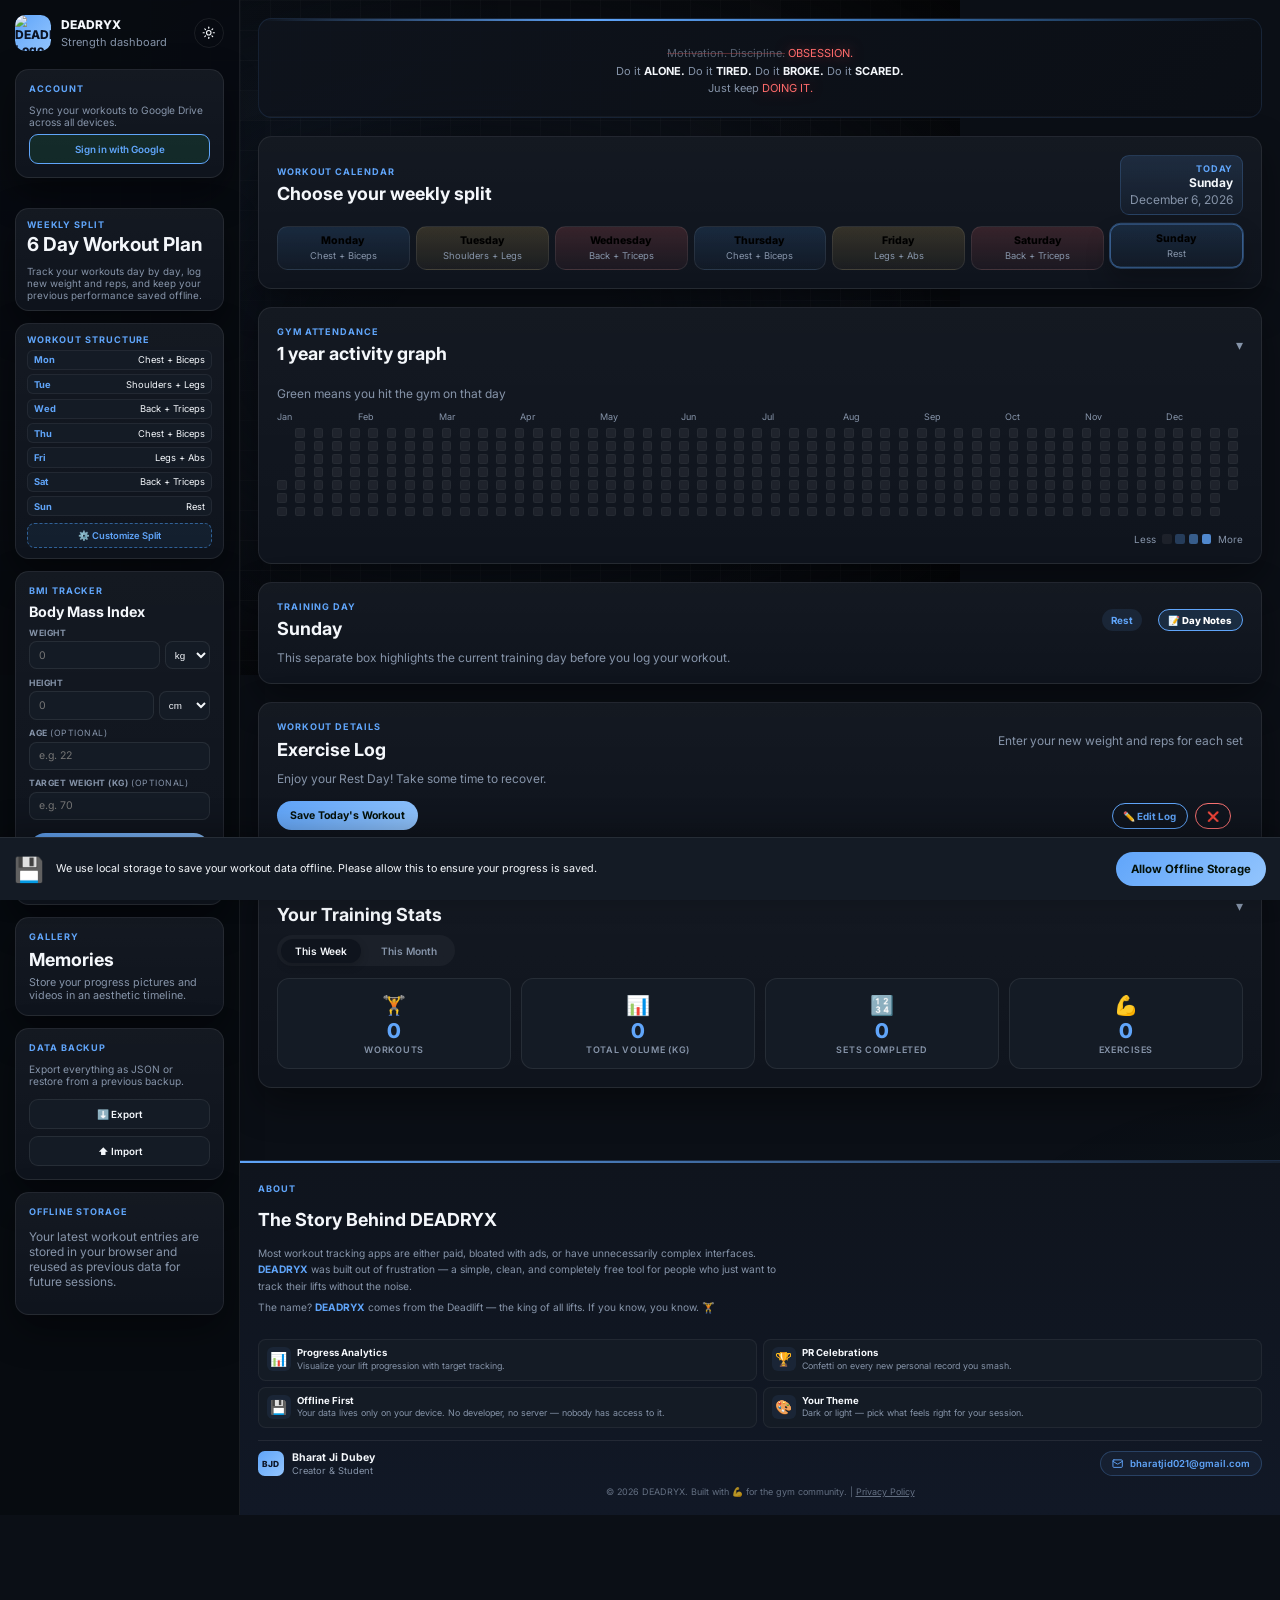
==== index.html @ 4911b02b "Add files via upload" ====
<!DOCTYPE html>
<html lang="en">

<head>
  <meta charset="UTF-8" />
  <meta name="viewport" content="width=device-width, initial-scale=1.0" />
  <meta name="theme-color" content="#0b0f16" />
  <link rel="manifest" href="manifest.json" />
  <link rel="icon" type="image/png" href="favicon.png" />
  <link rel="apple-touch-icon" href="icon-192.png" />
  <title>DEADRYX | Free Workout Tracker & Gym Planner - Log Workouts Offline</title>
  <meta name="description" content="DEADRYX is a free, offline-first workout tracker and gym planner. Log your lifts, track personal records, visualize progress with charts, and sync to Google Drive. No ads, no subscriptions." />
  <meta name="keywords" content="workout tracker, gym planner, fitness app, exercise log, weight training, personal record tracker, offline workout app, free gym tracker, DEADRYX" />
  <meta name="author" content="Bharat Ji Dubey" />
  <meta name="robots" content="index, follow" />
  <link rel="canonical" href="https://deadryx.netlify.app/" />

  <!-- Open Graph / Facebook -->
  <meta property="og:type" content="website" />
  <meta property="og:url" content="https://deadryx.netlify.app/" />
  <meta property="og:title" content="DEADRYX | Free Workout Tracker & Gym Planner" />
  <meta property="og:description" content="Track your workouts, log lifts, crush PRs, and visualize your gym progress — completely free and offline. No ads, no accounts required." />
  <meta property="og:image" content="https://deadryx.netlify.app/logo.png" />
  <meta property="og:site_name" content="DEADRYX" />

  <!-- Twitter Card -->
  <meta name="twitter:card" content="summary_large_image" />
  <meta name="twitter:title" content="DEADRYX | Free Workout Tracker & Gym Planner" />
  <meta name="twitter:description" content="Track your workouts, log lifts, crush PRs, and visualize your gym progress — completely free and offline." />
  <meta name="twitter:image" content="https://deadryx.netlify.app/logo.png" />

  <!-- Structured Data (JSON-LD) -->
  <script type="application/ld+json">
  {
    "@context": "https://schema.org",
    "@type": "WebApplication",
    "name": "DEADRYX",
    "url": "https://deadryx.netlify.app",
    "description": "Free, offline-first workout tracker and gym planner. Log your lifts, track PRs, and visualize progress.",
    "applicationCategory": "HealthApplication",
    "operatingSystem": "Web Browser",
    "offers": {
      "@type": "Offer",
      "price": "0",
      "priceCurrency": "INR"
    },
    "author": {
      "@type": "Person",
      "name": "Bharat Ji Dubey",
      "email": "bharatjid021@gmail.com"
    },
    "featureList": [
      "Offline workout logging",
      "Personal record tracking with celebrations",
      "Progress analytics and charts",
      "Google Drive cloud sync",
      "BMI calculator and tracking",
      "Custom workout split planning",
      "Dark and light theme",
      "Data export and import"
    ]
  }
  </script>

  <link rel="preconnect" href="https://fonts.googleapis.com">
  <link rel="preconnect" href="https://fonts.gstatic.com" crossorigin>
  <link href="https://fonts.googleapis.com/css2?family=Inter:wght@400;500;600;700;800&display=swap" rel="stylesheet">
  <link rel="stylesheet" href="styles.css" />
  <script src="shared.js" defer></script>
  <script src="https://cdn.jsdelivr.net/npm/canvas-confetti@1.9.4/dist/confetti.browser.min.js" defer></script>
</head>


<body>
  <!-- Dark Mode Hero Background Overlay -->
  <div class="hero-bg" aria-hidden="true">
    <div class="hero-grid"></div>
    <div class="hero-mosaic"></div>
    <div class="hero-center-fade"></div>
    <div class="hero-vignette"></div>
  </div>

  <div class="app-shell">

    <!-- Mobile Header -->
    <header class="mobile-header">
      <div class="brand" style="margin:0;">
        <div class="brand-mark" style="width: 38px; height: 38px; font-size: 0.9rem; border-radius: 10px;">
          <img src="logo.png" alt="DEADRYX Logo" width="38" height="38" loading="eager">
        </div>
        <div>
          <p class="brand-name" style="font-size: 1.1rem;">DEADRYX</p>
        </div>
      </div>
      <div class="header-actions-group">
        <button class="theme-toggle-btn" aria-label="Toggle theme"></button>
        <button id="mobileMenuBtn" class="hamburger-btn">
          <svg width="28" height="28" viewBox="0 0 24 24" fill="none" stroke="currentColor" stroke-width="2.5" stroke-linecap="round" stroke-linejoin="round">
            <line x1="3" y1="12" x2="21" y2="12"></line>
            <line x1="3" y1="6" x2="21" y2="6"></line>
            <line x1="3" y1="18" x2="21" y2="18"></line>
          </svg>
        </button>
      </div>
    </header>

    <!-- Sidebar Overlay -->
    <div id="sidebarOverlay" class="sidebar-overlay"></div>

    <aside class="sidebar" id="appSidebar">
      <div class="brand">
        <div class="brand-mark">
          <img src="logo.png" alt="DEADRYX Logo" width="48" height="48" loading="eager">
        </div>
        <div style="flex: 1;">
          <p class="brand-name">DEADRYX</p>
          <p class="brand-subtitle">Strength dashboard</p>
        </div>
        <button class="theme-toggle-btn desktop-theme-toggle" aria-label="Toggle theme"></button>
      </div>

      <section class="panel mini-panel" style="margin-bottom: 1.5rem;">
        <p class="panel-kicker">Account</p>
        <p class="panel-copy" style="font-size: 0.85rem; margin-bottom: 0.25rem;">
          Sync your workouts to Google Drive across all devices.
        </p>
        <div class="backup-panel" style="flex-direction: column; align-items: stretch; gap: 0.5rem; margin-top: 0.5rem;">
          
          <div id="gdriveProfileInfo" style="display: none; align-items: center; gap: 0.8rem; padding: 0.5rem; background: rgba(255,255,255,0.03); border-radius: 8px; margin-bottom: 0.2rem;">
            <img id="gdriveProfilePic" src="" alt="Profile" style="width: 32px; height: 32px; border-radius: 50%; object-fit: cover; border: 1px solid var(--green);">
            <div style="flex: 1; overflow: hidden;">
              <p id="gdriveProfileName" style="font-size: 0.85rem; font-weight: 600; color: var(--text); margin: 0; white-space: nowrap; overflow: hidden; text-overflow: ellipsis;"></p>
              <p id="syncStatusMsg" style="font-size: 0.7rem; color: var(--muted); margin: 0;">Waiting for API...</p>
            </div>
          </div>

          <button class="backup-btn" id="gdriveConnectBtn" disabled onclick="handleAuthClick()" style="justify-content: center; background: rgba(54, 226, 138, 0.1); color: var(--green); border-color: var(--green);">Sign in with Google</button>
          <button class="backup-btn" id="gdriveDisconnectBtn" onclick="handleSignoutClick()" style="display: none; justify-content: center;">Sign out</button>
        </div>
      </section>

      <section class="panel quick-panel">
        <p class="panel-kicker" style="margin-bottom: 0.35rem;">Weekly Split</p>
        <h1>6 Day Workout Plan</h1>
        <p class="panel-copy" style="font-size: 0.82rem; margin-bottom: 0;">
          Track your workouts day by day, log new weight and reps, and keep your previous performance saved offline.
        </p>
      </section>

      <section class="panel split-panel">
        <p class="panel-kicker" style="margin-bottom: 0.4rem;">Workout Structure</p>
        <ul class="split-list" id="sidebarSplitList"></ul>
        <button id="openEditSplitBtn"
          style="width: 100%; margin-top: 0.6rem; background: rgba(77, 163, 255, 0.08); border: 1px dashed rgba(77, 163, 255, 0.5); color: var(--blue); padding: 0.5rem; border-radius: 10px; font-weight: 600; font-size: 0.78rem; cursor: pointer;">⚙️
          Customize Split</button>
      </section>

      <!-- BMI Tracker Panel -->
      <section class="panel bmi-panel" id="bmiPanel">
        <!-- Populated by bmi.js -->
      </section>

      <section class="panel mini-panel" style="margin-bottom: 0;">
        <p class="panel-kicker">Gallery</p>
        <h2 style="margin: 0; font-size: 1.5rem;"><a href="memories.html"
            style="color: inherit; text-decoration: none;">Memories</a></h2>
        <p class="panel-copy" style="font-size: 0.9rem; margin-top: 0.5rem; margin-bottom: 0;">
          Store your progress pictures and videos in an aesthetic timeline.
        </p>
      </section>

      <!-- Backup Panel -->
      <section class="panel mini-panel">
        <p class="panel-kicker">Data Backup</p>
        <p class="panel-copy" style="font-size: 0.85rem; margin-bottom: 0.25rem;">
          Export everything as JSON or restore from a previous backup.
        </p>
        <div class="backup-panel">
          <button class="backup-btn" id="exportBtn">⬇️ Export</button>
          <button class="backup-btn" id="importBtn">⬆️ Import</button>
          <input type="file" id="importFile" accept="application/json" style="display: none;">
        </div>
      </section>

      <section class="panel mini-panel">
        <p class="panel-kicker">Offline Storage</p>
        <p class="panel-copy">
          Your latest workout entries are stored in your browser and reused as previous data for future sessions.
        </p>
      </section>
    </aside>

    <main class="main-content">

      <!-- Motivation Quote Block -->
      <section class="quote-panel" id="quotePanel">
        <div class="quote-accent-line"></div>
        <div class="quote-content">
          <div class="quote-text" id="quoteText"></div>
        </div>
        <div class="quote-progress-track">
          <div class="quote-progress-bar" id="quoteProgressBar"></div>
        </div>
      </section>

      <section class="panel calendar-panel">
        <div class="section-head">
          <div>
            <p class="panel-kicker">Workout Calendar</p>
            <h2>Choose your weekly split</h2>
          </div>
          <div class="date-card">
            <span class="date-card-label">Today</span>
            <strong id="todayDay">Monday</strong>
            <span id="todayDate">12 April 2026</span>
          </div>
        </div>
        <div class="calendar-grid" id="calendarGrid"></div>
      </section>

      <section class="panel attendance-panel" id="attendanceSection">
        <div class="section-head panel-header-toggle" onclick="this.closest('.panel').classList.toggle('collapsed')">
          <div>
            <p class="panel-kicker">Gym Attendance</p>
            <h2>1 year activity graph</h2>
          </div>
          <span class="collapse-icon">▾</span>
        </div>
        <div class="panel-collapse-body">
          <p class="muted-text" style="margin-bottom: 0.8rem;">Green means you hit the gym on that day</p>
          <div class="attendance-scroll-wrapper" id="attendanceScrollWrapper">
            <div class="attendance-scroll-inner">
              <div class="attendance-months" id="attendanceMonths"></div>
              <div class="attendance-grid" id="attendanceGrid"></div>
            </div>
          </div>
          <div class="attendance-legend">
            <span>Less</span>
            <div class="legend-scale"><i></i><i></i><i></i><i></i></div>
            <span>More</span>
          </div>
        </div>
      </section>

      <section class="panel selected-day-panel">
        <div class="section-head">
          <div>
            <p class="panel-kicker">Training Day</p>
            <h2 id="selectedDayTitle">Monday</h2>
          </div>
          <div style="display: flex; gap: 0.8rem; align-items: center;">
            <p class="muscle-chip" id="selectedMuscles">Chest + Biceps</p>
            <button id="dayNotesBtn" class="notes-btn highlight-pulse">📝 Day Notes</button>
          </div>
        </div>
        <p class="selected-day-copy">This separate box highlights the current training day before you log your workout.</p>
      </section>

      <section class="panel day-panel">
        <div class="section-head">
          <div>
            <p class="panel-kicker">Workout Details</p>
            <h2>Exercise Log</h2>
          </div>
          <p class="muted-text">Enter your new weight and reps for each set</p>
        </div>

        <div class="exercise-list" id="exerciseList"></div>

        <div class="actions">
          <button class="primary-btn" id="saveWorkoutBtn" style="padding: 0.7rem 1.1rem; font-size: 0.88rem;">Save Today's Workout</button>
          <div style="margin-left: auto; display: flex; gap: 0.6rem; align-items: center;">
            <button class="primary-btn" id="openAddExerciseBtn"
              style="background: transparent; color: var(--green); border: 1px solid var(--green); padding: 0.5rem 0.9rem; font-size: 0.82rem;">✏️ Edit Log</button>
            <button class="primary-btn" id="toggleDeleteModeBtn"
              style="background: transparent; color: var(--red); border: 1px solid var(--red); padding: 0.5rem 0.9rem; font-size: 0.82rem;">❌</button>
          </div>
          <p class="save-message" id="saveMessage"></p>
        </div>
      </section>

      <!-- Stats Summary Panel -->
      <section class="panel attendance-panel" id="statsPanel">
        <div class="section-head panel-header-toggle" onclick="this.closest('.panel').classList.toggle('collapsed')">
          <div>
            <p class="panel-kicker">Activity Summary</p>
            <h2>Your Training Stats</h2>
          </div>
          <span class="collapse-icon">▾</span>
        </div>
        <div class="panel-collapse-body">
          <div id="statsSummary"></div>
        </div>
      </section>

      <!-- About Section -->
      <footer class="about-panel" id="aboutSection">
        <div class="about-header">
          <div>
            <p class="panel-kicker">About</p>
            <h2>The Story Behind DEADRYX</h2>
          </div>
        </div>

        <div class="about-content">
          <div class="about-story">
            <p class="about-text">
              Most workout tracking apps are either paid, bloated with ads, or have unnecessarily complex interfaces.
              <strong>DEADRYX</strong> was built out of frustration — a simple, clean, and completely free tool for people
              who just want to track their lifts without the noise.
            </p>
            <p class="about-text">
              The name? <strong>DEADRYX</strong> comes from the Deadlift — the king of all lifts. If you know, you know. 🏋️
            </p>
          </div>

          <div class="about-features">
            <div class="about-feature-card">
              <div class="about-icon">📊</div>
              <div>
                <strong>Progress Analytics</strong>
                <p>Visualize your lift progression with target tracking.</p>
              </div>
            </div>
            <div class="about-feature-card">
              <div class="about-icon">🏆</div>
              <div>
                <strong>PR Celebrations</strong>
                <p>Confetti on every new personal record you smash.</p>
              </div>
            </div>
            <div class="about-feature-card">
              <div class="about-icon">💾</div>
              <div>
                <strong>Offline First</strong>
                <p>Your data lives only on your device. No developer, no server — nobody has access to it.</p>
              </div>
            </div>
            <div class="about-feature-card">
              <div class="about-icon">🎨</div>
              <div>
                <strong>Your Theme</strong>
                <p>Dark or light — pick what feels right for your session.</p>
              </div>
            </div>
          </div>
        </div>

        <div class="about-footer">
          <div class="about-creator">
            <div class="creator-badge">BJD</div>
            <div>
              <p class="creator-name">Bharat Ji Dubey</p>
              <p class="creator-role">Creator & Student</p>
            </div>
          </div>
          <div class="about-contact">
            <a href="mailto:bharatjid021@gmail.com" class="contact-link">
              <svg width="18" height="18" viewBox="0 0 24 24" fill="none" stroke="currentColor" stroke-width="2" stroke-linecap="round" stroke-linejoin="round">
                <rect width="20" height="16" x="2" y="4" rx="2"/>
                <path d="m22 7-8.97 5.7a1.94 1.94 0 0 1-2.06 0L2 7"/>
              </svg>
              bharatjid021@gmail.com
            </a>
          </div>
        </div>

        <p class="about-copyright">© 2026 DEADRYX. Built with 💪 for the gym community. | <a href="privacy.html" style="color: var(--muted); text-decoration: underline;">Privacy Policy</a></p>
      </footer>
    </main>
  </div>

  <!-- Edit Log Modal -->
  <div class="modal-overlay" id="addExerciseModal">
    <div class="modal-content" style="max-width: 580px; max-height: 90vh; display: flex; flex-direction: column;">
      <h3 id="modalEditLogTitle">Edit Log</h3>
      <p class="muted-text" style="margin-bottom: 1.25rem;">Rearrange, rename, or modify exercises for this day.</p>
      
      <!-- Current Exercises Section (Lists existing exercises on the day) -->
      <div id="modalExercisesSection" style="flex: 1; overflow-y: auto; padding-right: 0.5rem; margin-bottom: 1.25rem; min-height: 150px; display: flex; flex-direction: column;">
        <label style="color: var(--green); font-size: 0.75rem; font-weight: 700; text-transform: uppercase; letter-spacing: 0.05em; display: block; margin-bottom: 0.5rem;">Current Workout Structure</label>
        <div id="exerciseRowsContainer" style="display: flex; flex-direction: column; gap: 0.6rem;">
          <!-- Dynamically populated current exercises will go here -->
        </div>
      </div>

      <!-- Copy Exercises Section -->
      <div style="border-top: 1px solid var(--border); padding-top: 1rem; margin-bottom: 1.25rem;">
        <label style="color: var(--yellow); font-size: 0.75rem; font-weight: 700; text-transform: uppercase; letter-spacing: 0.05em; display: block; margin-bottom: 0.5rem;">Copy Exercises from Another Day</label>
        <div class="modal-copy-row" style="display: flex; gap: 0.5rem; align-items: center; flex-wrap: wrap;">
          <div style="flex: 1.2; min-width: 120px;">
            <select id="modalCopySourceDay" class="field-input" style="width: 100%;">
              <option value="" disabled selected>-- Select Day --</option>
            </select>
          </div>
          <div style="flex: 1.2; min-width: 120px;">
            <select id="modalCopyMuscleFilter" class="field-input" style="width: 100%;">
              <option value="ALL" selected>All Muscles</option>
            </select>
          </div>
          <button type="button" class="primary-btn" id="modalCopyExercisesBtn" style="padding: 0.5rem 0.9rem; background: var(--yellow); color: #0b0f16; border: none; font-size: 0.82rem; height: 38px; display: flex; align-items: center; justify-content: center; font-weight: 600; border-radius: 8px;">📥 Copy</button>
        </div>
      </div>

      <!-- Add New Exercise Section -->
      <div style="border-top: 1px solid var(--border); padding-top: 1rem; margin-bottom: 1.25rem;">
        <label style="color: var(--blue); font-size: 0.75rem; font-weight: 700; text-transform: uppercase; letter-spacing: 0.05em; display: block; margin-bottom: 0.5rem;">Add New Exercise</label>
        <div class="modal-add-row" style="display: flex; gap: 0.5rem; align-items: center; flex-wrap: wrap;">
          <div style="flex: 1.2; min-width: 110px;">
            <select id="modalMuscleSelect" class="field-input" style="width: 100%;">
              <option value="" disabled selected>-- Muscle --</option>
              <option value="Chest">Chest</option>
              <option value="Biceps">Biceps</option>
              <option value="Shoulders">Shoulders</option>
              <option value="Legs">Legs</option>
              <option value="Back">Back</option>
              <option value="Triceps">Triceps</option>
              <option value="Abs">Abs</option>
            </select>
          </div>
          <div style="flex: 2; min-width: 160px; position: relative;">
            <input type="text" id="modalNewExerciseName" class="field-input" placeholder="e.g. Barbell Bench Press" list="popularExercisesDatalist" autocomplete="off" style="width: 100%;">
          </div>
          <div style="flex: 0.6; min-width: 60px;">
            <input type="number" id="modalNewExerciseSets" class="field-input" placeholder="Sets" min="1" max="15" value="3" style="width: 100%; text-align: center;">
          </div>
          <button type="button" class="primary-btn" id="modalAddNewExerciseBtn" style="padding: 0.5rem 0.9rem; background: var(--blue); color: #0b0f16; border: none; font-size: 0.82rem; height: 38px; display: flex; align-items: center; justify-content: center; font-weight: 600; border-radius: 8px;">Add</button>
        </div>
      </div>

      <!-- Dynamic Autocomplete Datalist -->
      <datalist id="popularExercisesDatalist"></datalist>

      <!-- Action Buttons -->
      <div class="actions" style="justify-content: flex-end; padding-top: 1rem; border-top: 1px solid var(--border); margin-top: auto;">
        <button class="primary-btn" id="cancelAddExerciseBtn" style="background: transparent; color: var(--muted); border: 1px solid var(--border);">Cancel</button>
        <button class="primary-btn" id="confirmAddExerciseBtn" style="min-width: 100px;">Save Changes</button>
      </div>
    </div>
  </div>

  <!-- Edit Split Modal -->
  <div class="modal-overlay" id="editSplitModal">
    <div class="modal-content" style="max-width: 600px; max-height: 90vh; display: flex; flex-direction: column;">
      <h3>Edit Workout Split</h3>
      <p class="muted-text">Assign different target muscles per day.</p>
      <div id="editSplitDays" style="overflow-y: auto; padding-right: 0.5rem; margin-top: 1rem; flex: 1;"></div>
      <div class="actions" style="margin-top: 1.5rem; justify-content: flex-end; padding-top: 1rem; border-top: 1px solid var(--border);">
        <button class="primary-btn" id="cancelEditSplitBtn" style="background: transparent; color: var(--muted); border: 1px solid var(--border);">Cancel</button>
        <button class="primary-btn" id="confirmEditSplitBtn">Save Split</button>
      </div>
    </div>
  </div>


  <!-- Storage Consent Banner -->
  <div class="consent-banner" id="storageConsentBanner">
    <div class="consent-content">
      <div class="consent-icon">💾</div>
      <p>We use local storage to save your workout data offline. Please allow this to ensure your progress is saved.</p>
    </div>
    <button class="primary-btn" id="acceptStorageBtn" style="white-space: nowrap;">Allow Offline Storage</button>
  </div>

  <script src="stats.js" defer></script>
  <script src="script.js" defer></script>
  <script src="bmi.js" defer></script>

  <!-- Google Drive Sync Integration -->
  <script src="gdrive-sync.js"></script>
  <script async defer src="https://apis.google.com/js/api.js" onload="gapiLoaded()"></script>
  <script async defer src="https://accounts.google.com/gsi/client" onload="gisLoaded()"></script>
</body>

</html>
---- styles.css ----
:root,
:root[data-theme="dark"] {
  --bg: #0b0f16;
  --bg-soft: #111826;
  --panel: #0f141d;
  --panel-2: #141b25;
  --border: rgba(255, 255, 255, 0.08);
  --text: #f4f7fb;
  --muted: #8694a9;
  --green: #60a5fa;
  --green-soft: rgba(96, 165, 250, 0.10);
  --accent2: #34d399;
  --accent2-soft: rgba(52, 211, 153, 0.10);
  --blue: #60a5fa;
  --red: #f87171;
  --yellow: #fbbf24;
  --shadow: 0 20px 50px rgba(0, 0, 0, 0.4);
  --radius: 18px;
}

:root[data-theme="light"] {
  --bg: #f5f7fb;
  --bg-soft: #ffffff;
  --panel: #ffffff;
  --panel-2: #f0f3f8;
  --border: rgba(0, 0, 0, 0.08);
  --text: #0f172a;
  --muted: #64748b;
  --green: #3b82f6;
  --green-soft: rgba(59, 130, 246, 0.12);
  --accent2: #10b981;
  --accent2-soft: rgba(16, 185, 129, 0.12);
  --blue: #3b82f6;
  --red: #ef4444;
  --yellow: #f59e0b;
  --shadow: 0 10px 30px rgba(15, 23, 42, 0.06);
}

* {
  box-sizing: border-box;
}

html {
  scroll-behavior: smooth;
  zoom: 0.75;
}

body {
  margin: 0;
  min-height: 100vh;
  font-family: "Inter", sans-serif;
  /* Background moved to .app-shell to allow fixed background behind it */
  color: var(--text);
  background-color: var(--bg);
}

:root[data-theme="light"] body {
  background-color: var(--bg);
}

button,
input {
  font: inherit;
}

.app-shell {
  position: relative;
  z-index: 1;
  display: grid;
  grid-template-columns: 320px minmax(0, 1fr);
  min-height: 100vh;
  background:
    radial-gradient(circle at top left, rgba(96, 165, 250, 0.06), transparent 26%),
    radial-gradient(circle at bottom right, rgba(52, 211, 153, 0.06), transparent 22%);
}

:root[data-theme="light"] .app-shell {
  background:
    radial-gradient(circle at top left, rgba(59, 130, 246, 0.06), transparent 26%),
    radial-gradient(circle at bottom right, rgba(16, 185, 129, 0.06), transparent 22%);
}

/* --- Hero Background --- */
.hero-bg {
  position: fixed;
  inset: 0;
  width: 100vw;
  height: 100vh;
  z-index: 0;
  pointer-events: none;
}

:root[data-theme="light"] .hero-bg {
  display: none;
}

.hero-grid {
  position: absolute;
  inset: 0;
  width: 100%;
  height: 100%;
  background-image: 
      linear-gradient(to right, rgba(255, 255, 255, 0.03) 1px, transparent 1px),
      linear-gradient(to bottom, rgba(255, 255, 255, 0.03) 1px, transparent 1px);
  background-size: 40px 40px;
  filter: drop-shadow(0 0 2px rgba(255, 255, 255, 0.1));
}

.hero-mosaic {
  position: absolute;
  inset: 0;
  width: 100%;
  height: 100%;
  background-image:
      linear-gradient(rgba(255,255,255,0.015), rgba(255,255,255,0.015)), linear-gradient(rgba(255,255,255,0.02), rgba(255,255,255,0.02)), linear-gradient(rgba(255,255,255,0.025), rgba(255,255,255,0.025)),
      linear-gradient(rgba(255,255,255,0.01), rgba(255,255,255,0.01)), linear-gradient(rgba(255,255,255,0.02), rgba(255,255,255,0.02)), linear-gradient(rgba(255,255,255,0.015), rgba(255,255,255,0.015)),
      linear-gradient(rgba(255,255,255,0.025), rgba(255,255,255,0.025)),
      
      linear-gradient(rgba(255,255,255,0.02), rgba(255,255,255,0.02)), linear-gradient(rgba(255,255,255,0.015), rgba(255,255,255,0.015)), linear-gradient(rgba(255,255,255,0.02), rgba(255,255,255,0.02)),
      linear-gradient(rgba(255,255,255,0.025), rgba(255,255,255,0.025)), linear-gradient(rgba(255,255,255,0.01), rgba(255,255,255,0.01)), linear-gradient(rgba(255,255,255,0.02), rgba(255,255,255,0.02)),
      linear-gradient(rgba(255,255,255,0.015), rgba(255,255,255,0.015)),
      
      linear-gradient(rgba(255,255,255,0.025), rgba(255,255,255,0.025)), linear-gradient(rgba(255,255,255,0.015), rgba(255,255,255,0.015)), linear-gradient(rgba(255,255,255,0.02), rgba(255,255,255,0.02)),
      linear-gradient(rgba(255,255,255,0.01), rgba(255,255,255,0.01)), linear-gradient(rgba(255,255,255,0.02), rgba(255,255,255,0.02)), linear-gradient(rgba(255,255,255,0.025), rgba(255,255,255,0.025)),
      linear-gradient(rgba(255,255,255,0.015), rgba(255,255,255,0.015)),
      
      linear-gradient(rgba(255,255,255,0.015), rgba(255,255,255,0.015)), linear-gradient(rgba(255,255,255,0.02), rgba(255,255,255,0.02)), linear-gradient(rgba(255,255,255,0.025), rgba(255,255,255,0.025)),
      linear-gradient(rgba(255,255,255,0.02), rgba(255,255,255,0.02)), linear-gradient(rgba(255,255,255,0.01), rgba(255,255,255,0.01)), linear-gradient(rgba(255,255,255,0.025), rgba(255,255,255,0.025)),
      linear-gradient(rgba(255,255,255,0.015), rgba(255,255,255,0.015));

  background-size: 39px 39px;
  background-repeat: no-repeat;
  background-position:
      41px 41px, 161px 81px, 81px 201px, 241px 1px, 1px 281px, 321px 121px, 121px 401px,
      calc(100% - 40px) 41px, calc(100% - 160px) 81px, calc(100% - 80px) 201px, 
      calc(100% - 240px) 1px, calc(100% - 320px) 161px, calc(100% - 0px) 281px, calc(100% - 120px) 401px,
      81px calc(100% - 40px), 1px calc(100% - 160px), 201px calc(100% - 80px),
      161px calc(100% - 240px), 41px calc(100% - 320px), 281px calc(100% - 0px), 121px calc(100% - 400px),
      calc(100% - 40px) calc(100% - 80px), calc(100% - 160px) calc(100% - 40px), calc(100% - 80px) calc(100% - 200px),
      calc(100% - 240px) calc(100% - 160px), calc(100% - 0px) calc(100% - 320px), calc(100% - 320px) calc(100% - 0px),
      calc(100% - 120px) calc(100% - 400px);
}

.hero-center-fade {
  position: absolute;
  inset: 0;
  width: 100%;
  height: 100%;
  background: radial-gradient(ellipse at center, var(--bg) 20%, rgba(11, 15, 22, 0.8) 35%, transparent 65%);
}

.hero-vignette {
  position: absolute;
  inset: 0;
  width: 100%;
  height: 100%;
  background: radial-gradient(ellipse at center, transparent 50%, rgba(3, 3, 3, 0.85) 100%);
}

.sidebar {
  padding: 1.25rem;
  border-right: 1px solid var(--border);
  background: rgba(8, 11, 17, 0.92);
  display: flex;
  flex-direction: column;
  gap: 1rem;
}

/* Sidebar panels appear instantly, no entrance animation */
.sidebar .panel {
  opacity: 1;
  transform: none;
  animation: none;
}

:root[data-theme="light"] .sidebar {
  background: rgba(255, 255, 255, 0.92);
}

.brand {
  display: flex;
  align-items: center;
  gap: 0.85rem;
  margin-bottom: 0.5rem;
}

.brand-mark {
  width: 48px;
  height: 48px;
  border-radius: 14px;
  display: grid;
  place-items: center;
  background: linear-gradient(135deg, var(--green), #93c5fd);
  color: #0c1425;
  font-weight: 800;
  overflow: hidden;
}

.brand-mark img {
  width: 100%;
  height: 100%;
  object-fit: cover;
}

.brand-name {
  margin: 0;
  font-weight: 800;
}

.brand-subtitle {
  margin: 0.25rem 0 0;
  color: var(--muted);
  font-size: 0.92rem;
}

.panel {
  background: linear-gradient(180deg, rgba(255, 255, 255, 0.02), transparent), var(--panel);
  border: 1px solid var(--border);
  border-radius: var(--radius);
  box-shadow: var(--shadow);
  transition: border-color 0.3s ease, box-shadow 0.3s ease;
  /* Entrance animation */
  opacity: 0;
  transform: translateY(18px);
  animation: fadeInUp 0.5s ease forwards;
}

/* Staggered panel entrance */
.panel:nth-child(1) { animation-delay: 0.05s; }
.panel:nth-child(2) { animation-delay: 0.1s; }
.panel:nth-child(3) { animation-delay: 0.15s; }
.panel:nth-child(4) { animation-delay: 0.2s; }
.panel:nth-child(5) { animation-delay: 0.25s; }
.panel:nth-child(6) { animation-delay: 0.3s; }
.panel:nth-child(7) { animation-delay: 0.35s; }
.panel:nth-child(8) { animation-delay: 0.4s; }

/* Entrance Animation */
@keyframes fadeInUp {
  from {
    opacity: 0;
    transform: translateY(18px);
  }
  to {
    opacity: 1;
    transform: translateY(0);
  }
}

/* Collapsible Panels */
.panel-header-toggle {
  display: flex;
  align-items: center;
  justify-content: space-between;
  cursor: pointer;
  user-select: none;
}

.panel-header-toggle .collapse-icon {
  transition: transform 0.3s ease;
  color: var(--muted);
  font-size: 1.2rem;
}

.panel.collapsed .collapse-icon {
  transform: rotate(-90deg);
}

.panel-collapse-body {
  overflow: hidden;
  max-height: 2000px;
  transition: max-height 0.4s ease, opacity 0.3s ease;
  opacity: 1;
}

.panel.collapsed .panel-collapse-body {
  max-height: 0;
  opacity: 0;
}

/* Panel hover glow */
.main-content > .panel:hover {
  border-color: rgba(96, 165, 250, 0.15);
}

:root[data-theme="light"] .main-content > .panel:hover {
  border-color: rgba(59, 130, 246, 0.2);
}

.quick-panel,
.split-panel,
.mini-panel {
  padding: 1.1rem;
}

.quick-panel {
  padding: 0.8rem 0.9rem;
}

.split-panel {
  padding: 0.8rem 0.9rem;
}

.panel-kicker {
  margin: 0 0 0.6rem;
  color: var(--green);
  text-transform: uppercase;
  letter-spacing: 0.1em;
  font-size: 0.76rem;
  font-weight: 700;
}

.quick-panel h1,
.section-head h2 {
  margin: 0;
  line-height: 1.1;
}

.quick-panel h1 {
  font-size: clamp(1.15rem, 2vw, 1.6rem);
}

.panel-copy,
.muted-text {
  color: var(--muted);
}

.split-list {
  list-style: none;
  margin: 0;
  padding: 0;
  display: grid;
  gap: 0.35rem;
}

.split-list li {
  display: flex;
  justify-content: space-between;
  gap: 1rem;
  padding: 0.3rem 0.55rem;
  border-radius: 8px;
  background: var(--panel-2);
  border: 1px solid rgba(255, 255, 255, 0.06);
  font-size: 0.78rem;
}

.split-list strong {
  color: var(--green);
}

.split-list span {
  color: var(--text);
  text-align: right;
}

.main-content {
  padding: 1.5rem;
  display: flex;
  flex-direction: column;
  gap: 1.5rem;
  overflow-y: auto;
  /* Sidebar panels don't need entrance animation delay */
}

.main-content::-webkit-scrollbar {
  width: 5px;
}

.main-content::-webkit-scrollbar-track {
  background: transparent;
}

.main-content::-webkit-scrollbar-thumb {
  background: rgba(255, 255, 255, 0.08);
  border-radius: 3px;
}

.main-content::-webkit-scrollbar-thumb:hover {
  background: rgba(255, 255, 255, 0.15);
}

.calendar-panel,
.selected-day-panel,
.attendance-panel,
.day-panel {
  padding: 1.5rem;
}

.section-head {
  display: flex;
  align-items: center;
  justify-content: space-between;
  gap: 1rem;
  margin-bottom: 0.9rem;
}

.calendar-grid {
  display: grid;
  grid-template-columns: repeat(7, minmax(0, 1fr));
  gap: 0.5rem;
}

.day-tile {
  border: 1px solid var(--border);
  border-radius: 14px;
  background: linear-gradient(180deg, rgba(77, 163, 255, 0.14), rgba(77, 163, 255, 0.04));
  padding: 0.6rem 0.4rem;
  cursor: pointer;
  transition: transform 0.25s ease, border-color 0.25s ease, box-shadow 0.25s ease;
  text-align: center;
  display: flex;
  flex-direction: column;
  justify-content: center;
  align-items: center;
}

.day-tile:nth-child(2),
.day-tile:nth-child(5) {
  background: linear-gradient(180deg, rgba(245, 201, 95, 0.16), rgba(245, 201, 95, 0.05));
}

.day-tile:nth-child(3),
.day-tile:nth-child(6) {
  background: linear-gradient(180deg, rgba(255, 107, 107, 0.16), rgba(255, 107, 107, 0.05));
}

.day-tile:hover,
.day-tile.active {
  transform: translateY(-3px);
  border-color: rgba(96, 165, 250, 0.45);
  box-shadow: 0 18px 32px rgba(0, 0, 0, 0.24);
}

.day-tile.active {
  outline: 1px solid rgba(96, 165, 250, 0.35);
}

.day-label {
  margin: 0;
  font-size: 0.88rem;
  font-weight: 800;
  word-break: break-word;
  hyphens: auto;
}

.day-subtitle {
  margin: 0.3rem 0 0;
  color: var(--muted);
  font-size: 0.78rem;
  word-break: break-word;
}

.date-card {
  min-width: 145px;
  padding: 0.6rem 0.75rem;
  border-radius: 12px;
  border: 1px solid rgba(96, 165, 250, 0.2);
  background: linear-gradient(180deg, rgba(96, 165, 250, 0.14), rgba(96, 165, 250, 0.05));
  display: grid;
  gap: 0.1rem;
  text-align: right;
}

.date-card-label {
  color: var(--green);
  font-size: 0.76rem;
  font-weight: 700;
  text-transform: uppercase;
  letter-spacing: 0.08em;
}

.date-card strong {
  font-size: 1rem;
}

.date-card span:last-child {
  color: var(--muted);
}

.muscle-chip {
  margin: 0;
  padding: 0.4rem 0.75rem;
  border-radius: 999px;
  background: var(--green-soft);
  color: var(--green);
  font-weight: 700;
  font-size: 0.82rem;
  text-align: center;
}

.selected-day-copy {
  margin: 0;
  color: var(--muted);
}

.attendance-scroll-wrapper {
  overflow-x: auto;
  padding-bottom: 0.5rem;
  margin-bottom: 0.5rem;
}

.attendance-scroll-wrapper::-webkit-scrollbar {
  height: 6px;
}

.attendance-scroll-wrapper::-webkit-scrollbar-track {
  background: rgba(255, 255, 255, 0.05);
  border-radius: 4px;
}

.attendance-scroll-wrapper::-webkit-scrollbar-thumb {
  background: rgba(96, 165, 250, 0.3);
  border-radius: 4px;
}

.attendance-scroll-wrapper::-webkit-scrollbar-thumb:hover {
  background: rgba(96, 165, 250, 0.5);
}

.attendance-scroll-inner {
  min-width: max-content;
  width: 100%;
}

.attendance-months {
  display: grid;
  grid-template-columns: repeat(12, 1fr);
  gap: 0.35rem;
  margin-bottom: 0.5rem;
  color: var(--muted);
  font-size: 0.75rem;
}

.attendance-grid {
  display: grid;
  grid-auto-flow: column;
  grid-template-rows: repeat(7, 1fr);
  gap: 0.28rem;
}

.attendance-cell {
  width: 13px;
  height: 13px;
  border-radius: 3px;
  background: rgba(255, 255, 255, 0.06);
  border: 1px solid rgba(255, 255, 255, 0.03);
  transition: transform 0.15s ease, box-shadow 0.15s ease;
}

.attendance-cell:hover {
  transform: scale(1.5);
  box-shadow: 0 0 6px rgba(96, 165, 250, 0.3);
  z-index: 2;
  position: relative;
}

.attendance-cell.level-1 { background: rgba(96, 165, 250, 0.28); }
.attendance-cell.level-2 { background: rgba(96, 165, 250, 0.5); }
.attendance-cell.level-3 { background: rgba(96, 165, 250, 0.8); }

:root[data-theme="light"] .attendance-cell {
  background: rgba(0, 0, 0, 0.06);
  border-color: rgba(0, 0, 0, 0.08);
}

:root[data-theme="light"] .attendance-cell.level-1 { background: rgba(59, 130, 246, 0.25); }
:root[data-theme="light"] .attendance-cell.level-2 { background: rgba(59, 130, 246, 0.5); }
:root[data-theme="light"] .attendance-cell.level-3 { background: rgba(59, 130, 246, 0.8); }

.attendance-legend {
  margin-top: 0.9rem;
  display: flex;
  align-items: center;
  justify-content: flex-end;
  gap: 0.55rem;
  color: var(--muted);
  font-size: 0.82rem;
}

.legend-scale {
  display: flex;
  gap: 0.28rem;
}

.legend-scale i {
  width: 13px;
  height: 13px;
  border-radius: 3px;
  display: block;
  background: rgba(255, 255, 255, 0.06);
}

:root[data-theme="light"] .legend-scale i {
  background: rgba(0, 0, 0, 0.06);
}

.legend-scale i:nth-child(2) { background: rgba(96, 165, 250, 0.28); }
.legend-scale i:nth-child(3) { background: rgba(96, 165, 250, 0.5); }
.legend-scale i:nth-child(4) { background: rgba(96, 165, 250, 0.8); }

:root[data-theme="light"] .legend-scale i:nth-child(2) { background: rgba(59, 130, 246, 0.25); }
:root[data-theme="light"] .legend-scale i:nth-child(3) { background: rgba(59, 130, 246, 0.5); }
:root[data-theme="light"] .legend-scale i:nth-child(4) { background: rgba(59, 130, 246, 0.8); }

.exercise-list {
  display: grid;
  gap: 0.75rem;
}

.exercise-card {
  padding: 0.8rem;
  border: 1px solid var(--border);
  border-radius: 14px;
  background: var(--panel-2);
  transition: border-color 0.3s ease, transform 0.3s ease, box-shadow 0.3s ease;
}

.exercise-card:hover {
  border-color: rgba(255, 255, 255, 0.12);
  transform: translateY(-2px);
  box-shadow: 0 8px 24px rgba(0, 0, 0, 0.18);
}

:root[data-theme="light"] .exercise-card:hover {
  border-color: rgba(0, 0, 0, 0.12);
  box-shadow: 0 8px 24px rgba(0, 0, 0, 0.06);
}

.exercise-top {
  display: flex;
  align-items: center;
  justify-content: space-between;
  gap: 0.75rem;
  margin-bottom: 0.65rem;
}

.exercise-title {
  margin: 0;
  font-size: 1rem;
}

.exercise-tag {
  display: inline-flex;
  padding: 0.28rem 0.6rem;
  border-radius: 999px;
  background: rgba(77, 163, 255, 0.12);
  color: #8cc4ff;
  font-size: 0.76rem;
  font-weight: 700;
}

.sets-table {
  overflow-x: auto;
}

.table-grid {
  min-width: 640px;
  display: grid;
  gap: 0.4rem;
}

.table-head,
.set-row {
  display: grid;
  grid-template-columns: 90px 1.2fr 1fr 1fr;
  gap: 0.75rem;
  align-items: center;
}

.table-head {
  color: var(--muted);
  font-size: 0.84rem;
  padding: 0 0.2rem;
}

.set-row {
  padding: 0.5rem 0.65rem;
  border-radius: 10px;
  background: rgba(255, 255, 255, 0.03);
  transition: background 0.2s ease;
}

.set-row:hover {
  background: rgba(255, 255, 255, 0.06);
}

:root[data-theme="light"] .set-row:hover {
  background: rgba(0, 0, 0, 0.045);
}

:root[data-theme="light"] .set-row {
  background: rgba(0, 0, 0, 0.03);
}

.set-badge {
  display: inline-flex;
  justify-content: center;
  padding: 0.35rem 0.6rem;
  border-radius: 999px;
  background: rgba(96, 165, 250, 0.12);
  color: var(--green);
  font-weight: 700;
  font-size: 0.85rem;
}

.previous-display {
  color: var(--text);
  opacity: 0.88;
}

.field-input {
  width: 100%;
  border: 1px solid var(--border);
  background: #0b1119;
  color: var(--text);
  border-radius: 10px;
  padding: 0.5rem 0.7rem;
  font-size: 0.9rem;
  transition: border-color 0.2s ease, box-shadow 0.2s ease;
}

.field-input:focus {
  outline: none;
  border-color: rgba(96, 165, 250, 0.4);
  box-shadow: 0 0 0 3px rgba(96, 165, 250, 0.08);
}

:root[data-theme="light"] .field-input {
  background: #ffffff;
}

/* Calendar / date input icon */
input[type="month"],
input[type="date"] {
  color-scheme: dark;
}

:root[data-theme="light"] input[type="month"],
:root[data-theme="light"] input[type="date"] {
  color-scheme: light;
}

input[type="month"]::-webkit-calendar-picker-indicator,
input[type="date"]::-webkit-calendar-picker-indicator {
  display: block !important;
  filter: invert(1) brightness(1.5);
  opacity: 0.9;
  width: 22px;
  height: 22px;
  cursor: pointer;
  transition: opacity 0.2s ease;
}

input[type="month"]::-webkit-calendar-picker-indicator:hover,
input[type="date"]::-webkit-calendar-picker-indicator:hover {
  opacity: 1;
}

:root[data-theme="light"] input[type="month"]::-webkit-calendar-picker-indicator,
:root[data-theme="light"] input[type="date"]::-webkit-calendar-picker-indicator {
  filter: none;
  opacity: 0.6;
}

:root[data-theme="light"] input[type="month"]::-webkit-calendar-picker-indicator:hover,
:root[data-theme="light"] input[type="date"]::-webkit-calendar-picker-indicator:hover {
  opacity: 1;
}

.actions {
  display: flex;
  align-items: center;
  justify-content: flex-start;
  gap: 1rem;
  margin-top: 1.25rem;
  flex-wrap: wrap;
}

.primary-btn {
  border: 0;
  border-radius: 999px;
  padding: 0.8rem 1.25rem;
  background: linear-gradient(135deg, var(--green), #93c5fd);
  color: #041109;
  font-weight: 700;
  font-size: 0.95rem;
  cursor: pointer;
  transition: all 0.25s ease;
}

.primary-btn:hover {
  transform: translateY(-1px);
  box-shadow: 0 6px 20px rgba(96, 165, 250, 0.3);
}

.primary-btn:active {
  transform: translateY(0);
  box-shadow: none;
}

.save-message {
  margin: 0;
  color: var(--muted);
}

.empty-note {
  color: var(--muted);
  margin: 0;
}

@media (max-width: 1200px) {
  .calendar-grid {
    grid-template-columns: repeat(3, minmax(0, 1fr));
  }
}

@media (max-width: 900px) {
  .app-shell {
    grid-template-columns: 1fr;
  }

  .sidebar {
    border-right: 0;
    border-bottom: 1px solid var(--border);
  }
}

@media (max-width: 700px) {
  .main-content,
  .sidebar {
    padding: 1rem;
  }

  .calendar-grid {
    grid-template-columns: 1fr;
  }

  .section-head,
  .exercise-top {
    flex-direction: column;
    align-items: flex-start;
  }

  .date-card,
  .muscle-chip {
    width: 100%;
    text-align: left;
  }

  .attendance-months {
    row-gap: 0.45rem;
  }

  .attendance-legend {
    justify-content: flex-start;
  }

  .table-grid {
    min-width: 100%;
  }

  .table-head {
    display: none;
  }

  .set-row {
    grid-template-columns: 1fr 1fr;
    row-gap: 0.7rem;
    column-gap: 0.5rem;
    padding: 0.8rem;
  }

  .set-row > .set-badge {
    justify-self: start;
    margin-bottom: 0.2rem;
  }

  .set-row > .previous-display {
    justify-self: end;
    font-size: 0.85rem;
    text-align: right;
  }

  .set-row > .js-weight-input {
    grid-column: 1;
  }

  .set-row > .js-reps-input {
    grid-column: 2;
  }
}

/* Analysis Page Styles */
.analysis-shell {
  grid-template-columns: 320px minmax(0, 1fr);
}

.analysis-btn, .notes-btn {
  border: 1px solid var(--green);
  border-radius: 999px;
  background: transparent;
  color: var(--green);
  padding: 0.35rem 0.8rem;
  font-size: 0.8rem;
  font-weight: 700;
  cursor: pointer;
  transition: all 0.2s ease;
  margin-left: 0.5rem;
}

.analysis-btn:hover {
  background: var(--green-soft);
}

.chart-container {
  position: relative;
  height: 400px;
  width: 100%;
  margin-top: 1.5rem;
  padding: 1.5rem;
  background: var(--panel-2);
  border: 1px solid var(--border);
  border-radius: 18px;
}

.toggle-group {
  display: flex;
  gap: 0.5rem;
  background: rgba(255, 255, 255, 0.04);
  padding: 0.35rem;
  border-radius: 999px;
}

:root[data-theme="light"] .toggle-group {
  background: rgba(0, 0, 0, 0.05);
}

.toggle-btn {
  border: none;
  background: transparent;
  color: var(--muted);
  padding: 0.5rem 1.25rem;
  border-radius: 999px;
  font-weight: 600;
  font-size: 0.85rem;
  cursor: pointer;
  transition: all 0.2s ease;
}

.toggle-btn.active {
  background: var(--panel);
  color: var(--text);
  box-shadow: 0 4px 12px rgba(0, 0, 0, 0.2);
}

.mt-4 {
  margin-top: 1.5rem;
}

/* Target Panel Styles */
.target-panel {
  display: flex;
  align-items: flex-end;
  justify-content: space-between;
  gap: 1.2rem;
  background: linear-gradient(90deg, rgba(77, 163, 255, 0.08), rgba(77, 163, 255, 0.02));
  border: 1px solid rgba(77, 163, 255, 0.2);
  padding: 1rem 1.2rem;
  border-radius: 16px;
  margin-top: 1rem;
}

.target-inputs {
  display: flex;
  gap: 1.5rem;
  flex: 1;
}

.input-group {
  display: flex;
  flex-direction: column;
  gap: 0.4rem;
  flex: 1;
}

.input-group label {
  color: var(--blue);
  font-size: 0.75rem;
  font-weight: 700;
  text-transform: uppercase;
  letter-spacing: 0.05em;
}

.input-group .field-input {
  background: var(--panel-2);
  border: 1px solid rgba(255, 255, 255, 0.1);
  padding: 0.7rem 1rem;
}

.input-group .field-input:disabled {
  opacity: 0.5;
  cursor: not-allowed;
  background: rgba(0, 0, 0, 0.2);
  border-color: transparent;
}

.lock-btn {
  background: linear-gradient(135deg, var(--blue), #8cc4ff);
  color: #0b1119;
  min-width: 140px;
}

.lock-btn:disabled, .lock-btn.locked {
  background: rgba(255, 255, 255, 0.05);
  color: var(--muted);
  cursor: not-allowed;
}

.notes-btn {
  border-color: var(--blue);
  color: var(--blue);
}
.notes-btn:hover {
  background: rgba(77, 163, 255, 0.12);
}

/* Notes Page Styles */
.notes-container {
  display: flex;
  flex-direction: column;
  flex: 1;
  min-height: 50vh;
}

.notes-header {
  display: flex;
  justify-content: space-between;
  align-items: center;
  margin-bottom: 1rem;
}

.notes-textarea {
  width: 100%;
  flex: 1;
  background: var(--panel-2);
  border: 2px solid transparent;
  border-radius: 12px;
  color: var(--text);
  padding: 1.15rem;
  font-family: inherit;
  font-size: 0.95rem;
  line-height: 1.5;
  resize: vertical;
  min-height: 250px;
  transition: all 0.3s ease;
}

.notes-textarea:focus, .notes-textarea.editable {
  outline: none;
  border-color: rgba(77, 163, 255, 0.5);
  background: rgba(77, 163, 255, 0.02);
  box-shadow: 0 0 0 4px rgba(77, 163, 255, 0.1);
}

@keyframes highlightPulse {
  0% { box-shadow: 0 0 0 0 rgba(77, 163, 255, 0.4); }
  70% { box-shadow: 0 0 0 6px rgba(77, 163, 255, 0); }
  100% { box-shadow: 0 0 0 0 rgba(77, 163, 255, 0); }
}

.highlight-pulse {
  background: rgba(77, 163, 255, 0.15);
  border: 1px solid var(--blue);
  color: #fff;
  font-weight: 800;
  animation: highlightPulse 2s infinite;
}
.highlight-pulse:hover {
  background: var(--blue);
  color: #1a1a24;
  animation: none;
}

.notes-textarea:disabled {
  opacity: 0.7;
  cursor: not-allowed;
  background: rgba(255, 255, 255, 0.02);
  border-color: rgba(255, 255, 255, 0.05);
  box-shadow: none;
}

/* Memories Timeline Styles */
.timeline-grid {
  column-count: 3;
  column-gap: 1.5rem;
  width: 100%;
}

.media-card {
  position: relative;
  border-radius: 16px;
  overflow: hidden;
  background: var(--panel-2);
  border: 1px solid var(--border);
  box-shadow: 0 8px 24px rgba(0, 0, 0, 0.2);
  transition: transform 0.3s ease, box-shadow 0.3s ease, border-color 0.3s ease;
  break-inside: avoid;
  margin-bottom: 1.5rem;
  display: inline-block;
  width: 100%;
}

.media-card:hover {
  transform: translateY(-4px);
  box-shadow: 0 16px 40px rgba(0, 0, 0, 0.35);
  border-color: rgba(77, 163, 255, 0.4);
}

.media-card video,
.media-card img {
  width: 100%;
  height: auto;
  max-height: 500px;
  object-fit: contain;
  background: #000;
  display: block;
}

.media-timestamp {
  position: absolute;
  top: 0;
  left: 0;
  right: 0;
  padding: 1rem 1rem 2rem;
  background: linear-gradient(180deg, rgba(0,0,0,0.8) 0%, transparent 100%);
  color: #fff;
  font-size: 0.8rem;
  font-weight: 600;
  pointer-events: none;
}

/* Modal Styles */
.modal-overlay {
  position: fixed;
  top: 0;
  left: 0;
  right: 0;
  bottom: 0;
  background: rgba(0, 0, 0, 0.6);
  backdrop-filter: blur(8px);
  display: flex;
  align-items: center;
  justify-content: center;
  z-index: 1000;
  opacity: 0;
  visibility: hidden;
  transition: all 0.3s ease;
}

.modal-overlay.active {
  opacity: 1;
  visibility: visible;
}

.modal-content {
  background: var(--panel);
  border: 1px solid var(--border);
  padding: 1.5rem;
  border-radius: var(--radius);
  width: 90%;
  max-width: 480px;
  box-shadow: var(--shadow);
  transform: translateY(20px);
  transition: transform 0.3s ease;
}

.modal-overlay.active .modal-content {
  transform: translateY(0);
}

.modal-content h3 {
  margin: 0 0 0.5rem;
  font-size: 1.4rem;
}



.muscle-checkboxes {
  display: flex;
  flex-wrap: wrap;
  gap: 0.8rem;
  margin-top: 1rem;
}

.muscle-chip-label {
  display: inline-block;
  cursor: pointer;
}

.muscle-chip-label input {
  display: none;
}

.muscle-chip-label span {
  display: inline-block;
  padding: 0.45rem 0.8rem;
  border-radius: 999px;
  background: rgba(255, 255, 255, 0.05);
  border: 1px solid rgba(255, 255, 255, 0.1);
  color: var(--text);
  font-size: 0.8rem;
  font-weight: 600;
  transition: all 0.2s ease;
}

.muscle-chip-label input:checked + span {
  background: var(--green-soft);
  border-color: var(--green);
  color: var(--green);
}

.warning-box {
  background: rgba(255, 107, 107, 0.1);
  border: 1px solid rgba(255, 107, 107, 0.3);
  color: var(--text);
  padding: 1rem 1.25rem;
  border-radius: 12px;
  font-size: 0.9rem;
  text-align: center;
}

.split-day-row {
  display: flex;
  flex-direction: column;
  gap: 0.6rem;
  padding: 1.2rem 0;
  border-bottom: 1px solid rgba(255, 255, 255, 0.05);
}

.split-day-row:last-child {
  border-bottom: none;
}

.split-day-row strong {
  color: var(--green);
  font-size: 1.05rem;
}

/* Delete Mode Styles */
.delete-icon-btn {
  background: rgba(255, 107, 107, 0.1);
  border: 1px solid rgba(255, 107, 107, 0.3);
  color: var(--red);
  font-size: 1rem;
  padding: 0.35rem 0.5rem;
  border-radius: 8px;
  cursor: pointer;
  opacity: 0;
  visibility: hidden;
  transform: scale(0.8);
  transition: all 0.25s ease;
  margin-left: 0.8rem;
}

.delete-icon-btn:hover {
  background: var(--red);
  color: #fff;
  transform: scale(1.05);
}

.delete-mode-active .delete-icon-btn {
  opacity: 1;
  visibility: visible;
  transform: scale(1);
}

/* Custom Tooltip */
.cool-tooltip {
  position: absolute;
  background: rgba(11, 15, 22, 0.95);
  border: 1px solid rgba(77, 163, 255, 0.3);
  box-shadow: 0 8px 32px rgba(0, 0, 0, 0.5);
  backdrop-filter: blur(8px);
  color: var(--text);
  padding: 0.6rem 0.8rem;
  border-radius: 8px;
  font-size: 0.82rem;
  font-weight: 600;
  pointer-events: none;
  opacity: 0;
  transform: translateY(10px) scale(0.95);
  transition: opacity 0.2s ease, transform 0.2s cubic-bezier(0.175, 0.885, 0.32, 1.275);
  z-index: 1000;
  display: flex;
  flex-direction: column;
  gap: 0.3rem;
  text-align: center;
}

.cool-tooltip.visible {
  opacity: 1;
  transform: translateY(0) scale(1);
}

.cool-tooltip .tt-date {
  color: var(--green);
  text-transform: uppercase;
  letter-spacing: 0.05em;
  font-size: 0.72rem;
  font-weight: 800;
}

.cool-tooltip .tt-details {
  color: var(--text);
}

/* Mobile Sidebar Drawer Overrides */
.mobile-header {
  display: none;
}
.sidebar-overlay {
  position: fixed;
  top: 0; left: 0; right: 0; bottom: 0;
  background: rgba(0, 0, 0, 0.6);
  backdrop-filter: blur(4px);
  z-index: 95;
  opacity: 0;
  visibility: hidden;
  transition: opacity 0.3s ease, visibility 0.3s ease;
}
.sidebar-overlay.active {
  opacity: 1; visibility: visible;
}
.hamburger-btn {
  background: transparent;
  border: none;
  color: var(--text);
  cursor: pointer;
  padding: 0.5rem;
  display: flex; align-items: center; justify-content: center;
  border-radius: 8px;
}
.hamburger-btn:hover { background: rgba(255,255,255,0.05); }

@media (max-width: 900px) {
  .app-shell {
    display: flex;
    flex-direction: column;
  }

  .mobile-header {
    display: flex;
    align-items: center;
    justify-content: space-between;
    padding: 1rem 1.5rem;
    background: var(--bg);
    border-bottom: 1px solid var(--border);
    position: sticky;
    top: 0;
    z-index: 90;
  }

  .app-shell > .sidebar, .analysis-shell > .sidebar {
    position: fixed;
    top: 0; left: -320px;
    height: 100vh; width: 320px;
    z-index: 100;
    overflow-y: auto;
    transition: transform 0.3s cubic-bezier(0.4, 0, 0.2, 1);
    box-shadow: 10px 0 30px rgba(0,0,0,0.5);
    border-right: 1px solid var(--border);
    background: rgba(8, 11, 17, 0.98);
  }

  :root[data-theme="light"] .app-shell > .sidebar,
  :root[data-theme="light"] .analysis-shell > .sidebar {
    background: rgba(255, 255, 255, 0.98);
  }

  .app-shell > .sidebar.open, .analysis-shell > .sidebar.open {
    transform: translateX(320px);
  }
}

/* Desktop Split View for Exercises */
@media (min-width: 1024px) {
  .exercise-list {
    grid-template-columns: 1fr 1fr;
    align-items: start;
    gap: 1.25rem;
  }

  .table-grid {
    min-width: 100%;
  }
  .table-head, .set-row {
    grid-template-columns: 75px 1.2fr 1fr 1fr;
    gap: 0.5rem;
  }
}

/* About Section */
.about-panel {
  border-top: 1px solid rgba(96, 165, 250, 0.15);
  position: relative;
  overflow: hidden;
  margin: 4.5rem -1.5rem -1.5rem -1.5rem;
  padding: 1.8rem 1.5rem 1.5rem 1.5rem;
  background: linear-gradient(180deg, var(--panel) 0%, var(--bg-soft) 100%);
  border-radius: 0;
  opacity: 0;
  transform: translateY(18px);
  animation: fadeInUp 0.5s ease forwards 0.4s;
}

.about-panel::before {
  content: "";
  position: absolute;
  top: 0;
  left: 0;
  right: 0;
  height: 2px;
  background: linear-gradient(90deg, var(--green), rgba(96, 165, 250, 0.1));
}

.about-header {
  margin-bottom: 0.65rem;
}

.about-content {
  display: grid;
  gap: 0.8rem;
}

.about-story {
  max-width: 720px;
}

.about-text {
  color: var(--muted);
  font-size: 0.85rem;
  line-height: 1.6;
  margin: 0 0 0.4rem;
}

.about-text strong {
  color: var(--green);
  font-weight: 700;
}

.about-features {
  display: grid;
  grid-template-columns: repeat(2, 1fr);
  gap: 0.5rem;
  margin-top: 0.8rem;
}

.about-feature-card {
  display: flex;
  align-items: flex-start;
  gap: 0.55rem;
  padding: 0.6rem 0.65rem;
  border-radius: 10px;
  background: var(--panel-2);
  border: 1px solid rgba(255, 255, 255, 0.06);
  transition: border-color 0.3s ease, transform 0.3s ease;
}

.about-feature-card:hover {
  border-color: rgba(96, 165, 250, 0.25);
  transform: translateY(-2px);
}

.about-icon {
  font-size: 1.15rem;
  flex-shrink: 0;
  display: flex;
  align-items: center;
  justify-content: center;
  width: 32px;
  height: 32px;
  border-radius: 8px;
  background: rgba(96, 165, 250, 0.08);
}

.about-feature-card strong {
  display: block;
  font-size: 0.8rem;
  margin-bottom: 0.15rem;
  color: var(--text);
}

.about-feature-card p {
  margin: 0;
  color: var(--muted);
  font-size: 0.74rem;
  line-height: 1.4;
}

.about-footer {
  display: flex;
  align-items: center;
  justify-content: space-between;
  gap: 1rem;
  margin-top: 1rem;
  padding-top: 0.8rem;
  border-top: 1px solid var(--border);
  flex-wrap: wrap;
}

.about-creator {
  display: flex;
  align-items: center;
  gap: 0.7rem;
}

.creator-badge {
  width: 34px;
  height: 34px;
  border-radius: 9px;
  display: grid;
  place-items: center;
  background: linear-gradient(135deg, var(--green), #93c5fd);
  color: #0c1425;
  font-weight: 800;
  font-size: 0.7rem;
}

.creator-name {
  margin: 0;
  font-weight: 700;
  font-size: 0.88rem;
}

.creator-role {
  margin: 0.15rem 0 0;
  color: var(--muted);
  font-size: 0.78rem;
}

.about-contact {
  display: flex;
  align-items: center;
}

.contact-link {
  display: inline-flex;
  align-items: center;
  gap: 0.5rem;
  color: var(--green);
  text-decoration: none;
  font-weight: 600;
  font-size: 0.8rem;
  padding: 0.48rem 0.95rem;
  border-radius: 999px;
  border: 1px solid rgba(96, 165, 250, 0.25);
  background: rgba(96, 165, 250, 0.06);
  transition: all 0.3s ease;
}

.contact-link:hover {
  background: rgba(96, 165, 250, 0.15);
  border-color: rgba(96, 165, 250, 0.5);
}

.contact-link svg {
  stroke: var(--green);
  width: 15px;
  height: 15px;
}

.about-copyright {
  margin: 0.8rem 0 0;
  text-align: center;
  color: var(--muted);
  font-size: 0.75rem;
  opacity: 0.7;
}

@media (max-width: 700px) {
  .about-features {
    grid-template-columns: 1fr;
  }

  .about-footer {
    flex-direction: column;
    align-items: flex-start;
  }
}

/* ========== THEME TOGGLE BUTTON ========== */
.theme-toggle-btn {
  background: transparent;
  border: 1px solid var(--border);
  color: var(--text);
  width: 40px;
  height: 40px;
  border-radius: 50%;
  cursor: pointer;
  display: inline-flex;
  align-items: center;
  justify-content: center;
  transition: all 0.2s ease;
  flex-shrink: 0;
}

.theme-toggle-btn:hover {
  background: var(--panel-2);
  border-color: var(--green);
  color: var(--green);
  transform: rotate(15deg);
}

.header-actions-group {
  display: flex;
  align-items: center;
  gap: 0.6rem;
}

/* ========== BACKUP BUTTONS ========== */
.backup-panel {
  display: flex;
  flex-wrap: wrap;
  gap: 0.6rem;
  margin-top: 1rem;
}

.backup-btn {
  flex: 1;
  min-width: 120px;
  border: 1px solid var(--border);
  background: var(--panel-2);
  color: var(--text);
  padding: 0.65rem 0.9rem;
  border-radius: 12px;
  font-weight: 600;
  font-size: 0.82rem;
  cursor: pointer;
  transition: all 0.2s ease;
  display: inline-flex;
  align-items: center;
  justify-content: center;
  gap: 0.4rem;
}

.backup-btn:hover {
  border-color: var(--green);
  color: var(--green);
  transform: translateY(-1px);
}

.backup-btn.danger:hover {
  border-color: var(--red);
  color: var(--red);
}

/* ========== PR CELEBRATION TOAST ========== */
.pr-toast {
  position: fixed;
  top: 2rem;
  left: 50%;
  transform: translate(-50%, -150%);
  background: linear-gradient(135deg, #1a2332, #0f141d);
  border: 2px solid var(--green);
  border-radius: 16px;
  padding: 1.2rem 1.5rem;
  box-shadow: 0 20px 60px rgba(96, 165, 250, 0.3);
  z-index: 10000;
  display: flex;
  align-items: center;
  gap: 1rem;
  min-width: 320px;
  max-width: 90vw;
  transition: transform 0.5s cubic-bezier(0.34, 1.56, 0.64, 1), opacity 0.3s ease;
  opacity: 0;
}

.pr-toast.visible {
  transform: translate(-50%, 0);
  opacity: 1;
}

.pr-toast-icon {
  font-size: 2.5rem;
  animation: prBounce 0.6s ease-in-out infinite alternate;
}

@keyframes prBounce {
  from { transform: scale(1) rotate(-5deg); }
  to { transform: scale(1.15) rotate(5deg); }
}

.pr-toast-body {
  display: flex;
  flex-direction: column;
  gap: 0.15rem;
  color: #f4f7fb;
}

.pr-toast-body strong {
  color: var(--green);
  font-size: 0.75rem;
  letter-spacing: 0.1em;
  text-transform: uppercase;
  font-weight: 800;
}

.pr-toast-stats {
  font-size: 1.1rem;
  font-weight: 700;
  color: var(--yellow);
}

.pr-toast-prev {
  font-size: 0.78rem;
  color: var(--muted);
}

/* ========== STATS SUMMARY ========== */
.stats-tabs {
  display: inline-flex;
  gap: 0.4rem;
  background: rgba(255, 255, 255, 0.04);
  padding: 0.3rem;
  border-radius: 999px;
  margin-bottom: 1rem;
}

:root[data-theme="light"] .stats-tabs {
  background: rgba(0, 0, 0, 0.05);
}

.stats-tab {
  border: 0;
  background: transparent;
  color: var(--muted);
  padding: 0.5rem 1.2rem;
  border-radius: 999px;
  font-weight: 600;
  font-size: 0.85rem;
  cursor: pointer;
  transition: all 0.2s ease;
}

.stats-tab.active {
  background: var(--panel);
  color: var(--text);
  box-shadow: 0 4px 12px rgba(0, 0, 0, 0.2);
}

.stats-grid {
  display: grid;
  grid-template-columns: repeat(4, 1fr);
  gap: 0.8rem;
}

.stat-card {
  background: var(--panel-2);
  border: 1px solid var(--border);
  border-radius: 16px;
  padding: 1.1rem 1rem;
  text-align: center;
  transition: all 0.25s ease;
}

.stat-card:hover {
  border-color: rgba(96, 165, 250, 0.4);
  transform: translateY(-3px);
}

.stat-icon {
  font-size: 1.6rem;
  margin-bottom: 0.35rem;
}

.stat-value {
  font-size: 1.7rem;
  font-weight: 800;
  color: var(--green);
  line-height: 1;
  margin-bottom: 0.25rem;
}

.stat-label {
  font-size: 0.75rem;
  color: var(--muted);
  text-transform: uppercase;
  letter-spacing: 0.08em;
  font-weight: 600;
}

@media (max-width: 700px) {
  .stats-grid {
    grid-template-columns: repeat(2, 1fr);
  }
}

/* ========== BMI PANEL ========== */
.bmi-panel {
  padding: 1.1rem;
}

.bmi-inputs {
  display: flex;
  flex-direction: column;
  gap: 0.7rem;
  margin-top: 0.4rem;
}

.bmi-row {
  display: flex;
  flex-direction: column;
  gap: 0.3rem;
}

.bmi-row label {
  font-size: 0.72rem;
  font-weight: 700;
  color: var(--muted);
  text-transform: uppercase;
  letter-spacing: 0.06em;
}

.bmi-input-group {
  display: flex;
  gap: 0.4rem;
}

.bmi-input {
  flex: 1;
  min-width: 0;
  background: var(--panel-2);
  border: 1px solid var(--border);
  color: var(--text);
  border-radius: 10px;
  padding: 0.55rem 0.7rem;
  font-size: 0.88rem;
}

.bmi-input-in {
  max-width: 60px;
}

.bmi-select {
  background: var(--panel-2);
  border: 1px solid var(--border);
  color: var(--text);
  border-radius: 10px;
  padding: 0.55rem 0.5rem;
  font-size: 0.82rem;
  cursor: pointer;
  max-width: 85px;
}

.bmi-result {
  margin-top: 1rem;
}

.bmi-value-card {
  background: var(--panel-2);
  border: 1px solid var(--border);
  border-radius: 14px;
  padding: 0.9rem;
  display: flex;
  flex-direction: column;
  gap: 0.6rem;
}

.bmi-value-top {
  display: flex;
  justify-content: space-between;
  align-items: center;
}

.bmi-big-number {
  font-size: 2rem;
  font-weight: 800;
  line-height: 1;
}

.bmi-unit {
  color: var(--muted);
  font-size: 0.75rem;
  font-weight: 700;
  margin-left: 0.3rem;
  letter-spacing: 0.08em;
}

.bmi-badge {
  padding: 0.35rem 0.7rem;
  border-radius: 999px;
  font-size: 0.72rem;
  font-weight: 800;
  letter-spacing: 0.05em;
  text-transform: uppercase;
}

.bmi-scale-bar {
  position: relative;
  height: 8px;
  border-radius: 4px;
  background: linear-gradient(90deg,
    #4da3ff 0%,
    #4da3ff 17.5%,
    #60a5fa 17.5%,
    #60a5fa 50%,
    #f5c95f 50%,
    #f5c95f 75%,
    #ff6b6b 75%,
    #ff6b6b 100%
  );
}

.bmi-scale-marker {
  position: absolute;
  top: -4px;
  width: 4px;
  height: 16px;
  background: var(--text);
  border-radius: 2px;
  transform: translateX(-50%);
  box-shadow: 0 0 0 2px var(--panel-2);
}

.bmi-scale-labels {
  display: flex;
  justify-content: space-between;
  font-size: 0.65rem;
  color: var(--muted);
  font-weight: 600;
  margin-top: -0.1rem;
}

.bmi-target-row {
  display: flex;
  justify-content: space-between;
  align-items: center;
  padding: 0.55rem 0.7rem;
  background: rgba(77, 163, 255, 0.08);
  border: 1px solid rgba(77, 163, 255, 0.2);
  border-radius: 10px;
  font-size: 0.78rem;
}

.bmi-target-label {
  color: var(--blue);
  font-weight: 700;
}

.bmi-target-diff {
  font-weight: 700;
  font-size: 0.75rem;
  padding: 0.2rem 0.55rem;
  border-radius: 999px;
}

.bmi-target-diff.lose {
  background: rgba(245, 201, 95, 0.18);
  color: var(--yellow);
}

.bmi-target-diff.gain {
  background: rgba(77, 163, 255, 0.18);
  color: var(--blue);
}

.bmi-target-diff.maintain {
  background: rgba(96, 165, 250, 0.18);
  color: var(--green);
}

.bmi-action {
  margin: 0;
  font-size: 0.82rem;
  color: var(--text);
  line-height: 1.4;
  padding: 0.55rem 0.7rem;
  background: rgba(255, 255, 255, 0.03);
  border-radius: 10px;
  border-left: 3px solid var(--green);
}

:root[data-theme="light"] .bmi-action {
  background: rgba(0, 0, 0, 0.03);
}

.bmi-suggestions {
  list-style: none;
  margin: 0;
  padding: 0;
  display: flex;
  flex-direction: column;
  gap: 0.35rem;
}

.bmi-suggestions li {
  font-size: 0.78rem;
  color: var(--text);
  padding: 0.4rem 0.65rem;
  background: rgba(96, 165, 250, 0.06);
  border: 1px solid rgba(96, 165, 250, 0.12);
  border-radius: 8px;
  line-height: 1.35;
}

.bmi-graph-wrap {
  margin-top: 1rem;
  padding-top: 0.9rem;
  border-top: 1px solid var(--border);
}

#bmiMiniChart {
  width: 100%;
  height: auto;
  background: var(--panel-2);
  border-radius: 10px;
  padding: 0.4rem;
  box-sizing: border-box;
}

.bmi-graph-legend {
  display: flex;
  justify-content: center;
  gap: 1rem;
  margin-top: 0.4rem;
  font-size: 0.72rem;
  color: var(--muted);
}

.bmi-graph-legend span {
  display: inline-flex;
  align-items: center;
  gap: 0.3rem;
}

.bmi-graph-legend i {
  width: 10px;
  height: 10px;
  border-radius: 2px;
  display: inline-block;
}

/* ========== NUTRITION CALCULATOR ========== */
.nutrition-block {
  margin-top: 0.6rem;
  padding-top: 0.8rem;
  border-top: 1px solid var(--border);
}

.nutrition-tabs {
  display: inline-flex;
  gap: 0.3rem;
  background: rgba(255, 255, 255, 0.04);
  padding: 0.25rem;
  border-radius: 999px;
  margin-bottom: 0.7rem;
  width: 100%;
}

:root[data-theme="light"] .nutrition-tabs {
  background: rgba(0, 0, 0, 0.05);
}

.nutrition-tab {
  flex: 1;
  border: 0;
  background: transparent;
  color: var(--muted);
  padding: 0.45rem 0.8rem;
  border-radius: 999px;
  font-weight: 700;
  font-size: 0.78rem;
  cursor: pointer;
  transition: all 0.25s ease;
  text-transform: uppercase;
  letter-spacing: 0.04em;
}

.nutrition-tab.active {
  background: var(--panel);
  color: var(--text);
  box-shadow: 0 4px 12px rgba(0, 0, 0, 0.25);
}

.nutrition-tab[data-mode="maintain"].active {
  color: var(--green);
}

.nutrition-tab[data-mode="bulk"].active {
  color: var(--blue);
}

.nutrition-tab[data-mode="cut"].active {
  color: var(--red);
}

.nutrition-calorie-card {
  background: var(--panel-2);
  border: 1px solid rgba(96, 165, 250, 0.2);
  border-radius: 14px;
  padding: 0.85rem;
  display: flex;
  flex-direction: column;
  gap: 0.15rem;
  margin-bottom: 0.7rem;
  transition: border-color 0.3s ease;
}

.nutrition-calorie-card.bulk {
  border-color: rgba(77, 163, 255, 0.3);
}

.nutrition-calorie-card.cut {
  border-color: rgba(255, 107, 107, 0.3);
}

.calorie-main-row {
  display: flex;
  align-items: baseline;
  gap: 0.4rem;
}

.calorie-number {
  font-size: 2rem;
  font-weight: 800;
  line-height: 1;
  color: var(--green);
  transition: color 0.3s ease;
}

.nutrition-calorie-card.bulk .calorie-number {
  color: var(--blue);
}

.nutrition-calorie-card.cut .calorie-number {
  color: var(--red);
}

.calorie-unit {
  font-size: 0.78rem;
  font-weight: 600;
  color: var(--muted);
}

.calorie-label {
  font-size: 0.78rem;
  font-weight: 700;
  color: var(--text);
  opacity: 0.8;
}

.calorie-formula {
  font-size: 0.7rem;
  color: var(--muted);
  font-weight: 500;
}

.nutrition-macros {
  display: flex;
  flex-direction: column;
  gap: 0.4rem;
  margin-bottom: 0.6rem;
}

.macro-row {
  display: flex;
  align-items: center;
  justify-content: space-between;
  padding: 0.5rem 0.7rem;
  background: rgba(255, 255, 255, 0.03);
  border-radius: 10px;
  border: 1px solid rgba(255, 255, 255, 0.04);
}

:root[data-theme="light"] .macro-row {
  background: rgba(0, 0, 0, 0.025);
  border-color: rgba(0, 0, 0, 0.06);
}

.macro-left {
  display: flex;
  align-items: center;
  gap: 0.5rem;
}

.macro-dot {
  width: 8px;
  height: 8px;
  border-radius: 50%;
  flex-shrink: 0;
}

.macro-name {
  font-size: 0.82rem;
  font-weight: 600;
  color: var(--text);
}

.macro-right {
  display: flex;
  align-items: center;
  gap: 0.6rem;
  text-align: right;
}

.macro-value {
  font-size: 0.88rem;
  font-weight: 800;
  color: var(--text);
}

.macro-cal {
  font-size: 0.7rem;
  color: var(--muted);
  min-width: 50px;
  text-align: right;
}

.nutrition-formulas {
  display: flex;
  flex-wrap: wrap;
  gap: 0.35rem;
  margin-bottom: 0.7rem;
}

.nutrition-formulas span {
  font-size: 0.68rem;
  font-weight: 600;
  color: var(--muted);
  padding: 0.3rem 0.55rem;
  background: rgba(255, 255, 255, 0.04);
  border: 1px solid rgba(255, 255, 255, 0.06);
  border-radius: 6px;
}

:root[data-theme="light"] .nutrition-formulas span {
  background: rgba(0, 0, 0, 0.03);
  border-color: rgba(0, 0, 0, 0.08);
}

.nutrition-notes {
  background: rgba(255, 255, 255, 0.03);
  border: 1px solid rgba(255, 255, 255, 0.06);
  border-radius: 12px;
  padding: 0.7rem 0.8rem;
}

:root[data-theme="light"] .nutrition-notes {
  background: rgba(0, 0, 0, 0.025);
  border-color: rgba(0, 0, 0, 0.06);
}

.nutrition-notes-list {
  list-style: none;
  margin: 0;
  padding: 0;
  display: flex;
  flex-direction: column;
  gap: 0.25rem;
}

.nutrition-notes-list li {
  font-size: 0.75rem;
  color: var(--text);
  opacity: 0.85;
  padding: 0.25rem 0;
  padding-left: 0.2rem;
  border-bottom: 1px solid rgba(255, 255, 255, 0.04);
  line-height: 1.3;
}

:root[data-theme="light"] .nutrition-notes-list li {
  border-bottom-color: rgba(0, 0, 0, 0.05);
}

.nutrition-notes-list li:last-child {
  border-bottom: none;
}

/* ========== MOTIVATIONAL QUOTE BLOCK ========== */
.quote-panel {
  position: relative;
  background: linear-gradient(135deg, rgba(15, 20, 29, 0.95), rgba(11, 15, 22, 0.98));
  border: 1px solid rgba(96, 165, 250, 0.12);
  border-radius: var(--radius);
  overflow: hidden;
  min-height: 120px;
  display: flex;
  flex-direction: column;
}

:root[data-theme="light"] .quote-panel {
  background: linear-gradient(135deg, rgba(255, 255, 255, 0.95), rgba(244, 247, 251, 0.98));
  border-color: rgba(59, 130, 246, 0.15);
}

.quote-accent-line {
  height: 2px;
  background: linear-gradient(90deg, transparent, var(--green), rgba(77, 163, 255, 0.6), transparent);
  animation: accentPulse 4s ease-in-out infinite;
}

@keyframes accentPulse {
  0%, 100% { opacity: 0.6; }
  50% { opacity: 1; }
}

.quote-content {
  flex: 1;
  display: flex;
  align-items: center;
  justify-content: center;
  padding: 1.5rem 2rem;
  min-height: 100px;
}

.quote-text {
  text-align: center;
  line-height: 1.5;
  will-change: transform, opacity, filter;
}

/* Quote text exit animation */
.quote-text.q-exit {
  animation: quoteExit 0.7s cubic-bezier(0.4, 0, 1, 1) forwards;
}

/* Quote text enter animation */
.quote-text.q-enter {
  animation: quoteEnter 0.8s cubic-bezier(0, 0, 0.2, 1) forwards;
}

@keyframes quoteExit {
  0% {
    opacity: 1;
    filter: blur(0);
    transform: translateY(0) scale(1);
  }
  100% {
    opacity: 0;
    filter: blur(16px);
    transform: translateY(-25px) scale(0.92);
  }
}

@keyframes quoteEnter {
  0% {
    opacity: 0;
    filter: blur(16px);
    transform: translateY(30px) scale(0.92);
  }
  50% {
    filter: blur(4px);
  }
  100% {
    opacity: 1;
    filter: blur(0);
    transform: translateY(0) scale(1);
  }
}

/* Quote typography */
.q-hero {
  font-size: 1.25rem;
  font-weight: 700;
  color: var(--text);
  letter-spacing: 0.01em;
  margin-bottom: 0.4rem;
}

.q-sub {
  font-size: 0.92rem;
  color: var(--muted);
  margin-top: 0.5rem;
  line-height: 1.6;
}

.q-accent {
  display: block;
  font-size: 1.1rem;
  font-weight: 800;
  color: var(--green);
  text-transform: uppercase;
  letter-spacing: 0.15em;
  margin-top: 0.6rem;
  text-shadow: 0 0 20px rgba(96, 165, 250, 0.4);
}

.q-dim {
  color: var(--muted);
  text-decoration: line-through;
  text-decoration-color: rgba(255, 107, 107, 0.5);
  opacity: 0.6;
}

.q-glow {
  color: var(--green);
  text-shadow: 0 0 18px rgba(96, 165, 250, 0.5), 0 0 40px rgba(96, 165, 250, 0.15);
}

.q-author {
  display: block;
  font-size: 0.8rem;
  color: var(--muted);
  font-style: italic;
  margin-top: 0.5rem;
  letter-spacing: 0.03em;
}

.q-em {
  font-style: italic;
  color: var(--muted);
  font-weight: 500;
}

.q-glow-red {
  color: #ff6b6b;
  text-shadow: 0 0 18px rgba(255, 107, 107, 0.5), 0 0 40px rgba(255, 107, 107, 0.15);
}

.q-glow-blue {
  color: #88bbff;
  text-shadow: 0 0 18px rgba(136, 187, 255, 0.5), 0 0 40px rgba(136, 187, 255, 0.15);
}

/* Progress bar */
.quote-progress-track {
  height: 2px;
  background: rgba(255, 255, 255, 0.04);
}

:root[data-theme="light"] .quote-progress-track {
  background: rgba(0, 0, 0, 0.04);
}

.quote-progress-bar {
  height: 100%;
  width: 0%;
  background: linear-gradient(90deg, var(--green), var(--blue));
  border-radius: 0 1px 1px 0;
  transition: width 0.3s linear;
}

.quote-progress-bar.running {
  transition: width 21s linear;
  width: 100%;
}

/* Responsive */
@media (max-width: 700px) {
  .quote-content {
    padding: 1.2rem 1.25rem;
  }

  .q-hero {
    font-size: 1.05rem;
  }

  .q-sub {
    font-size: 0.85rem;
  }

  .q-accent {
    font-size: 0.95rem;
  }
}

/* Storage Consent Banner */
.consent-banner {
  position: fixed;
  bottom: 0;
  left: 0;
  right: 0;
  background: var(--panel-2);
  border-top: 1px solid var(--border);
  padding: 1.2rem;
  display: flex;
  align-items: center;
  justify-content: space-between;
  gap: 1.5rem;
  z-index: 9999;
  transform: translateY(100%);
  transition: transform 0.4s cubic-bezier(0.175, 0.885, 0.32, 1.275);
  box-shadow: 0 -10px 40px rgba(0,0,0,0.3);
}

:root[data-theme="light"] .consent-banner {
  box-shadow: 0 -10px 40px rgba(0,0,0,0.1);
}

.consent-banner.show {
  transform: translateY(0);
}

.consent-content {
  display: flex;
  align-items: center;
  gap: 1rem;
}

.consent-icon {
  font-size: 2rem;
}

.consent-content p {
  margin: 0;
  font-size: 0.9rem;
  color: var(--text);
  line-height: 1.4;
}

@media (max-width: 700px) {
  .consent-banner {
    flex-direction: column;
    text-align: center;
    padding: 1.5rem 1.2rem;
  }
  .consent-content {
    flex-direction: column;
    gap: 0.5rem;
  }
  #acceptStorageBtn {
    width: 100%;
  }
}

/* ============================
   MEMORIES PAGE STYLES
   ============================ */

/* --- Timeline Grid --- */
.timeline-grid {
  display: grid;
  grid-template-columns: repeat(auto-fill, minmax(340px, 1fr));
  gap: 1.5rem;
}

@media (max-width: 700px) {
  .timeline-grid {
    grid-template-columns: 1fr;
    gap: 1rem;
  }
}

/* --- Media Card --- */
.media-card {
  background: var(--panel-2);
  border: 1px solid var(--border);
  border-radius: 16px;
  overflow: hidden;
  transition: transform 0.35s cubic-bezier(0.22, 1, 0.36, 1),
              box-shadow 0.35s ease,
              border-color 0.3s ease;
  cursor: pointer;
  animation: fadeInUp 0.45s ease forwards;
}

.media-card:hover {
  transform: translateY(-4px);
  box-shadow: 0 16px 40px rgba(0, 0, 0, 0.28);
  border-color: rgba(96, 165, 250, 0.25);
}

:root[data-theme="light"] .media-card:hover {
  box-shadow: 0 12px 30px rgba(0, 0, 0, 0.08);
  border-color: rgba(59, 130, 246, 0.2);
}

.media-card img,
.media-card video {
  width: 100%;
  display: block;
  object-fit: contain;
  background: #000;
  max-height: 600px;
}

.media-timestamp {
  padding: 0.65rem 0.85rem;
  font-size: 0.82rem;
  color: var(--muted);
  font-weight: 600;
  display: flex;
  align-items: center;
  gap: 0.5rem;
  border-top: 1px solid var(--border);
}

.media-timestamp::before {
  content: '';
  display: inline-block;
  width: 6px;
  height: 6px;
  border-radius: 50%;
  background: var(--green);
  flex-shrink: 0;
}

/* --- Warning Box --- */
.warning-box {
  background: rgba(251, 191, 36, 0.08);
  border: 1px solid rgba(251, 191, 36, 0.2);
  border-radius: 12px;
  padding: 0.85rem 1rem;
  color: var(--yellow);
  font-size: 0.88rem;
  line-height: 1.5;
}

:root[data-theme="light"] .warning-box {
  background: rgba(245, 158, 11, 0.08);
  border-color: rgba(245, 158, 11, 0.25);
  color: #92400e;
}

/* --- Upload Toast / Status Indicator --- */
.upload-toast {
  position: fixed;
  bottom: 2rem;
  right: 2rem;
  min-width: 280px;
  max-width: 380px;
  padding: 0;
  border-radius: 16px;
  background: var(--panel);
  border: 1px solid var(--border);
  box-shadow: 0 20px 50px rgba(0, 0, 0, 0.45);
  z-index: 9998;
  overflow: hidden;
  transform: translateY(120%);
  opacity: 0;
  transition: transform 0.45s cubic-bezier(0.22, 1, 0.36, 1),
              opacity 0.35s ease;
  pointer-events: none;
}

:root[data-theme="light"] .upload-toast {
  box-shadow: 0 20px 50px rgba(0, 0, 0, 0.12);
}

.upload-toast.show {
  transform: translateY(0);
  opacity: 1;
  pointer-events: auto;
}

.upload-toast-body {
  padding: 1rem 1.15rem;
  display: flex;
  align-items: center;
  gap: 0.85rem;
}

.upload-toast-icon {
  width: 40px;
  height: 40px;
  border-radius: 12px;
  display: grid;
  place-items: center;
  flex-shrink: 0;
  font-size: 1.3rem;
  transition: background 0.3s ease;
}

.upload-toast.uploading .upload-toast-icon {
  background: rgba(96, 165, 250, 0.12);
}

.upload-toast.success .upload-toast-icon {
  background: rgba(52, 211, 153, 0.12);
}

.upload-toast.error .upload-toast-icon {
  background: rgba(248, 113, 113, 0.12);
}

.upload-toast-info {
  flex: 1;
  min-width: 0;
}

.upload-toast-title {
  margin: 0;
  font-size: 0.9rem;
  font-weight: 700;
  color: var(--text);
}

.upload-toast-subtitle {
  margin: 0.2rem 0 0;
  font-size: 0.78rem;
  color: var(--muted);
}

/* Progress bar inside the toast */
.upload-toast-progress {
  height: 3px;
  background: rgba(255, 255, 255, 0.05);
  overflow: hidden;
}

:root[data-theme="light"] .upload-toast-progress {
  background: rgba(0, 0, 0, 0.05);
}

.upload-toast-progress-bar {
  height: 100%;
  width: 0%;
  border-radius: 0 3px 3px 0;
  transition: width 0.3s ease;
}

.upload-toast.uploading .upload-toast-progress-bar {
  background: linear-gradient(90deg, var(--green), #93c5fd);
  animation: uploadPulse 1.5s ease-in-out infinite;
}

.upload-toast.success .upload-toast-progress-bar {
  background: linear-gradient(90deg, #34d399, #6ee7b7);
  width: 100% !important;
}

.upload-toast.error .upload-toast-progress-bar {
  background: linear-gradient(90deg, #f87171, #fca5a5);
  width: 100% !important;
}

@keyframes uploadPulse {
  0% { opacity: 1; }
  50% { opacity: 0.5; }
  100% { opacity: 1; }
}

/* Spinner animation for uploading state */
.upload-spinner {
  width: 22px;
  height: 22px;
  border: 2.5px solid rgba(96, 165, 250, 0.2);
  border-top-color: var(--green);
  border-radius: 50%;
  animation: spin 0.8s linear infinite;
}

@keyframes spin {
  to { transform: rotate(360deg); }
}

/* Checkmark animation for success */
.upload-checkmark {
  width: 22px;
  height: 22px;
  position: relative;
}

.upload-checkmark svg {
  width: 22px;
  height: 22px;
  stroke: #34d399;
  stroke-width: 3;
  fill: none;
  stroke-linecap: round;
  stroke-linejoin: round;
}

.upload-checkmark svg path {
  stroke-dasharray: 30;
  stroke-dashoffset: 30;
  animation: drawCheck 0.4s ease forwards 0.1s;
}

@keyframes drawCheck {
  to { stroke-dashoffset: 0; }
}

/* Error X icon */
.upload-error-icon {
  color: #f87171;
  font-size: 1.4rem;
  font-weight: 800;
  line-height: 1;
}

@media (max-width: 700px) {
  .upload-toast {
    left: 1rem;
    right: 1rem;
    bottom: 1rem;
    min-width: unset;
    max-width: unset;
  }
}

/* --- Full-screen Image Lightbox --- */
.media-lightbox {
  position: fixed;
  inset: 0;
  z-index: 10000;
  display: flex;
  align-items: center;
  justify-content: center;
  background: rgba(0, 0, 0, 0.88);
  backdrop-filter: blur(12px);
  -webkit-backdrop-filter: blur(12px);
  opacity: 0;
  visibility: hidden;
  transition: opacity 0.35s ease, visibility 0.35s ease;
  cursor: zoom-out;
}

:root[data-theme="light"] .media-lightbox {
  background: rgba(255, 255, 255, 0.92);
}

.media-lightbox.active {
  opacity: 1;
  visibility: visible;
}

.media-lightbox img,
.media-lightbox video {
  max-width: 92vw;
  max-height: 90vh;
  object-fit: contain;
  border-radius: 12px;
  box-shadow: 0 30px 80px rgba(0, 0, 0, 0.5);
  transform: scale(0.92);
  transition: transform 0.4s cubic-bezier(0.22, 1, 0.36, 1);
}

.media-lightbox.active img,
.media-lightbox.active video {
  transform: scale(1);
}

.lightbox-close {
  position: absolute;
  top: 1.5rem;
  right: 1.5rem;
  width: 44px;
  height: 44px;
  border-radius: 50%;
  border: 1px solid rgba(255, 255, 255, 0.15);
  background: rgba(0, 0, 0, 0.5);
  color: #fff;
  font-size: 1.3rem;
  cursor: pointer;
  display: grid;
  place-items: center;
  transition: background 0.2s ease, transform 0.2s ease;
  z-index: 10001;
}

.lightbox-close:hover {
  background: rgba(255, 255, 255, 0.15);
  transform: scale(1.1);
}

:root[data-theme="light"] .lightbox-close {
  background: rgba(0, 0, 0, 0.06);
  border-color: rgba(0, 0, 0, 0.1);
  color: #1e293b;
}

.lightbox-date {
  position: absolute;
  bottom: 2rem;
  left: 50%;
  transform: translateX(-50%);
  padding: 0.5rem 1.2rem;
  border-radius: 999px;
  background: rgba(0, 0, 0, 0.55);
  backdrop-filter: blur(8px);
  color: rgba(255, 255, 255, 0.85);
  font-size: 0.85rem;
  font-weight: 600;
  letter-spacing: 0.02em;
  white-space: nowrap;
}

:root[data-theme="light"] .lightbox-date {
  background: rgba(255, 255, 255, 0.75);
  color: #1e293b;
}

/* Redesigned Add Exercise Modal Styles */
#modalExercisesSection {
  opacity: 1;
  pointer-events: auto;
}

#modalExercisesSection.blocked {
  opacity: 0.25 !important;
  pointer-events: none !important;
  user-select: none;
}

.exercise-entry-row {
  display: flex;
  gap: 0.6rem;
  align-items: center;
  margin-bottom: 0.75rem;
  animation: fadeInModalRow 0.25s ease;
}

@keyframes fadeInModalRow {
  from {
    opacity: 0;
    transform: translateY(6px);
  }
  to {
    opacity: 1;
    transform: translateY(0);
  }
}

.exercise-entry-row .field-input {
  background: var(--panel-2);
}

:root[data-theme="light"] .exercise-entry-row .field-input {
  background: rgba(0, 0, 0, 0.02);
}

.exercise-entry-row .js-modal-remove-row-btn {
  background: rgba(255, 107, 107, 0.08);
  border: 1px solid rgba(255, 107, 107, 0.2);
  color: var(--red);
  padding: 0.5rem;
  border-radius: 8px;
  cursor: pointer;
  flex-shrink: 0;
  display: flex;
  align-items: center;
  justify-content: center;
  width: 36px;
  height: 36px;
  transition: all 0.2s ease;
}

.exercise-entry-row .js-modal-remove-row-btn:hover {
  background: var(--red);
  color: white;
  border-color: var(--red);
}

/* ========== EDIT LOG MODAL PREMIUM STYLES ========== */
.edit-log-row {
  display: flex;
  gap: 0.6rem;
  align-items: center;
  background: rgba(255, 255, 255, 0.02);
  border: 1px solid rgba(255, 255, 255, 0.04);
  padding: 0.5rem 0.8rem;
  border-radius: 12px;
  transition: all 0.3s cubic-bezier(0.16, 1, 0.3, 1);
  will-change: transform, opacity;
  animation: fadeInModalRow 0.25s ease;
}

:root[data-theme="light"] .edit-log-row {
  background: rgba(0, 0, 0, 0.015);
  border-color: rgba(0, 0, 0, 0.04);
}

.edit-log-row:hover {
  background: rgba(255, 255, 255, 0.04);
  border-color: rgba(255, 255, 255, 0.08);
  transform: translateX(2px);
}

:root[data-theme="light"] .edit-log-row:hover {
  background: rgba(0, 0, 0, 0.03);
  border-color: rgba(0, 0, 0, 0.08);
}

/* Sorting button group */
.sort-btn-group {
  display: flex;
  flex-direction: column;
  gap: 2px;
  flex-shrink: 0;
}

.sort-btn {
  background: rgba(255, 255, 255, 0.04);
  border: 1px solid rgba(255, 255, 255, 0.06);
  color: var(--muted);
  width: 26px;
  height: 20px;
  font-size: 0.62rem;
  border-radius: 4px;
  cursor: pointer;
  display: flex;
  align-items: center;
  justify-content: center;
  transition: all 0.2s ease;
}

:root[data-theme="light"] .sort-btn {
  background: rgba(0, 0, 0, 0.04);
  border-color: rgba(0, 0, 0, 0.08);
  color: #64748b;
}

.sort-btn:hover {
  background: rgba(77, 163, 255, 0.15);
  border-color: rgba(77, 163, 255, 0.3);
  color: var(--blue);
}

/* Muscle badge */
.modal-muscle-badge {
  font-size: 0.65rem;
  font-weight: 700;
  text-transform: uppercase;
  padding: 0.25rem 0.5rem;
  border-radius: 6px;
  background: rgba(96, 165, 250, 0.08);
  color: var(--blue);
  border: 1px solid rgba(96, 165, 250, 0.15);
  min-width: 68px;
  text-align: center;
  flex-shrink: 0;
}

/* Color variations for muscle groups */
.modal-muscle-badge[data-muscle="Chest"] {
  background: rgba(239, 68, 68, 0.08);
  color: #ef4444;
  border-color: rgba(239, 68, 68, 0.15);
}
.modal-muscle-badge[data-muscle="Biceps"] {
  background: rgba(245, 158, 11, 0.08);
  color: #f59e0b;
  border-color: rgba(245, 158, 11, 0.15);
}
.modal-muscle-badge[data-muscle="Shoulders"] {
  background: rgba(139, 92, 246, 0.08);
  color: #8b5cf6;
  border-color: rgba(139, 92, 246, 0.15);
}
.modal-muscle-badge[data-muscle="Legs"] {
  background: rgba(16, 185, 129, 0.08);
  color: #10b981;
  border-color: rgba(16, 185, 129, 0.15);
}
.modal-muscle-badge[data-muscle="Back"] {
  background: rgba(6, 182, 212, 0.08);
  color: #06b6d4;
  border-color: rgba(6, 182, 212, 0.15);
}
.modal-muscle-badge[data-muscle="Triceps"] {
  background: rgba(236, 72, 153, 0.08);
  color: #ec4899;
  border-color: rgba(236, 72, 153, 0.15);
}
.modal-muscle-badge[data-muscle="Abs"] {
  background: rgba(14, 165, 233, 0.08);
  color: #0ea5e9;
  border-color: rgba(14, 165, 233, 0.15);
}

#modalCopyExercisesBtn {
  transition: all 0.3s cubic-bezier(0.16, 1, 0.3, 1);
}

#modalCopyExercisesBtn:hover {
  transform: translateY(-2px);
  box-shadow: 0 4px 12px rgba(245, 158, 11, 0.35);
  background: #fbbf24 !important;
}

#modalCopyExercisesBtn:active {
  transform: translateY(0);
}
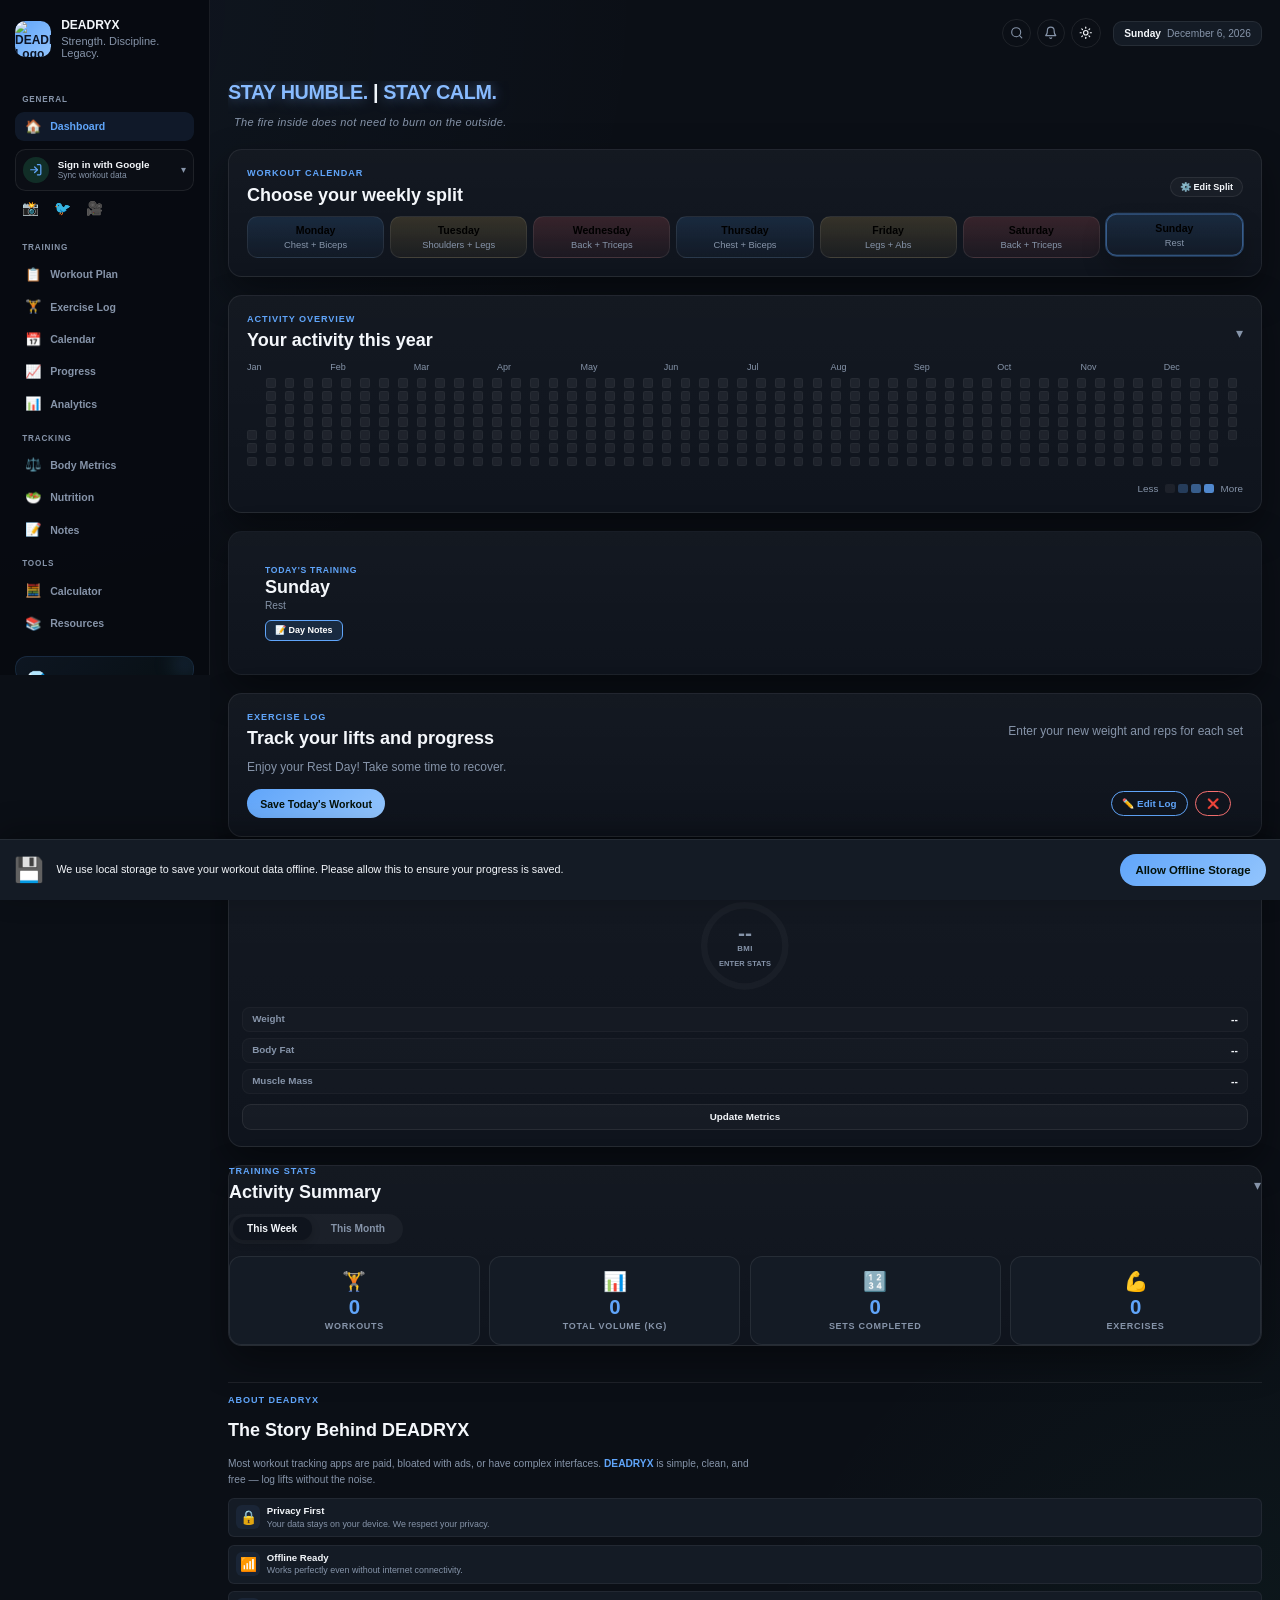
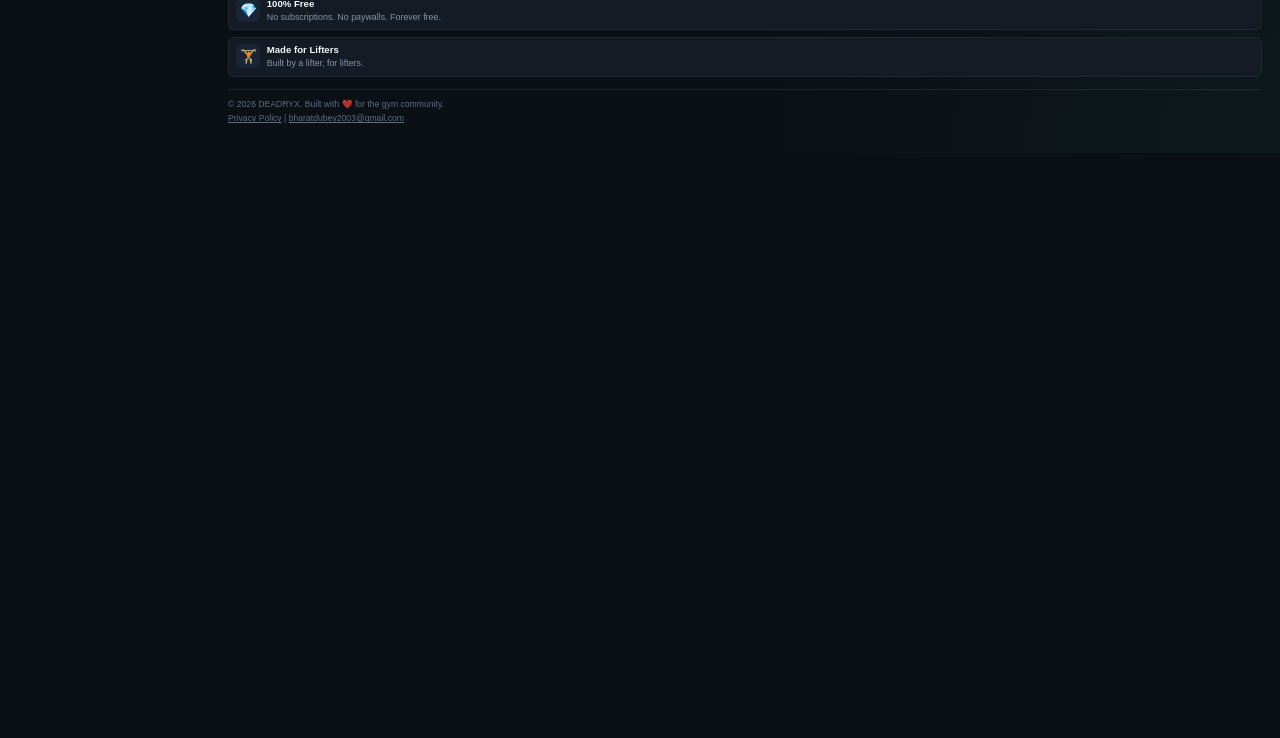
==== commit 27a254b0: "Add files via upload" ====
--- a/index.html
+++ b/index.html
@@ -5,6 +5,11 @@
   <meta charset="UTF-8" />
   <meta name="viewport" content="width=device-width, initial-scale=1.0" />
   <meta name="theme-color" content="#0b0f16" />
+
+  <!-- Security Headers -->
+  <meta http-equiv="X-Content-Type-Options" content="nosniff" />
+  <meta name="referrer" content="strict-origin-when-cross-origin" />
+  <meta http-equiv="Content-Security-Policy" content="default-src 'self'; script-src 'self' https://apis.google.com https://accounts.google.com https://cdn.jsdelivr.net 'unsafe-inline'; style-src 'self' https://fonts.googleapis.com 'unsafe-inline'; font-src 'self' https://fonts.gstatic.com; img-src 'self' https://*.googleusercontent.com data: blob:; connect-src 'self' https://www.googleapis.com https://accounts.google.com https://apis.google.com; frame-src https://accounts.google.com;" />
   <link rel="manifest" href="manifest.json" />
   <link rel="icon" type="image/png" href="favicon.png" />
   <link rel="apple-touch-icon" href="icon-192.png" />
@@ -64,10 +69,13 @@
 
   <link rel="preconnect" href="https://fonts.googleapis.com">
   <link rel="preconnect" href="https://fonts.gstatic.com" crossorigin>
+  <link rel="dns-prefetch" href="https://apis.google.com">
+  <link rel="dns-prefetch" href="https://accounts.google.com">
+  <link rel="dns-prefetch" href="https://www.googleapis.com">
   <link href="https://fonts.googleapis.com/css2?family=Inter:wght@400;500;600;700;800&display=swap" rel="stylesheet">
   <link rel="stylesheet" href="styles.css" />
   <script src="shared.js" defer></script>
-  <script src="https://cdn.jsdelivr.net/npm/canvas-confetti@1.9.4/dist/confetti.browser.min.js" defer></script>
+  <script src="https://cdn.jsdelivr.net/npm/canvas-confetti@1.9.4/dist/confetti.browser.min.js" defer integrity="sha384-JSZXO0kKYHTylAsDYTb+7Kg2eUyalm19b8Pydcdf8sQ1cCKYZr9lLahoKT9+LFY5" crossorigin="anonymous"></script>
 </head>
 
 
@@ -93,20 +101,21 @@
         </div>
       </div>
       <div class="header-actions-group">
+        <button class="mobile-icon-btn" aria-label="Search">
+          <svg width="20" height="20" viewBox="0 0 24 24" fill="none" stroke="currentColor" stroke-width="2" stroke-linecap="round" stroke-linejoin="round"><circle cx="11" cy="11" r="8"/><path d="m21 21-4.3-4.3"/></svg>
+        </button>
+        <button class="mobile-icon-btn" aria-label="Notifications">
+          <svg width="20" height="20" viewBox="0 0 24 24" fill="none" stroke="currentColor" stroke-width="2" stroke-linecap="round" stroke-linejoin="round"><path d="M6 8a6 6 0 0 1 12 0c0 7 3 9 3 9H3s3-2 3-9"/><path d="M10.3 21a1.94 1.94 0 0 0 3.4 0"/></svg>
+        </button>
         <button class="theme-toggle-btn" aria-label="Toggle theme"></button>
-        <button id="mobileMenuBtn" class="hamburger-btn">
-          <svg width="28" height="28" viewBox="0 0 24 24" fill="none" stroke="currentColor" stroke-width="2.5" stroke-linecap="round" stroke-linejoin="round">
-            <line x1="3" y1="12" x2="21" y2="12"></line>
-            <line x1="3" y1="6" x2="21" y2="6"></line>
-            <line x1="3" y1="18" x2="21" y2="18"></line>
-          </svg>
-        </button>
+        <div class="mobile-avatar">
+          <div class="avatar-circle">B</div>
+        </div>
       </div>
     </header>
 
     <!-- Sidebar Overlay -->
     <div id="sidebarOverlay" class="sidebar-overlay"></div>
-
     <aside class="sidebar" id="appSidebar">
       <div class="brand">
         <div class="brand-mark">
@@ -114,260 +123,335 @@
         </div>
         <div style="flex: 1;">
           <p class="brand-name">DEADRYX</p>
-          <p class="brand-subtitle">Strength dashboard</p>
-        </div>
-        <button class="theme-toggle-btn desktop-theme-toggle" aria-label="Toggle theme"></button>
-      </div>
-
-      <section class="panel mini-panel" style="margin-bottom: 1.5rem;">
-        <p class="panel-kicker">Account</p>
-        <p class="panel-copy" style="font-size: 0.85rem; margin-bottom: 0.25rem;">
-          Sync your workouts to Google Drive across all devices.
-        </p>
-        <div class="backup-panel" style="flex-direction: column; align-items: stretch; gap: 0.5rem; margin-top: 0.5rem;">
-          
-          <div id="gdriveProfileInfo" style="display: none; align-items: center; gap: 0.8rem; padding: 0.5rem; background: rgba(255,255,255,0.03); border-radius: 8px; margin-bottom: 0.2rem;">
-            <img id="gdriveProfilePic" src="" alt="Profile" style="width: 32px; height: 32px; border-radius: 50%; object-fit: cover; border: 1px solid var(--green);">
+          <p class="brand-subtitle">Strength. Discipline. Legacy.</p>
+        </div>
+      </div>
+
+      <!-- Navigation Menu -->
+      <nav class="sidebar-nav">
+        <div class="nav-group-label">General</div>
+        <a href="index.html" class="nav-item active">
+          <span class="nav-icon">🏠</span>
+          <span>Dashboard</span>
+        </a>
+
+        <!-- User Profile Dropdown Toggle -->
+        <div class="sidebar-profile" id="profileToggle" style="margin: 0.4rem 0 0.5rem;" title="Click to Sign in with Google">
+          <div class="profile-avatar" id="sidebarAvatar" style="background: rgba(54, 226, 138, 0.15); color: var(--green);">
+            <svg width="18" height="18" viewBox="0 0 24 24" fill="none" stroke="currentColor" stroke-width="2.2" stroke-linecap="round" stroke-linejoin="round"><path d="M15 3h4a2 2 0 0 1 2 2v14a2 2 0 0 1-2 2h-4"/><polyline points="10 17 15 12 10 7"/><line x1="15" y1="12" x2="3" y2="12"/></svg>
+          </div>
+          <div class="profile-info" style="flex: 1; min-width: 0;">
+            <p class="profile-name" id="sidebarUserName" style="white-space: nowrap; overflow: hidden; text-overflow: ellipsis;">Sign in with Google</p>
+            <p class="profile-role" id="sidebarUserRole" style="white-space: nowrap; overflow: hidden; text-overflow: ellipsis;">Sync workout data</p>
+          </div>
+          <span class="profile-chevron">▾</span>
+        </div>
+
+        <!-- Social Media Footer -->
+        <div class="sidebar-socials" style="margin-bottom: 0.8rem;">
+          <a href="https://instagram.com" target="_blank" rel="noopener noreferrer" aria-label="Instagram">📸</a>
+          <a href="https://twitter.com" target="_blank" rel="noopener noreferrer" aria-label="Twitter">🐦</a>
+          <a href="https://youtube.com" target="_blank" rel="noopener noreferrer" aria-label="YouTube">🎥</a>
+        </div>
+
+        <div class="nav-group-label">Training</div>
+        <a href="index.html" class="nav-item">
+          <span class="nav-icon">📋</span>
+          <span>Workout Plan</span>
+        </a>
+        <a href="index.html" class="nav-item">
+          <span class="nav-icon">🏋️</span>
+          <span>Exercise Log</span>
+        </a>
+        <a href="index.html" class="nav-item">
+          <span class="nav-icon">📅</span>
+          <span>Calendar</span>
+        </a>
+        <a href="analysis.html" class="nav-item">
+          <span class="nav-icon">📈</span>
+          <span>Progress</span>
+        </a>
+        <a href="analysis.html" class="nav-item">
+          <span class="nav-icon">📊</span>
+          <span>Analytics</span>
+        </a>
+
+        <div class="nav-group-label">Tracking</div>
+        <a href="index.html" class="nav-item">
+          <span class="nav-icon">⚖️</span>
+          <span>Body Metrics</span>
+        </a>
+        <a href="index.html" class="nav-item">
+          <span class="nav-icon">🥗</span>
+          <span>Nutrition</span>
+        </a>
+        <a href="notes.html" class="nav-item">
+          <span class="nav-icon">📝</span>
+          <span>Notes</span>
+        </a>
+
+        <div class="nav-group-label">Tools</div>
+        <a href="index.html" class="nav-item">
+          <span class="nav-icon">🧮</span>
+          <span>Calculator</span>
+        </a>
+        <a href="index.html" class="nav-item">
+          <span class="nav-icon">📚</span>
+          <span>Resources</span>
+        </a>
+      </nav>
+
+      <!-- Go Premium Card -->
+      <div class="go-premium-card">
+        <div class="premium-badge-icon">💎</div>
+        <strong>Go Premium</strong>
+        <p>Unlock advanced analytics, custom programs and more.</p>
+        <button class="upgrade-btn">Upgrade Now &rarr;</button>
+      </div>
+    </aside>
+
+    <!-- Hidden Settings & Backup Dropdown Modal -->
+    <div class="settings-modal" id="settingsModal">
+      <div class="settings-modal-content">
+        <div class="settings-header">
+          <h3>Settings & Backup</h3>
+          <button class="close-modal-btn" id="closeSettingsBtn">&times;</button>
+        </div>
+
+        <!-- Google Drive Section -->
+        <div class="settings-section">
+          <h4>Google Drive Sync</h4>
+          <p class="settings-desc">Keep your workout data synced across all devices.</p>
+          <div id="gdriveProfileInfo" style="display: none; align-items: center; gap: 0.8rem; padding: 0.75rem; background: var(--panel-2); border: 1px solid var(--border); border-radius: 12px; margin-bottom: 0.75rem;">
+            <img id="gdriveProfilePic" src="" alt="Profile" style="width: 38px; height: 38px; border-radius: 50%; object-fit: cover; border: 1px solid var(--green);">
             <div style="flex: 1; overflow: hidden;">
               <p id="gdriveProfileName" style="font-size: 0.85rem; font-weight: 600; color: var(--text); margin: 0; white-space: nowrap; overflow: hidden; text-overflow: ellipsis;"></p>
-              <p id="syncStatusMsg" style="font-size: 0.7rem; color: var(--muted); margin: 0;">Waiting for API...</p>
-            </div>
-          </div>
-
-          <button class="backup-btn" id="gdriveConnectBtn" disabled onclick="handleAuthClick()" style="justify-content: center; background: rgba(54, 226, 138, 0.1); color: var(--green); border-color: var(--green);">Sign in with Google</button>
-          <button class="backup-btn" id="gdriveDisconnectBtn" onclick="handleSignoutClick()" style="display: none; justify-content: center;">Sign out</button>
-        </div>
-      </section>
-
-      <section class="panel quick-panel">
-        <p class="panel-kicker" style="margin-bottom: 0.35rem;">Weekly Split</p>
-        <h1>6 Day Workout Plan</h1>
-        <p class="panel-copy" style="font-size: 0.82rem; margin-bottom: 0;">
-          Track your workouts day by day, log new weight and reps, and keep your previous performance saved offline.
-        </p>
-      </section>
-
-      <section class="panel split-panel">
-        <p class="panel-kicker" style="margin-bottom: 0.4rem;">Workout Structure</p>
-        <ul class="split-list" id="sidebarSplitList"></ul>
-        <button id="openEditSplitBtn"
-          style="width: 100%; margin-top: 0.6rem; background: rgba(77, 163, 255, 0.08); border: 1px dashed rgba(77, 163, 255, 0.5); color: var(--blue); padding: 0.5rem; border-radius: 10px; font-weight: 600; font-size: 0.78rem; cursor: pointer;">⚙️
-          Customize Split</button>
-      </section>
-
-      <!-- BMI Tracker Panel -->
-      <section class="panel bmi-panel" id="bmiPanel">
-        <!-- Populated by bmi.js -->
-      </section>
-
-      <section class="panel mini-panel" style="margin-bottom: 0;">
-        <p class="panel-kicker">Gallery</p>
-        <h2 style="margin: 0; font-size: 1.5rem;"><a href="memories.html"
-            style="color: inherit; text-decoration: none;">Memories</a></h2>
-        <p class="panel-copy" style="font-size: 0.9rem; margin-top: 0.5rem; margin-bottom: 0;">
-          Store your progress pictures and videos in an aesthetic timeline.
-        </p>
-      </section>
-
-      <!-- Backup Panel -->
-      <section class="panel mini-panel">
-        <p class="panel-kicker">Data Backup</p>
-        <p class="panel-copy" style="font-size: 0.85rem; margin-bottom: 0.25rem;">
-          Export everything as JSON or restore from a previous backup.
-        </p>
-        <div class="backup-panel">
-          <button class="backup-btn" id="exportBtn">⬇️ Export</button>
-          <button class="backup-btn" id="importBtn">⬆️ Import</button>
-          <input type="file" id="importFile" accept="application/json" style="display: none;">
-        </div>
-      </section>
-
-      <section class="panel mini-panel">
-        <p class="panel-kicker">Offline Storage</p>
-        <p class="panel-copy">
-          Your latest workout entries are stored in your browser and reused as previous data for future sessions.
-        </p>
-      </section>
-    </aside>
-
+              <p id="syncStatusMsg" style="font-size: 0.72rem; color: var(--muted); margin: 0;">Waiting for API...</p>
+            </div>
+          </div>
+          <button class="backup-btn" id="gdriveConnectBtn" disabled onclick="handleAuthClick()" style="width: 100%; justify-content: center; background: rgba(54, 226, 138, 0.1); color: var(--green); border-color: var(--green); margin-bottom: 0.5rem;">Sign in with Google</button>
+          <button class="backup-btn" id="gdriveDisconnectBtn" onclick="handleSignoutClick()" style="display: none; width: 100%; justify-content: center;">Sign out</button>
+        </div>
+
+        <!-- Local Backup Section -->
+        <div class="settings-section" style="margin-top: 1.25rem; border-top: 1px solid var(--border); padding-top: 1.25rem;">
+          <h4>Manual Data Backup</h4>
+          <p class="settings-desc">Export your workouts as a local file or restore from a backup.</p>
+          <div class="backup-actions" style="display: flex; gap: 0.6rem;">
+            <button class="backup-btn" id="exportBtn" style="flex: 1; justify-content: center;">⬇️ Export</button>
+            <button class="backup-btn" id="importBtn" style="flex: 1; justify-content: center;">⬆️ Import</button>
+            <input type="file" id="importFile" accept="application/json" style="display: none;">
+          </div>
+        </div>
+
+        <!-- Hidden inputs list for split structure compatibility -->
+        <div style="display: none;">
+          <ul id="sidebarSplitList"></ul>
+        </div>
+      </div>
+    </div>
     <main class="main-content">
-
-      <!-- Motivation Quote Block -->
-      <section class="quote-panel" id="quotePanel">
-        <div class="quote-accent-line"></div>
-        <div class="quote-content">
-          <div class="quote-text" id="quoteText"></div>
-        </div>
-        <div class="quote-progress-track">
-          <div class="quote-progress-bar" id="quoteProgressBar"></div>
-        </div>
-      </section>
-
-      <section class="panel calendar-panel">
-        <div class="section-head">
-          <div>
-            <p class="panel-kicker">Workout Calendar</p>
-            <h2>Choose your weekly split</h2>
-          </div>
-          <div class="date-card">
-            <span class="date-card-label">Today</span>
-            <strong id="todayDay">Monday</strong>
-            <span id="todayDate">12 April 2026</span>
-          </div>
-        </div>
-        <div class="calendar-grid" id="calendarGrid"></div>
-      </section>
-
-      <section class="panel attendance-panel" id="attendanceSection">
-        <div class="section-head panel-header-toggle" onclick="this.closest('.panel').classList.toggle('collapsed')">
-          <div>
-            <p class="panel-kicker">Gym Attendance</p>
-            <h2>1 year activity graph</h2>
-          </div>
-          <span class="collapse-icon">▾</span>
-        </div>
-        <div class="panel-collapse-body">
-          <p class="muted-text" style="margin-bottom: 0.8rem;">Green means you hit the gym on that day</p>
-          <div class="attendance-scroll-wrapper" id="attendanceScrollWrapper">
-            <div class="attendance-scroll-inner">
-              <div class="attendance-months" id="attendanceMonths"></div>
-              <div class="attendance-grid" id="attendanceGrid"></div>
-            </div>
-          </div>
-          <div class="attendance-legend">
-            <span>Less</span>
-            <div class="legend-scale"><i></i><i></i><i></i><i></i></div>
-            <span>More</span>
-          </div>
-        </div>
-      </section>
-
-      <section class="panel selected-day-panel">
-        <div class="section-head">
-          <div>
-            <p class="panel-kicker">Training Day</p>
-            <h2 id="selectedDayTitle">Monday</h2>
-          </div>
-          <div style="display: flex; gap: 0.8rem; align-items: center;">
-            <p class="muscle-chip" id="selectedMuscles">Chest + Biceps</p>
-            <button id="dayNotesBtn" class="notes-btn highlight-pulse">📝 Day Notes</button>
-          </div>
-        </div>
-        <p class="selected-day-copy">This separate box highlights the current training day before you log your workout.</p>
-      </section>
-
-      <section class="panel day-panel">
-        <div class="section-head">
-          <div>
-            <p class="panel-kicker">Workout Details</p>
-            <h2>Exercise Log</h2>
-          </div>
-          <p class="muted-text">Enter your new weight and reps for each set</p>
-        </div>
-
-        <div class="exercise-list" id="exerciseList"></div>
-
-        <div class="actions">
-          <button class="primary-btn" id="saveWorkoutBtn" style="padding: 0.7rem 1.1rem; font-size: 0.88rem;">Save Today's Workout</button>
-          <div style="margin-left: auto; display: flex; gap: 0.6rem; align-items: center;">
-            <button class="primary-btn" id="openAddExerciseBtn"
-              style="background: transparent; color: var(--green); border: 1px solid var(--green); padding: 0.5rem 0.9rem; font-size: 0.82rem;">✏️ Edit Log</button>
-            <button class="primary-btn" id="toggleDeleteModeBtn"
-              style="background: transparent; color: var(--red); border: 1px solid var(--red); padding: 0.5rem 0.9rem; font-size: 0.82rem;">❌</button>
-          </div>
-          <p class="save-message" id="saveMessage"></p>
-        </div>
-      </section>
-
-      <!-- Stats Summary Panel -->
-      <section class="panel attendance-panel" id="statsPanel">
-        <div class="section-head panel-header-toggle" onclick="this.closest('.panel').classList.toggle('collapsed')">
-          <div>
-            <p class="panel-kicker">Activity Summary</p>
-            <h2>Your Training Stats</h2>
-          </div>
-          <span class="collapse-icon">▾</span>
-        </div>
-        <div class="panel-collapse-body">
-          <div id="statsSummary"></div>
-        </div>
-      </section>
-
-      <!-- About Section -->
-      <footer class="about-panel" id="aboutSection">
-        <div class="about-header">
-          <div>
-            <p class="panel-kicker">About</p>
-            <h2>The Story Behind DEADRYX</h2>
-          </div>
-        </div>
-
-        <div class="about-content">
-          <div class="about-story">
-            <p class="about-text">
-              Most workout tracking apps are either paid, bloated with ads, or have unnecessarily complex interfaces.
-              <strong>DEADRYX</strong> was built out of frustration — a simple, clean, and completely free tool for people
-              who just want to track their lifts without the noise.
-            </p>
-            <p class="about-text">
-              The name? <strong>DEADRYX</strong> comes from the Deadlift — the king of all lifts. If you know, you know. 🏋️
-            </p>
-          </div>
-
-          <div class="about-features">
-            <div class="about-feature-card">
-              <div class="about-icon">📊</div>
+      <!-- Top Desktop Action Group (Search, Notifications, Theme, Date Card) -->
+      <div class="desktop-header-actions">
+        <div class="header-icons">
+          <button class="mobile-icon-btn" aria-label="Search">
+            <svg width="18" height="18" viewBox="0 0 24 24" fill="none" stroke="currentColor" stroke-width="2" stroke-linecap="round" stroke-linejoin="round"><circle cx="11" cy="11" r="8"/><path d="m21 21-4.3-4.3"/></svg>
+          </button>
+          <button class="mobile-icon-btn" aria-label="Notifications">
+            <svg width="18" height="18" viewBox="0 0 24 24" fill="none" stroke="currentColor" stroke-width="2" stroke-linecap="round" stroke-linejoin="round"><path d="M6 8a6 6 0 0 1 12 0c0 7 3 9 3 9H3s3-2 3-9"/><path d="M10.3 21a1.94 1.94 0 0 0 3.4 0"/></svg>
+          </button>
+          <button class="theme-toggle-btn" aria-label="Toggle theme"></button>
+        </div>
+        
+        <div class="date-card">
+          <strong id="todayDay">Monday</strong>
+          <span id="todayDate">12 April 2026</span>
+        </div>
+      </div>
+
+      <div class="dashboard-grid">
+        <!-- Primary Dashboard Widgets Column -->
+        <div class="dashboard-left">
+          
+          <!-- Motivation Greeting Header (Dynamic Quotes styled like mockup heading) -->
+          <header class="quote-panel" id="quotePanel">
+            <div class="quote-content">
+              <div class="quote-text" id="quoteText"></div>
+            </div>
+            <!-- Keep progress tracking invisibly for functionality script safety -->
+            <div class="quote-progress-track" style="display: none;">
+              <div class="quote-progress-bar" id="quoteProgressBar"></div>
+            </div>
+          </header>
+
+          <!-- Choose your weekly split calendar -->
+          <section class="panel calendar-panel">
+            <div class="section-head">
               <div>
-                <strong>Progress Analytics</strong>
-                <p>Visualize your lift progression with target tracking.</p>
-              </div>
-            </div>
-            <div class="about-feature-card">
-              <div class="about-icon">🏆</div>
+                <p class="panel-kicker">Workout Calendar</p>
+                <h2>Choose your weekly split</h2>
+              </div>
+              <button id="openEditSplitBtn" class="edit-split-pill-btn">⚙️ Edit Split</button>
+            </div>
+            <div class="calendar-grid" id="calendarGrid"></div>
+          </section>
+
+          <!-- 1 Year Contribution graph -->
+          <section class="panel attendance-panel" id="attendanceSection">
+            <div class="section-head panel-header-toggle" onclick="this.closest('.panel').classList.toggle('collapsed')">
               <div>
-                <strong>PR Celebrations</strong>
-                <p>Confetti on every new personal record you smash.</p>
-              </div>
-            </div>
-            <div class="about-feature-card">
-              <div class="about-icon">💾</div>
+                <p class="panel-kicker">Activity Overview</p>
+                <h2>Your activity this year</h2>
+              </div>
+              <span class="collapse-icon">▾</span>
+            </div>
+            <div class="panel-collapse-body">
+              <div class="attendance-scroll-wrapper" id="attendanceScrollWrapper">
+                <div class="attendance-scroll-inner">
+                  <div class="attendance-months" id="attendanceMonths"></div>
+                  <div class="attendance-grid" id="attendanceGrid"></div>
+                </div>
+              </div>
+              <div class="attendance-legend">
+                <span>Less</span>
+                <div class="legend-scale"><i></i><i></i><i></i><i></i></div>
+                <span>More</span>
+              </div>
+            </div>
+          </section>
+
+          <!-- Today's Training banner card -->
+          <section class="panel selected-day-panel today-training-banner">
+            <div class="banner-overlay"></div>
+            <div class="banner-content">
+              <p class="banner-kicker">Today's Training</p>
+              <h2 id="selectedDayTitle">Rest Day</h2>
+              <p class="banner-subtitle" id="selectedMuscles">Your body grows when you rest.</p>
+              <div class="banner-actions">
+                <button id="dayNotesBtn" class="notes-btn highlight-pulse">📝 Day Notes</button>
+              </div>
+            </div>
+          </section>
+
+          <!-- Active Exercise Log -->
+          <section class="panel day-panel">
+            <div class="section-head">
               <div>
-                <strong>Offline First</strong>
-                <p>Your data lives only on your device. No developer, no server — nobody has access to it.</p>
-              </div>
-            </div>
-            <div class="about-feature-card">
-              <div class="about-icon">🎨</div>
+                <p class="panel-kicker">Exercise Log</p>
+                <h2>Track your lifts and progress</h2>
+              </div>
+              <p class="muted-text">Enter your new weight and reps for each set</p>
+            </div>
+
+            <div class="exercise-list" id="exerciseList"></div>
+
+            <div class="actions">
+              <button class="primary-btn" id="saveWorkoutBtn" style="padding: 0.7rem 1.1rem; font-size: 0.88rem;">Save Today's Workout</button>
+              <div style="margin-left: auto; display: flex; gap: 0.6rem; align-items: center;">
+                <button class="primary-btn" id="openAddExerciseBtn"
+                  style="background: transparent; color: var(--green); border: 1px solid var(--green); padding: 0.5rem 0.9rem; font-size: 0.82rem;">✏️ Edit Log</button>
+                <button class="primary-btn" id="toggleDeleteModeBtn"
+                  style="background: transparent; color: var(--red); border: 1px solid var(--red); padding: 0.5rem 0.9rem; font-size: 0.82rem;">❌</button>
+              </div>
+              <p class="save-message" id="saveMessage"></p>
+            </div>
+          </section>
+
+          <!-- Body Overview / BMI tracker widget -->
+          <section class="panel bmi-panel body-overview-widget" id="bmiPanel">
+            <!-- Populated dynamically by bmi.js -->
+          </section>
+
+          <!-- Activity summary stats panel -->
+          <section class="panel stats-panel" id="statsPanel">
+            <div class="section-head panel-header-toggle" onclick="this.closest('.panel').classList.toggle('collapsed')">
               <div>
-                <strong>Your Theme</strong>
-                <p>Dark or light — pick what feels right for your session.</p>
-              </div>
-            </div>
-          </div>
-        </div>
-
-        <div class="about-footer">
-          <div class="about-creator">
-            <div class="creator-badge">BJD</div>
-            <div>
-              <p class="creator-name">Bharat Ji Dubey</p>
-              <p class="creator-role">Creator & Student</p>
-            </div>
-          </div>
-          <div class="about-contact">
-            <a href="mailto:bharatjid021@gmail.com" class="contact-link">
-              <svg width="18" height="18" viewBox="0 0 24 24" fill="none" stroke="currentColor" stroke-width="2" stroke-linecap="round" stroke-linejoin="round">
-                <rect width="20" height="16" x="2" y="4" rx="2"/>
-                <path d="m22 7-8.97 5.7a1.94 1.94 0 0 1-2.06 0L2 7"/>
-              </svg>
-              bharatjid021@gmail.com
-            </a>
-          </div>
-        </div>
-
-        <p class="about-copyright">© 2026 DEADRYX. Built with 💪 for the gym community. | <a href="privacy.html" style="color: var(--muted); text-decoration: underline;">Privacy Policy</a></p>
-      </footer>
+                <p class="panel-kicker">Training Stats</p>
+                <h2>Activity Summary</h2>
+              </div>
+              <span class="collapse-icon">▾</span>
+            </div>
+            <div class="panel-collapse-body">
+              <div id="statsSummary"></div>
+            </div>
+          </section>
+
+          <!-- About Deadryx & Legal Links -->
+          <footer class="about-panel" id="aboutSection">
+            <div class="about-header">
+              <div>
+                <p class="panel-kicker">About DEADRYX</p>
+                <h2>The Story Behind DEADRYX</h2>
+              </div>
+            </div>
+            <div class="about-story">
+              <p class="about-text">
+                Most workout tracking apps are paid, bloated with ads, or have complex interfaces.
+                <strong>DEADRYX</strong> is simple, clean, and free — log lifts without the noise.
+              </p>
+            </div>
+            <div class="about-features">
+              <div class="about-feature-card">
+                <div class="about-icon">🔒</div>
+                <div>
+                  <strong>Privacy First</strong>
+                  <p>Your data stays on your device. We respect your privacy.</p>
+                </div>
+              </div>
+              <div class="about-feature-card">
+                <div class="about-icon">📶</div>
+                <div>
+                  <strong>Offline Ready</strong>
+                  <p>Works perfectly even without internet connectivity.</p>
+                </div>
+              </div>
+              <div class="about-feature-card">
+                <div class="about-icon">💎</div>
+                <div>
+                  <strong>100% Free</strong>
+                  <p>No subscriptions. No paywalls. Forever free.</p>
+                </div>
+              </div>
+              <div class="about-feature-card">
+                <div class="about-icon">🏋️</div>
+                <div>
+                  <strong>Made for Lifters</strong>
+                  <p>Built by a lifter, for lifters.</p>
+                </div>
+              </div>
+            </div>
+            <div class="about-footer-details">
+              <p class="about-copyright">&copy; 2026 DEADRYX. Built with ❤️ for the gym community.</p>
+              <p class="about-copyright"><a href="privacy.html" style="color: var(--muted); text-decoration: underline;">Privacy Policy</a> | <a href="mailto:bharatjid2003@gmail.com" style="color: var(--muted); text-decoration: underline;">bharatdubey2003@gmail.com</a></p>
+            </div>
+          </footer>
+        </div>
+      </div>
     </main>
+
+    <!-- Mobile Bottom Navigation -->
+    <nav class="mobile-bottom-nav" id="mobileBottomNav">
+      <button class="bottom-nav-item active" data-nav="dashboard">
+        <svg width="22" height="22" viewBox="0 0 24 24" fill="none" stroke="currentColor" stroke-width="2" stroke-linecap="round" stroke-linejoin="round"><path d="m3 9 9-7 9 7v11a2 2 0 0 1-2 2H5a2 2 0 0 1-2-2z"/><polyline points="9 22 9 12 15 12 15 22"/></svg>
+        <span>Dashboard</span>
+      </button>
+      <button class="bottom-nav-item" data-nav="plan">
+        <svg width="22" height="22" viewBox="0 0 24 24" fill="none" stroke="currentColor" stroke-width="2" stroke-linecap="round" stroke-linejoin="round"><rect width="18" height="18" x="3" y="4" rx="2" ry="2"/><line x1="16" x2="16" y1="2" y2="6"/><line x1="8" x2="8" y1="2" y2="6"/><line x1="3" x2="21" y1="10" y2="10"/></svg>
+        <span>Plan</span>
+      </button>
+      <button class="bottom-nav-item" data-nav="log">
+        <svg width="22" height="22" viewBox="0 0 24 24" fill="none" stroke="currentColor" stroke-width="2" stroke-linecap="round" stroke-linejoin="round"><path d="M14.5 2H6a2 2 0 0 0-2 2v16a2 2 0 0 0 2 2h12a2 2 0 0 0 2-2V7.5L14.5 2z"/><polyline points="14 2 14 8 20 8"/><line x1="16" x2="8" y1="13" y2="13"/><line x1="16" x2="8" y1="17" y2="17"/><line x1="10" x2="8" y1="9" y2="9"/></svg>
+        <span>Log</span>
+      </button>
+      <button class="bottom-nav-item" data-nav="progress">
+        <svg width="22" height="22" viewBox="0 0 24 24" fill="none" stroke="currentColor" stroke-width="2" stroke-linecap="round" stroke-linejoin="round"><line x1="12" x2="12" y1="20" y2="10"/><line x1="18" x2="18" y1="20" y2="4"/><line x1="6" x2="6" y1="20" y2="16"/></svg>
+        <span>Progress</span>
+      </button>
+      <button class="bottom-nav-item" data-nav="more" id="mobileMenuBtn">
+        <svg width="22" height="22" viewBox="0 0 24 24" fill="none" stroke="currentColor" stroke-width="2" stroke-linecap="round" stroke-linejoin="round"><circle cx="12" cy="12" r="1"/><circle cx="12" cy="5" r="1"/><circle cx="12" cy="19" r="1"/></svg>
+        <span>More</span>
+      </button>
+    </nav>
   </div>
 
   <!-- Edit Log Modal -->
@@ -467,7 +551,7 @@
   <script src="bmi.js" defer></script>
 
   <!-- Google Drive Sync Integration -->
-  <script src="gdrive-sync.js"></script>
+  <script src="gdrive-sync.js" defer></script>
   <script async defer src="https://apis.google.com/js/api.js" onload="gapiLoaded()"></script>
   <script async defer src="https://accounts.google.com/gsi/client" onload="gisLoaded()"></script>
 </body>
--- a/styles.css
+++ b/styles.css
@@ -63,119 +63,7 @@
   font: inherit;
 }
 
-.app-shell {
-  position: relative;
-  z-index: 1;
-  display: grid;
-  grid-template-columns: 320px minmax(0, 1fr);
-  min-height: 100vh;
-  background:
-    radial-gradient(circle at top left, rgba(96, 165, 250, 0.06), transparent 26%),
-    radial-gradient(circle at bottom right, rgba(52, 211, 153, 0.06), transparent 22%);
-}
-
-:root[data-theme="light"] .app-shell {
-  background:
-    radial-gradient(circle at top left, rgba(59, 130, 246, 0.06), transparent 26%),
-    radial-gradient(circle at bottom right, rgba(16, 185, 129, 0.06), transparent 22%);
-}
-
-/* --- Hero Background --- */
-.hero-bg {
-  position: fixed;
-  inset: 0;
-  width: 100vw;
-  height: 100vh;
-  z-index: 0;
-  pointer-events: none;
-}
-
-:root[data-theme="light"] .hero-bg {
-  display: none;
-}
-
-.hero-grid {
-  position: absolute;
-  inset: 0;
-  width: 100%;
-  height: 100%;
-  background-image: 
-      linear-gradient(to right, rgba(255, 255, 255, 0.03) 1px, transparent 1px),
-      linear-gradient(to bottom, rgba(255, 255, 255, 0.03) 1px, transparent 1px);
-  background-size: 40px 40px;
-  filter: drop-shadow(0 0 2px rgba(255, 255, 255, 0.1));
-}
-
-.hero-mosaic {
-  position: absolute;
-  inset: 0;
-  width: 100%;
-  height: 100%;
-  background-image:
-      linear-gradient(rgba(255,255,255,0.015), rgba(255,255,255,0.015)), linear-gradient(rgba(255,255,255,0.02), rgba(255,255,255,0.02)), linear-gradient(rgba(255,255,255,0.025), rgba(255,255,255,0.025)),
-      linear-gradient(rgba(255,255,255,0.01), rgba(255,255,255,0.01)), linear-gradient(rgba(255,255,255,0.02), rgba(255,255,255,0.02)), linear-gradient(rgba(255,255,255,0.015), rgba(255,255,255,0.015)),
-      linear-gradient(rgba(255,255,255,0.025), rgba(255,255,255,0.025)),
-      
-      linear-gradient(rgba(255,255,255,0.02), rgba(255,255,255,0.02)), linear-gradient(rgba(255,255,255,0.015), rgba(255,255,255,0.015)), linear-gradient(rgba(255,255,255,0.02), rgba(255,255,255,0.02)),
-      linear-gradient(rgba(255,255,255,0.025), rgba(255,255,255,0.025)), linear-gradient(rgba(255,255,255,0.01), rgba(255,255,255,0.01)), linear-gradient(rgba(255,255,255,0.02), rgba(255,255,255,0.02)),
-      linear-gradient(rgba(255,255,255,0.015), rgba(255,255,255,0.015)),
-      
-      linear-gradient(rgba(255,255,255,0.025), rgba(255,255,255,0.025)), linear-gradient(rgba(255,255,255,0.015), rgba(255,255,255,0.015)), linear-gradient(rgba(255,255,255,0.02), rgba(255,255,255,0.02)),
-      linear-gradient(rgba(255,255,255,0.01), rgba(255,255,255,0.01)), linear-gradient(rgba(255,255,255,0.02), rgba(255,255,255,0.02)), linear-gradient(rgba(255,255,255,0.025), rgba(255,255,255,0.025)),
-      linear-gradient(rgba(255,255,255,0.015), rgba(255,255,255,0.015)),
-      
-      linear-gradient(rgba(255,255,255,0.015), rgba(255,255,255,0.015)), linear-gradient(rgba(255,255,255,0.02), rgba(255,255,255,0.02)), linear-gradient(rgba(255,255,255,0.025), rgba(255,255,255,0.025)),
-      linear-gradient(rgba(255,255,255,0.02), rgba(255,255,255,0.02)), linear-gradient(rgba(255,255,255,0.01), rgba(255,255,255,0.01)), linear-gradient(rgba(255,255,255,0.025), rgba(255,255,255,0.025)),
-      linear-gradient(rgba(255,255,255,0.015), rgba(255,255,255,0.015));
-
-  background-size: 39px 39px;
-  background-repeat: no-repeat;
-  background-position:
-      41px 41px, 161px 81px, 81px 201px, 241px 1px, 1px 281px, 321px 121px, 121px 401px,
-      calc(100% - 40px) 41px, calc(100% - 160px) 81px, calc(100% - 80px) 201px, 
-      calc(100% - 240px) 1px, calc(100% - 320px) 161px, calc(100% - 0px) 281px, calc(100% - 120px) 401px,
-      81px calc(100% - 40px), 1px calc(100% - 160px), 201px calc(100% - 80px),
-      161px calc(100% - 240px), 41px calc(100% - 320px), 281px calc(100% - 0px), 121px calc(100% - 400px),
-      calc(100% - 40px) calc(100% - 80px), calc(100% - 160px) calc(100% - 40px), calc(100% - 80px) calc(100% - 200px),
-      calc(100% - 240px) calc(100% - 160px), calc(100% - 0px) calc(100% - 320px), calc(100% - 320px) calc(100% - 0px),
-      calc(100% - 120px) calc(100% - 400px);
-}
-
-.hero-center-fade {
-  position: absolute;
-  inset: 0;
-  width: 100%;
-  height: 100%;
-  background: radial-gradient(ellipse at center, var(--bg) 20%, rgba(11, 15, 22, 0.8) 35%, transparent 65%);
-}
-
-.hero-vignette {
-  position: absolute;
-  inset: 0;
-  width: 100%;
-  height: 100%;
-  background: radial-gradient(ellipse at center, transparent 50%, rgba(3, 3, 3, 0.85) 100%);
-}
-
-.sidebar {
-  padding: 1.25rem;
-  border-right: 1px solid var(--border);
-  background: rgba(8, 11, 17, 0.92);
-  display: flex;
-  flex-direction: column;
-  gap: 1rem;
-}
-
-/* Sidebar panels appear instantly, no entrance animation */
-.sidebar .panel {
-  opacity: 1;
-  transform: none;
-  animation: none;
-}
-
-:root[data-theme="light"] .sidebar {
-  background: rgba(255, 255, 255, 0.92);
-}
+
 
 .brand {
   display: flex;
@@ -654,7 +542,7 @@
 }
 
 .table-grid {
-  min-width: 640px;
+  min-width: 100%;
   display: grid;
   gap: 0.4rem;
 }
@@ -808,12 +696,6 @@
   margin: 0;
 }
 
-@media (max-width: 1200px) {
-  .calendar-grid {
-    grid-template-columns: repeat(3, minmax(0, 1fr));
-  }
-}
-
 @media (max-width: 900px) {
   .app-shell {
     grid-template-columns: 1fr;
@@ -823,70 +705,28 @@
     border-right: 0;
     border-bottom: 1px solid var(--border);
   }
-}
-
-@media (max-width: 700px) {
+
+  .calendar-grid {
+    grid-template-columns: repeat(7, minmax(0, 1fr));
+  }
+
   .main-content,
   .sidebar {
     padding: 1rem;
   }
-
-  .calendar-grid {
-    grid-template-columns: 1fr;
+}
+
+/* Minimal adjustments for very small screens */
+@media (max-width: 400px) {
+  .main-content {
+    padding: 0.75rem;
   }
 
-  .section-head,
-  .exercise-top {
-    flex-direction: column;
-    align-items: flex-start;
-  }
-
-  .date-card,
-  .muscle-chip {
-    width: 100%;
-    text-align: left;
-  }
-
-  .attendance-months {
-    row-gap: 0.45rem;
-  }
-
-  .attendance-legend {
-    justify-content: flex-start;
-  }
-
-  .table-grid {
-    min-width: 100%;
-  }
-
-  .table-head {
-    display: none;
-  }
-
-  .set-row {
-    grid-template-columns: 1fr 1fr;
-    row-gap: 0.7rem;
-    column-gap: 0.5rem;
-    padding: 0.8rem;
-  }
-
-  .set-row > .set-badge {
-    justify-self: start;
-    margin-bottom: 0.2rem;
-  }
-
-  .set-row > .previous-display {
-    justify-self: end;
-    font-size: 0.85rem;
-    text-align: right;
-  }
-
-  .set-row > .js-weight-input {
-    grid-column: 1;
-  }
-
-  .set-row > .js-reps-input {
-    grid-column: 2;
+  .calendar-panel,
+  .day-panel,
+  .attendance-panel,
+  .selected-day-panel {
+    padding: 1rem;
   }
 }
 
@@ -1318,6 +1158,9 @@
 .mobile-header {
   display: none;
 }
+.mobile-bottom-nav {
+  display: none;
+}
 .sidebar-overlay {
   position: fixed;
   top: 0; left: 0; right: 0; bottom: 0;
@@ -1342,6 +1185,121 @@
 }
 .hamburger-btn:hover { background: rgba(255,255,255,0.05); }
 
+/* Mobile Icon Buttons */
+.mobile-icon-btn {
+  background: transparent;
+  border: 1px solid var(--border);
+  color: var(--muted);
+  width: 38px;
+  height: 38px;
+  border-radius: 50%;
+  cursor: pointer;
+  display: inline-flex;
+  align-items: center;
+  justify-content: center;
+  transition: all 0.2s ease;
+  flex-shrink: 0;
+}
+.mobile-icon-btn:hover {
+  color: var(--text);
+  border-color: var(--green);
+  background: var(--green-soft);
+}
+
+/* Mobile Avatar */
+.mobile-avatar {
+  flex-shrink: 0;
+}
+.avatar-circle {
+  width: 36px;
+  height: 36px;
+  border-radius: 50%;
+  background: linear-gradient(135deg, var(--green), #93c5fd);
+  color: #0c1425;
+  font-weight: 800;
+  font-size: 0.85rem;
+  display: grid;
+  place-items: center;
+  border: 2px solid rgba(96, 165, 250, 0.3);
+  cursor: pointer;
+  transition: transform 0.2s ease, box-shadow 0.2s ease;
+}
+.avatar-circle:hover {
+  transform: scale(1.08);
+  box-shadow: 0 0 12px rgba(96, 165, 250, 0.3);
+}
+
+/* ========== BOTTOM NAVIGATION BAR ========== */
+.mobile-bottom-nav {
+  position: fixed;
+  bottom: 0;
+  left: 0;
+  right: 0;
+  z-index: 90;
+  display: none;
+  align-items: stretch;
+  justify-content: space-around;
+  background: rgba(8, 11, 17, 0.92);
+  backdrop-filter: blur(20px);
+  -webkit-backdrop-filter: blur(20px);
+  border-top: 1px solid rgba(255, 255, 255, 0.06);
+  padding: 0.4rem 0 0.55rem;
+  box-shadow: 0 -8px 32px rgba(0, 0, 0, 0.35);
+}
+
+:root[data-theme="light"] .mobile-bottom-nav {
+  background: rgba(255, 255, 255, 0.92);
+  border-top-color: rgba(0, 0, 0, 0.08);
+  box-shadow: 0 -8px 32px rgba(0, 0, 0, 0.08);
+}
+
+.bottom-nav-item {
+  flex: 1;
+  display: flex;
+  flex-direction: column;
+  align-items: center;
+  gap: 0.2rem;
+  background: transparent;
+  border: none;
+  color: var(--muted);
+  font-size: 0.65rem;
+  font-weight: 600;
+  cursor: pointer;
+  padding: 0.35rem 0.2rem;
+  border-radius: 10px;
+  transition: all 0.25s ease;
+  position: relative;
+  letter-spacing: 0.02em;
+}
+
+.bottom-nav-item svg {
+  transition: all 0.25s ease;
+}
+
+.bottom-nav-item.active {
+  color: var(--green);
+}
+
+.bottom-nav-item.active svg {
+  filter: drop-shadow(0 0 6px rgba(96, 165, 250, 0.4));
+}
+
+.bottom-nav-item.active::before {
+  content: '';
+  position: absolute;
+  top: -0.4rem;
+  left: 50%;
+  transform: translateX(-50%);
+  width: 20px;
+  height: 3px;
+  border-radius: 0 0 3px 3px;
+  background: linear-gradient(90deg, var(--green), #93c5fd);
+}
+
+.bottom-nav-item:active {
+  transform: scale(0.92);
+}
+
 @media (max-width: 900px) {
   .app-shell {
     display: flex;
@@ -1352,12 +1310,28 @@
     display: flex;
     align-items: center;
     justify-content: space-between;
-    padding: 1rem 1.5rem;
-    background: var(--bg);
-    border-bottom: 1px solid var(--border);
+    padding: 0.75rem 1rem;
+    background: rgba(8, 11, 17, 0.92);
+    backdrop-filter: blur(20px);
+    -webkit-backdrop-filter: blur(20px);
+    border-bottom: 1px solid rgba(255, 255, 255, 0.06);
     position: sticky;
     top: 0;
     z-index: 90;
+  }
+
+  :root[data-theme="light"] .mobile-header {
+    background: rgba(255, 255, 255, 0.92);
+    border-bottom-color: rgba(0, 0, 0, 0.08);
+  }
+
+  .mobile-bottom-nav {
+    display: flex;
+  }
+
+  /* Add bottom padding to main content so it doesn't hide behind bottom nav */
+  .main-content {
+    padding-bottom: 5rem;
   }
 
   .app-shell > .sidebar, .analysis-shell > .sidebar {
@@ -1380,10 +1354,15 @@
   .app-shell > .sidebar.open, .analysis-shell > .sidebar.open {
     transform: translateX(320px);
   }
-}
-
-/* Desktop Split View for Exercises */
-@media (min-width: 1024px) {
+
+  /* Desktop-only theme toggle in sidebar header */
+  .desktop-theme-toggle {
+    display: none;
+  }
+}
+
+/* Split View for Exercises - lowered breakpoint for tablet-like mobile */
+@media (min-width: 769px) {
   .exercise-list {
     grid-template-columns: 1fr 1fr;
     align-items: start;
@@ -1577,16 +1556,7 @@
   opacity: 0.7;
 }
 
-@media (max-width: 700px) {
-  .about-features {
-    grid-template-columns: 1fr;
-  }
-
-  .about-footer {
-    flex-direction: column;
-    align-items: flex-start;
-  }
-}
+
 
 /* ========== THEME TOGGLE BUTTON ========== */
 .theme-toggle-btn {
@@ -1789,11 +1759,7 @@
   font-weight: 600;
 }
 
-@media (max-width: 700px) {
-  .stats-grid {
-    grid-template-columns: repeat(2, 1fr);
-  }
-}
+
 
 /* ========== BMI PANEL ========== */
 .bmi-panel {
@@ -2446,24 +2412,7 @@
   width: 100%;
 }
 
-/* Responsive */
-@media (max-width: 700px) {
-  .quote-content {
-    padding: 1.2rem 1.25rem;
-  }
-
-  .q-hero {
-    font-size: 1.05rem;
-  }
-
-  .q-sub {
-    font-size: 0.85rem;
-  }
-
-  .q-accent {
-    font-size: 0.95rem;
-  }
-}
+
 
 /* Storage Consent Banner */
 .consent-banner {
@@ -2509,20 +2458,7 @@
   line-height: 1.4;
 }
 
-@media (max-width: 700px) {
-  .consent-banner {
-    flex-direction: column;
-    text-align: center;
-    padding: 1.5rem 1.2rem;
-  }
-  .consent-content {
-    flex-direction: column;
-    gap: 0.5rem;
-  }
-  #acceptStorageBtn {
-    width: 100%;
-  }
-}
+
 
 /* ============================
    MEMORIES PAGE STYLES
@@ -2535,12 +2471,7 @@
   gap: 1.5rem;
 }
 
-@media (max-width: 700px) {
-  .timeline-grid {
-    grid-template-columns: 1fr;
-    gap: 1rem;
-  }
-}
+
 
 /* --- Media Card --- */
 .media-card {
@@ -2780,15 +2711,7 @@
   line-height: 1;
 }
 
-@media (max-width: 700px) {
-  .upload-toast {
-    left: 1rem;
-    right: 1rem;
-    bottom: 1rem;
-    min-width: unset;
-    max-width: unset;
-  }
-}
+
 
 /* --- Full-screen Image Lightbox --- */
 .media-lightbox {
@@ -3074,3 +2997,703 @@
   transform: translateY(0);
 }
 
+/* ========================================================
+   PREMIUM OVERHAUL AND COLUMN GRID LAYOUT REDESIGN STYLES
+   ======================================================== */
+
+.app-shell {
+  position: relative;
+  z-index: 1;
+  display: grid;
+  grid-template-columns: 280px minmax(0, 1fr);
+  min-height: 100vh;
+  background:
+    radial-gradient(circle at top left, rgba(96, 165, 250, 0.05), transparent 30%),
+    radial-gradient(circle at bottom right, rgba(52, 211, 153, 0.05), transparent 25%);
+}
+
+.sidebar {
+  padding: 1.5rem 1.25rem;
+  border-right: 1px solid var(--border);
+  background: rgba(8, 11, 17, 0.96);
+  display: flex;
+  flex-direction: column;
+  height: 100vh;
+  position: sticky;
+  top: 0;
+  overflow-y: auto;
+  gap: 1.5rem;
+}
+
+:root[data-theme="light"] .sidebar {
+  background: rgba(255, 255, 255, 0.96);
+}
+
+.sidebar::-webkit-scrollbar {
+  width: 4px;
+}
+.sidebar::-webkit-scrollbar-thumb {
+  background: rgba(255,255,255,0.05);
+  border-radius: 2px;
+}
+
+/* --- Sidebar Menu Navigation --- */
+.sidebar-nav {
+  display: flex;
+  flex-direction: column;
+  gap: 0.25rem;
+  flex: 1;
+}
+
+.nav-group-label {
+  font-size: 0.68rem;
+  text-transform: uppercase;
+  color: var(--muted);
+  letter-spacing: 0.1em;
+  font-weight: 700;
+  margin-top: 1rem;
+  margin-bottom: 0.4rem;
+  padding-left: 0.6rem;
+}
+
+.nav-item {
+  display: flex;
+  align-items: center;
+  gap: 0.8rem;
+  padding: 0.6rem 0.8rem;
+  border-radius: 12px;
+  color: var(--muted);
+  text-decoration: none;
+  font-size: 0.88rem;
+  font-weight: 600;
+  transition: all 0.25s cubic-bezier(0.16, 1, 0.3, 1);
+}
+
+.nav-item:hover {
+  color: var(--text);
+  background: rgba(255, 255, 255, 0.03);
+}
+
+:root[data-theme="light"] .nav-item:hover {
+  background: rgba(0, 0, 0, 0.02);
+}
+
+.nav-item.active {
+  color: var(--green);
+  background: var(--green-soft);
+  font-weight: 700;
+}
+
+.nav-icon {
+  font-size: 1.1rem;
+}
+
+/* --- Go Premium Badge Card --- */
+.go-premium-card {
+  background: linear-gradient(135deg, rgba(96, 165, 250, 0.08), rgba(52, 211, 153, 0.03));
+  border: 1px solid rgba(96, 165, 250, 0.15);
+  border-radius: 16px;
+  padding: 1rem 0.85rem;
+  position: relative;
+  overflow: hidden;
+  margin-top: auto;
+}
+
+.go-premium-card::before {
+  content: '';
+  position: absolute;
+  top: -20px; right: -20px;
+  width: 60px; height: 60px;
+  background: radial-gradient(circle, rgba(96, 165, 250, 0.15), transparent 70%);
+  filter: blur(10px);
+}
+
+.premium-badge-icon {
+  font-size: 1.4rem;
+  margin-bottom: 0.5rem;
+}
+
+.go-premium-card strong {
+  display: block;
+  font-size: 0.85rem;
+  color: var(--text);
+  margin-bottom: 0.25rem;
+}
+
+.go-premium-card p {
+  margin: 0;
+  font-size: 0.74rem;
+  color: var(--muted);
+  line-height: 1.4;
+  margin-bottom: 0.65rem;
+}
+
+.upgrade-btn {
+  width: 100%;
+  border: 0;
+  border-radius: 10px;
+  padding: 0.45rem;
+  background: linear-gradient(135deg, var(--green), #93c5fd);
+  color: #0c1425;
+  font-weight: 700;
+  font-size: 0.78rem;
+  cursor: pointer;
+  transition: all 0.25s ease;
+}
+
+.upgrade-btn:hover {
+  transform: translateY(-1px);
+  box-shadow: 0 4px 12px rgba(96, 165, 250, 0.35);
+}
+
+/* --- User Profile Card --- */
+.sidebar-profile {
+  display: flex;
+  align-items: center;
+  gap: 0.75rem;
+  padding: 0.6rem;
+  border-radius: 14px;
+  background: rgba(255, 255, 255, 0.02);
+  border: 1px solid var(--border);
+  cursor: pointer;
+  transition: all 0.25s ease;
+}
+
+:root[data-theme="light"] .sidebar-profile {
+  background: rgba(0, 0, 0, 0.01);
+}
+
+.sidebar-profile:hover {
+  border-color: rgba(96, 165, 250, 0.25);
+  background: rgba(255, 255, 255, 0.04);
+}
+
+.profile-avatar {
+  width: 34px;
+  height: 34px;
+  border-radius: 50%;
+  background: linear-gradient(135deg, var(--green), #93c5fd);
+  color: #0c1425;
+  font-weight: 800;
+  font-size: 0.82rem;
+  display: grid;
+  place-items: center;
+}
+
+.profile-name {
+  margin: 0;
+  font-size: 0.82rem;
+  font-weight: 700;
+  color: var(--text);
+}
+
+.profile-role {
+  margin: 0;
+  font-size: 0.7rem;
+  color: var(--muted);
+}
+
+.profile-chevron {
+  font-size: 0.8rem;
+  color: var(--muted);
+}
+
+/* --- Social Icons --- */
+.sidebar-socials {
+  display: flex;
+  justify-content: flex-start;
+  gap: 1.25rem;
+  padding-left: 0.6rem;
+  padding-bottom: 0.2rem;
+}
+
+.sidebar-socials a {
+  text-decoration: none;
+  font-size: 1.15rem;
+  transition: transform 0.2s ease;
+}
+
+.sidebar-socials a:hover {
+  transform: scale(1.15);
+}
+
+/* ========================================================
+   DASHBOARD COLUMNS GRID LAYOUT
+   ======================================================== */
+
+.dashboard-grid {
+  display: flex;
+  flex-direction: column;
+  gap: 1.5rem;
+}
+
+.dashboard-left,
+.dashboard-right {
+  display: flex;
+  flex-direction: column;
+  gap: 1.5rem;
+}
+
+/* --- Desktop Header Actions Row --- */
+.desktop-header-actions {
+  display: flex;
+  align-items: center;
+  justify-content: flex-end;
+  gap: 1rem;
+  margin-bottom: 1.25rem;
+}
+
+.header-icons {
+  display: flex;
+  align-items: center;
+  gap: 0.5rem;
+}
+
+/* Date Card layout adjustments */
+.desktop-header-actions .date-card {
+  padding: 0.5rem 0.85rem;
+  border-radius: 12px;
+  background: var(--panel-2);
+  border: 1px solid var(--border);
+  min-width: unset;
+  display: flex;
+  align-items: center;
+  gap: 0.5rem;
+  font-size: 0.85rem;
+  text-align: left;
+}
+.desktop-header-actions .date-card strong {
+  color: var(--text);
+  font-size: 0.85rem;
+}
+.desktop-header-actions .date-card span {
+  color: var(--muted);
+}
+
+/* --- Dynamic Quote Typographic Header --- */
+.quote-panel {
+  background: none;
+  border: none;
+  box-shadow: none;
+  padding: 0;
+  min-height: auto;
+  display: flex;
+  flex-direction: column;
+  align-items: flex-start;
+}
+.quote-content {
+  padding: 0;
+  min-height: auto;
+  justify-content: flex-start;
+  width: 100%;
+}
+.quote-text {
+  text-align: left;
+}
+.quote-text .q-hero {
+  font-size: 1.65rem;
+  font-weight: 800;
+  line-height: 1.2;
+  letter-spacing: -0.02em;
+  color: var(--text);
+  margin-bottom: 0.4rem;
+}
+.quote-text .q-sub {
+  font-size: 0.95rem;
+  color: var(--muted);
+  line-height: 1.6;
+  margin-top: 0;
+}
+.quote-text .q-author {
+  font-size: 0.8rem;
+  color: var(--muted);
+  display: inline-block;
+  margin-left: 0.5rem;
+}
+
+/* --- Today's Training Banner Peak Card --- */
+.today-training-banner {
+  position: relative;
+  border-radius: 18px;
+  overflow: hidden;
+  border: 1px solid rgba(255, 255, 255, 0.04);
+}
+
+.banner-overlay {
+  display: none;
+}
+
+.banner-content {
+  position: relative;
+  padding: 1.25rem 1.5rem;
+  display: flex;
+  flex-direction: column;
+  justify-content: flex-end;
+  z-index: 2;
+}
+
+.banner-kicker {
+  font-size: 0.72rem;
+  text-transform: uppercase;
+  color: var(--green);
+  letter-spacing: 0.08em;
+  font-weight: 700;
+  margin: 0 0 0.2rem;
+}
+
+.today-training-banner h2 {
+  font-size: 1.5rem;
+  font-weight: 800;
+  margin: 0 0 0.15rem;
+  color: var(--text);
+}
+
+.banner-subtitle {
+  font-size: 0.85rem;
+  color: var(--muted);
+  margin: 0 0 0.75rem;
+}
+
+.banner-actions {
+  display: flex;
+  align-items: center;
+}
+
+.banner-actions .notes-btn {
+  margin: 0;
+  font-size: 0.75rem;
+  padding: 0.35rem 0.75rem;
+  border-radius: 8px;
+}
+
+/* --- Edit Split pill-style button --- */
+.edit-split-pill-btn {
+  background: rgba(255, 255, 255, 0.03);
+  border: 1px solid var(--border);
+  color: var(--text);
+  padding: 0.35rem 0.75rem;
+  border-radius: 999px;
+  font-size: 0.76rem;
+  font-weight: 700;
+  cursor: pointer;
+  transition: all 0.2s ease;
+}
+
+.edit-split-pill-btn:hover {
+  background: rgba(96, 165, 250, 0.08);
+  border-color: rgba(96, 165, 250, 0.25);
+  color: var(--green);
+}
+
+/* ========================================================
+   CIRCULAR BMI GAUGE & BODY OVERVIEW STYLES
+   ======================================================== */
+
+.body-overview-header {
+  display: flex;
+  justify-content: space-between;
+  align-items: center;
+  margin-bottom: 0.8rem;
+}
+
+.overview-dropdown-chip {
+  background: rgba(255,255,255,0.03);
+  border: 1px solid var(--border);
+  color: var(--muted);
+  font-size: 0.75rem;
+  font-weight: 700;
+  padding: 0.25rem 0.55rem;
+  border-radius: 6px;
+  cursor: pointer;
+}
+
+/* SVG circular gauge */
+.bmi-gauge-container {
+  display: flex;
+  justify-content: center;
+  margin: 0.5rem 0 1rem;
+}
+
+.bmi-gauge-circle {
+  position: relative;
+  width: 130px;
+  height: 130px;
+}
+
+.gauge-fill {
+  transition: stroke-dashoffset 0.65s ease-out;
+}
+
+.gauge-center-text {
+  position: absolute;
+  inset: 0;
+  display: flex;
+  flex-direction: column;
+  align-items: center;
+  justify-content: center;
+}
+
+.bmi-large-value {
+  font-size: 1.75rem;
+  font-weight: 800;
+  line-height: 1;
+}
+
+.bmi-label-sub {
+  font-size: 0.65rem;
+  color: var(--muted);
+  text-transform: uppercase;
+  letter-spacing: 0.05em;
+  font-weight: 700;
+  margin-top: 0.1rem;
+}
+
+.bmi-status-badge {
+  font-size: 0.62rem;
+  font-weight: 800;
+  text-transform: uppercase;
+  letter-spacing: 0.02em;
+  padding: 0.15rem 0.45rem;
+  border-radius: 6px;
+  margin-top: 0.35rem;
+}
+
+/* metrics table grid */
+.body-metrics-table {
+  display: flex;
+  flex-direction: column;
+  gap: 0.5rem;
+  margin-bottom: 0.85rem;
+}
+
+.metrics-row {
+  display: flex;
+  justify-content: space-between;
+  align-items: center;
+  padding: 0.5rem 0.75rem;
+  background: rgba(255, 255, 255, 0.02);
+  border-radius: 10px;
+  border: 1px solid rgba(255, 255, 255, 0.03);
+}
+
+:root[data-theme="light"] .metrics-row {
+  background: rgba(0, 0, 0, 0.01);
+}
+
+.metric-label {
+  color: var(--muted);
+  font-size: 0.82rem;
+  font-weight: 600;
+}
+
+.metric-val {
+  color: var(--text);
+  font-size: 0.85rem;
+  font-weight: 700;
+}
+
+.update-metrics-btn {
+  width: 100%;
+  border: 1px solid var(--border);
+  border-radius: 12px;
+  background: rgba(255, 255, 255, 0.03);
+  color: var(--text);
+  padding: 0.55rem;
+  font-size: 0.82rem;
+  font-weight: 700;
+  cursor: pointer;
+  transition: all 0.2s ease;
+  margin-bottom: 0.25rem;
+}
+
+.update-metrics-btn:hover {
+  background: rgba(96, 165, 250, 0.06);
+  border-color: rgba(96, 165, 250, 0.25);
+  color: var(--green);
+}
+
+/* Collapsible inputs drawer */
+.bmi-inputs-collapsible {
+  overflow: hidden;
+  max-height: 0;
+  transition: max-height 0.4s cubic-bezier(0.16, 1, 0.3, 1);
+}
+
+.bmi-inputs-collapsible.expanded {
+  max-height: 400px;
+}
+
+.bmi-inputs-inner {
+  padding: 0.85rem 0 0.5rem;
+  border-top: 1px dashed var(--border);
+  margin-top: 0.5rem;
+  display: flex;
+  flex-direction: column;
+  gap: 0.7rem;
+}
+
+.bmi-row-half-group {
+  display: flex;
+  gap: 0.6rem;
+}
+.bmi-row-half-group .bmi-row {
+  flex: 1;
+}
+
+/* ========================================================
+   SETTINGS & BACKUP MODAL SCREEN OVERLAY
+   ======================================================== */
+
+.settings-modal {
+  position: fixed;
+  inset: 0;
+  z-index: 10000;
+  background: rgba(8, 11, 17, 0.7);
+  backdrop-filter: blur(12px);
+  -webkit-backdrop-filter: blur(12px);
+  display: flex;
+  align-items: center;
+  justify-content: center;
+  opacity: 0;
+  visibility: hidden;
+  transition: all 0.35s cubic-bezier(0.16, 1, 0.3, 1);
+}
+
+.settings-modal.active {
+  opacity: 1;
+  visibility: visible;
+}
+
+.settings-modal-content {
+  background: var(--panel);
+  border: 1px solid var(--border);
+  border-radius: 20px;
+  width: 90%;
+  max-width: 440px;
+  padding: 1.5rem;
+  box-shadow: 0 24px 60px rgba(0,0,0,0.5);
+  transform: scale(0.95);
+  transition: transform 0.35s cubic-bezier(0.16, 1, 0.3, 1);
+}
+
+.settings-modal.active .settings-modal-content {
+  transform: scale(1);
+}
+
+.settings-header {
+  display: flex;
+  justify-content: space-between;
+  align-items: center;
+  margin-bottom: 1.25rem;
+}
+
+.settings-header h3 {
+  margin: 0;
+  font-size: 1.25rem;
+  font-weight: 800;
+  color: var(--text);
+}
+
+.close-modal-btn {
+  background: transparent;
+  border: none;
+  color: var(--muted);
+  font-size: 1.6rem;
+  line-height: 1;
+  cursor: pointer;
+  transition: color 0.2s ease;
+}
+
+.close-modal-btn:hover {
+  color: var(--text);
+}
+
+.settings-section h4 {
+  margin: 0 0 0.25rem;
+  font-size: 0.95rem;
+  font-weight: 700;
+  color: var(--text);
+}
+
+.settings-desc {
+  margin: 0 0 0.85rem;
+  font-size: 0.76rem;
+  color: var(--muted);
+  line-height: 1.4;
+}
+
+/* ========================================================
+   ABOUT PANEL COMPACT DETAILS STYLING
+   ======================================================== */
+
+.about-panel {
+  border-top: 1px solid var(--border);
+  margin: 1.5rem 0 0 0;
+  padding: 1rem 0;
+  background: none;
+  border-radius: 0;
+  box-shadow: none;
+  opacity: 1;
+  transform: none;
+  animation: none;
+}
+
+.about-panel::before {
+  display: none;
+}
+
+.about-features {
+  grid-template-columns: 1fr;
+  gap: 0.6rem;
+  margin-top: 0.8rem;
+}
+
+.about-feature-card {
+  padding: 0.5rem 0.6rem;
+  border-radius: 8px;
+}
+
+.about-footer-details {
+  margin-top: 1rem;
+  padding-top: 0.8rem;
+  border-top: 1px solid var(--border);
+  display: flex;
+  flex-direction: column;
+  gap: 0.35rem;
+}
+
+.about-footer-details .about-copyright {
+  text-align: left;
+  margin: 0;
+  font-size: 0.72rem;
+}
+
+/* Responsive Tablet layout fixes */
+@media (max-width: 1024px) {
+  .dashboard-grid {
+    grid-template-columns: 1.4fr 1fr;
+    gap: 1.25rem;
+  }
+}
+
+@media (max-width: 900px) {
+  .app-shell {
+    grid-template-columns: 1fr;
+  }
+
+  .dashboard-grid {
+    grid-template-columns: 1fr;
+    gap: 1.5rem;
+  }
+
+  .desktop-header-actions {
+    display: none;
+  }
+
+  .about-panel {
+    border-top: 1px solid var(--border);
+    margin-top: 1.5rem;
+  }
+}
+
+
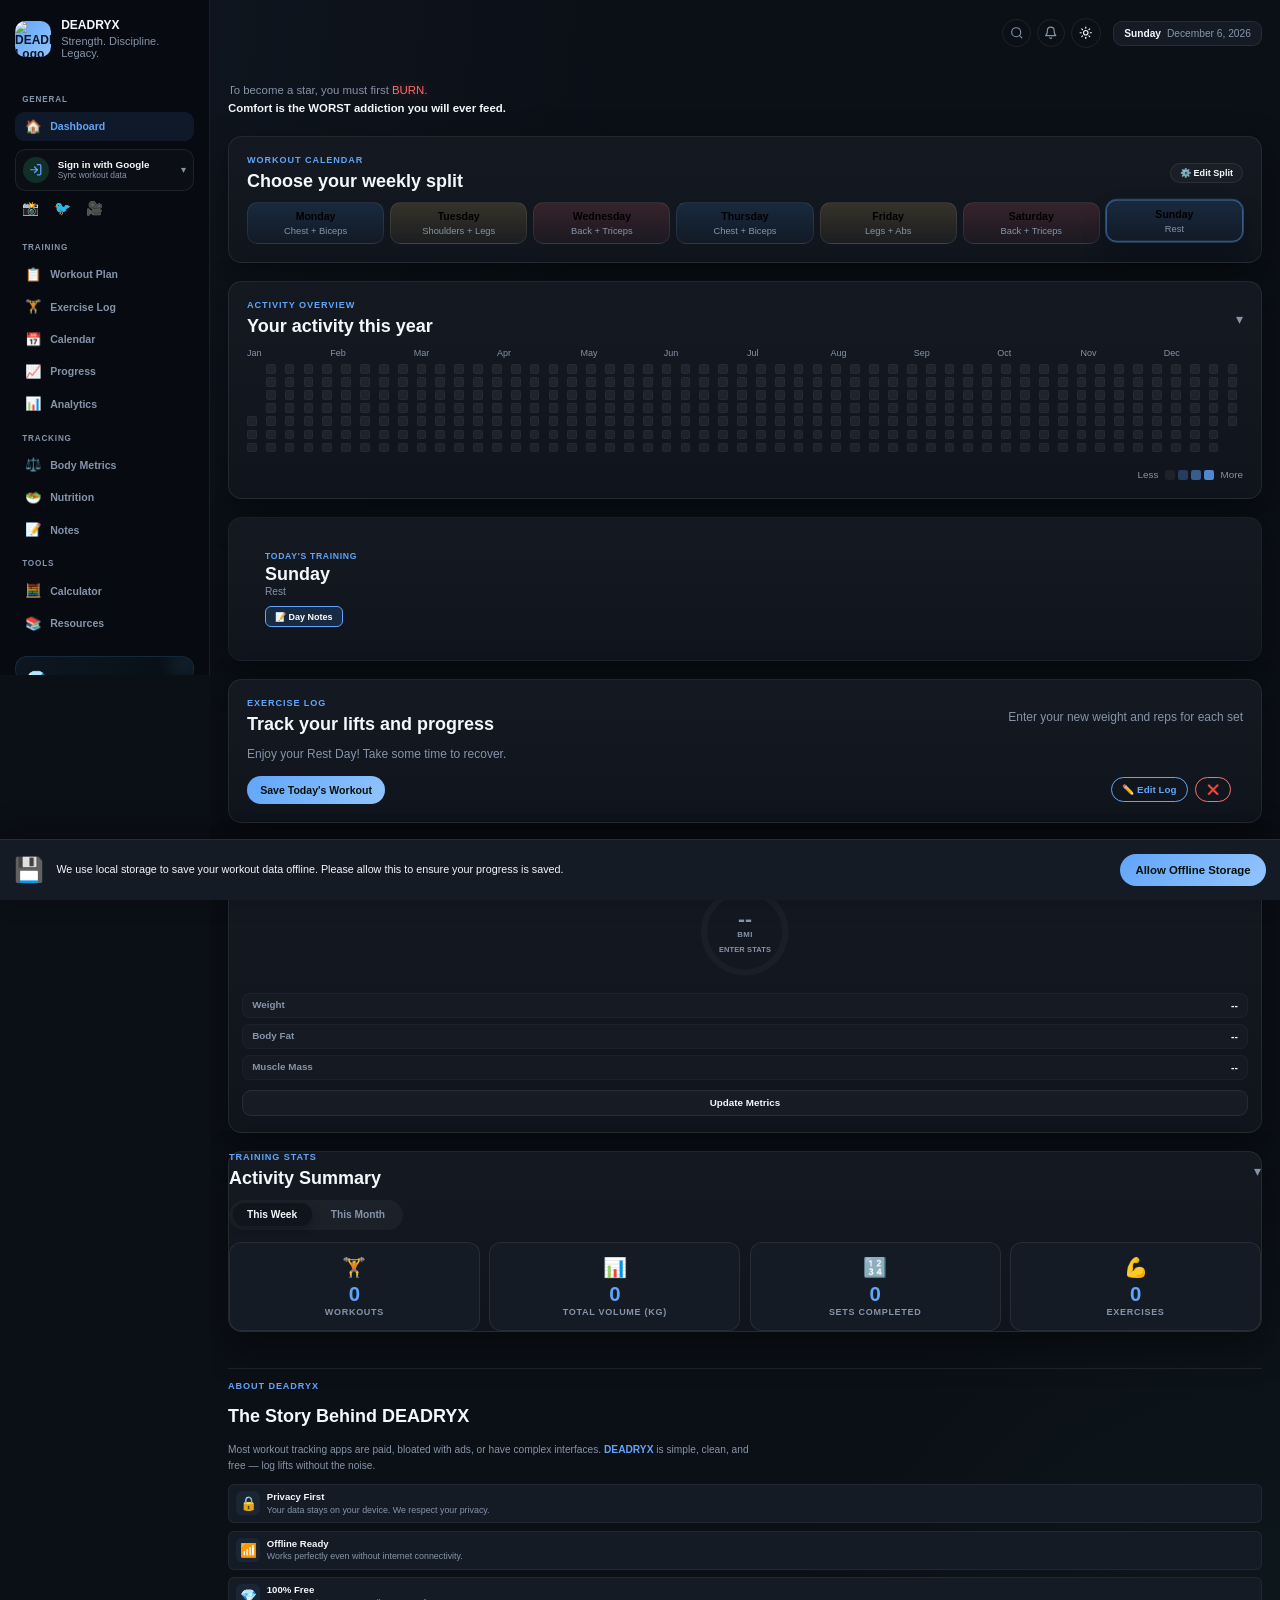
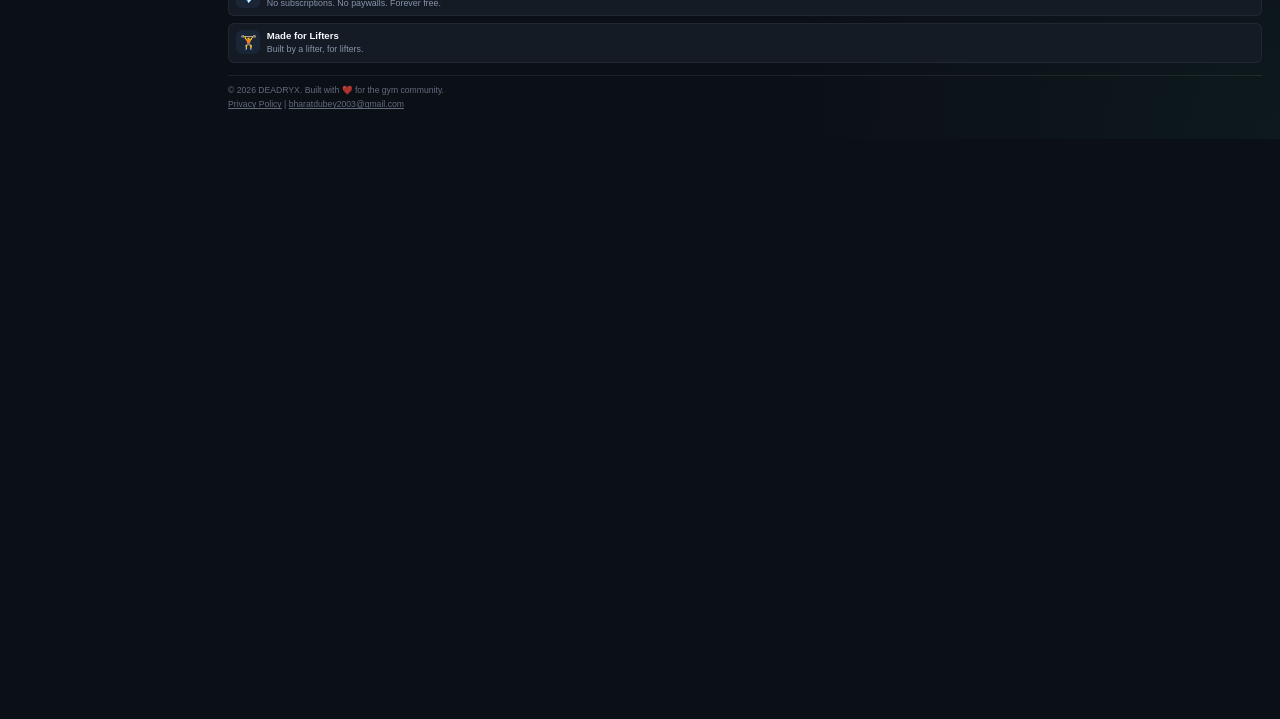
==== commit 3eee10f9: "Add files via upload" ====
--- a/index.html
+++ b/index.html
@@ -9,7 +9,7 @@
   <!-- Security Headers -->
   <meta http-equiv="X-Content-Type-Options" content="nosniff" />
   <meta name="referrer" content="strict-origin-when-cross-origin" />
-  <meta http-equiv="Content-Security-Policy" content="default-src 'self'; script-src 'self' https://apis.google.com https://accounts.google.com https://cdn.jsdelivr.net 'unsafe-inline'; style-src 'self' https://fonts.googleapis.com 'unsafe-inline'; font-src 'self' https://fonts.gstatic.com; img-src 'self' https://*.googleusercontent.com data: blob:; connect-src 'self' https://www.googleapis.com https://accounts.google.com https://apis.google.com; frame-src https://accounts.google.com;" />
+  <meta http-equiv="Content-Security-Policy" content="default-src 'self'; script-src 'self' https://apis.google.com https://accounts.google.com https://cdn.jsdelivr.net 'unsafe-inline'; style-src 'self' https://fonts.googleapis.com 'unsafe-inline'; font-src 'self' https://fonts.gstatic.com; img-src 'self' https://*.googleusercontent.com https://*.google.com data: blob:; connect-src 'self' https://www.googleapis.com https://accounts.google.com https://apis.google.com https://oauth2.googleapis.com https://*.googleapis.com; frame-src https://accounts.google.com https://content.googleapis.com;" />
   <link rel="manifest" href="manifest.json" />
   <link rel="icon" type="image/png" href="favicon.png" />
   <link rel="apple-touch-icon" href="icon-192.png" />
@@ -229,7 +229,7 @@
               <p id="syncStatusMsg" style="font-size: 0.72rem; color: var(--muted); margin: 0;">Waiting for API...</p>
             </div>
           </div>
-          <button class="backup-btn" id="gdriveConnectBtn" disabled onclick="handleAuthClick()" style="width: 100%; justify-content: center; background: rgba(54, 226, 138, 0.1); color: var(--green); border-color: var(--green); margin-bottom: 0.5rem;">Sign in with Google</button>
+          <button class="backup-btn" id="gdriveConnectBtn" onclick="handleAuthClick()" style="width: 100%; justify-content: center; background: rgba(54, 226, 138, 0.1); color: var(--green); border-color: var(--green); margin-bottom: 0.5rem;">Sign in with Google</button>
           <button class="backup-btn" id="gdriveDisconnectBtn" onclick="handleSignoutClick()" style="display: none; width: 100%; justify-content: center;">Sign out</button>
         </div>
 
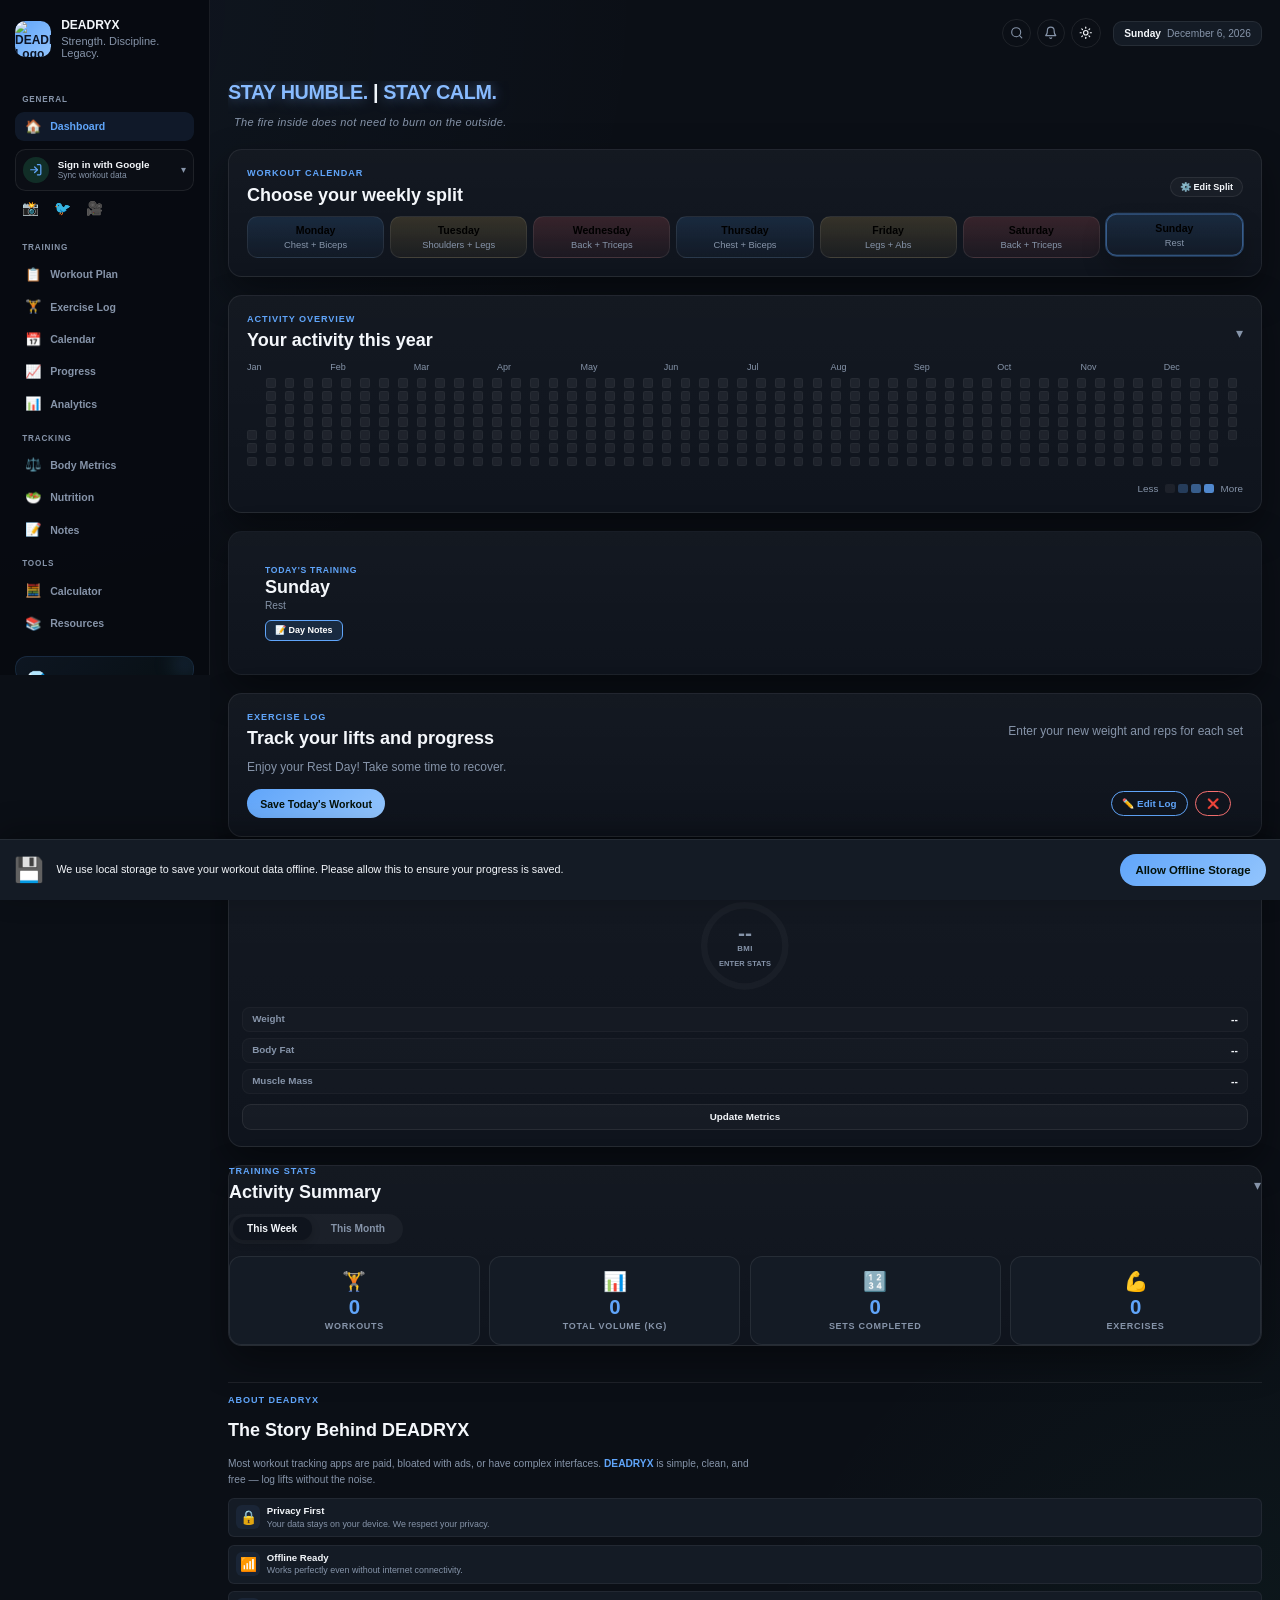
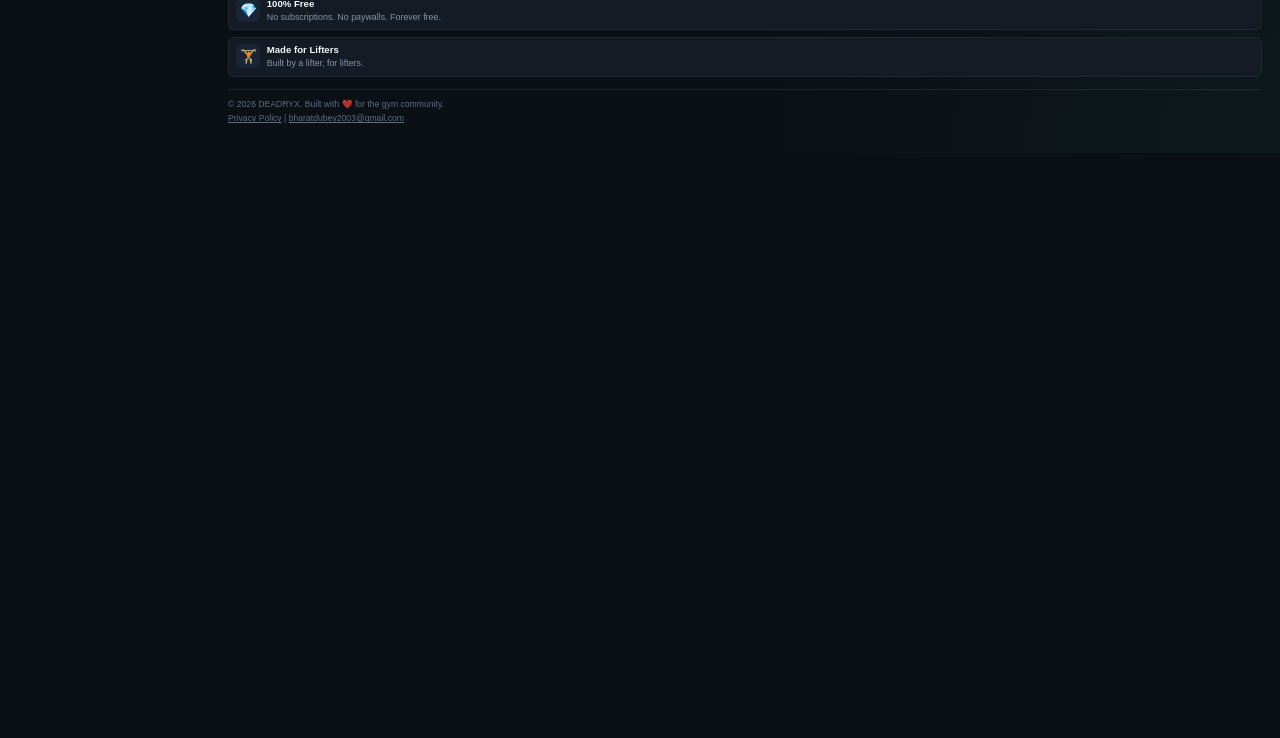
==== commit 4a0c14dc: "Add files via upload" ====
--- a/index.html
+++ b/index.html
@@ -7,8 +7,10 @@
   <meta name="theme-color" content="#0b0f16" />
 
   <!-- Security Headers -->
+  <meta http-equiv="X-Frame-Options" content="SAMEORIGIN" />
   <meta http-equiv="X-Content-Type-Options" content="nosniff" />
   <meta name="referrer" content="strict-origin-when-cross-origin" />
+  <meta http-equiv="Permissions-Policy" content="camera=(), microphone=(), geolocation=(), payment=()" />
   <meta http-equiv="Content-Security-Policy" content="default-src 'self'; script-src 'self' https://apis.google.com https://accounts.google.com https://cdn.jsdelivr.net 'unsafe-inline'; style-src 'self' https://fonts.googleapis.com 'unsafe-inline'; font-src 'self' https://fonts.gstatic.com; img-src 'self' https://*.googleusercontent.com https://*.google.com data: blob:; connect-src 'self' https://www.googleapis.com https://accounts.google.com https://apis.google.com https://oauth2.googleapis.com https://*.googleapis.com; frame-src https://accounts.google.com https://content.googleapis.com;" />
   <link rel="manifest" href="manifest.json" />
   <link rel="icon" type="image/png" href="favicon.png" />
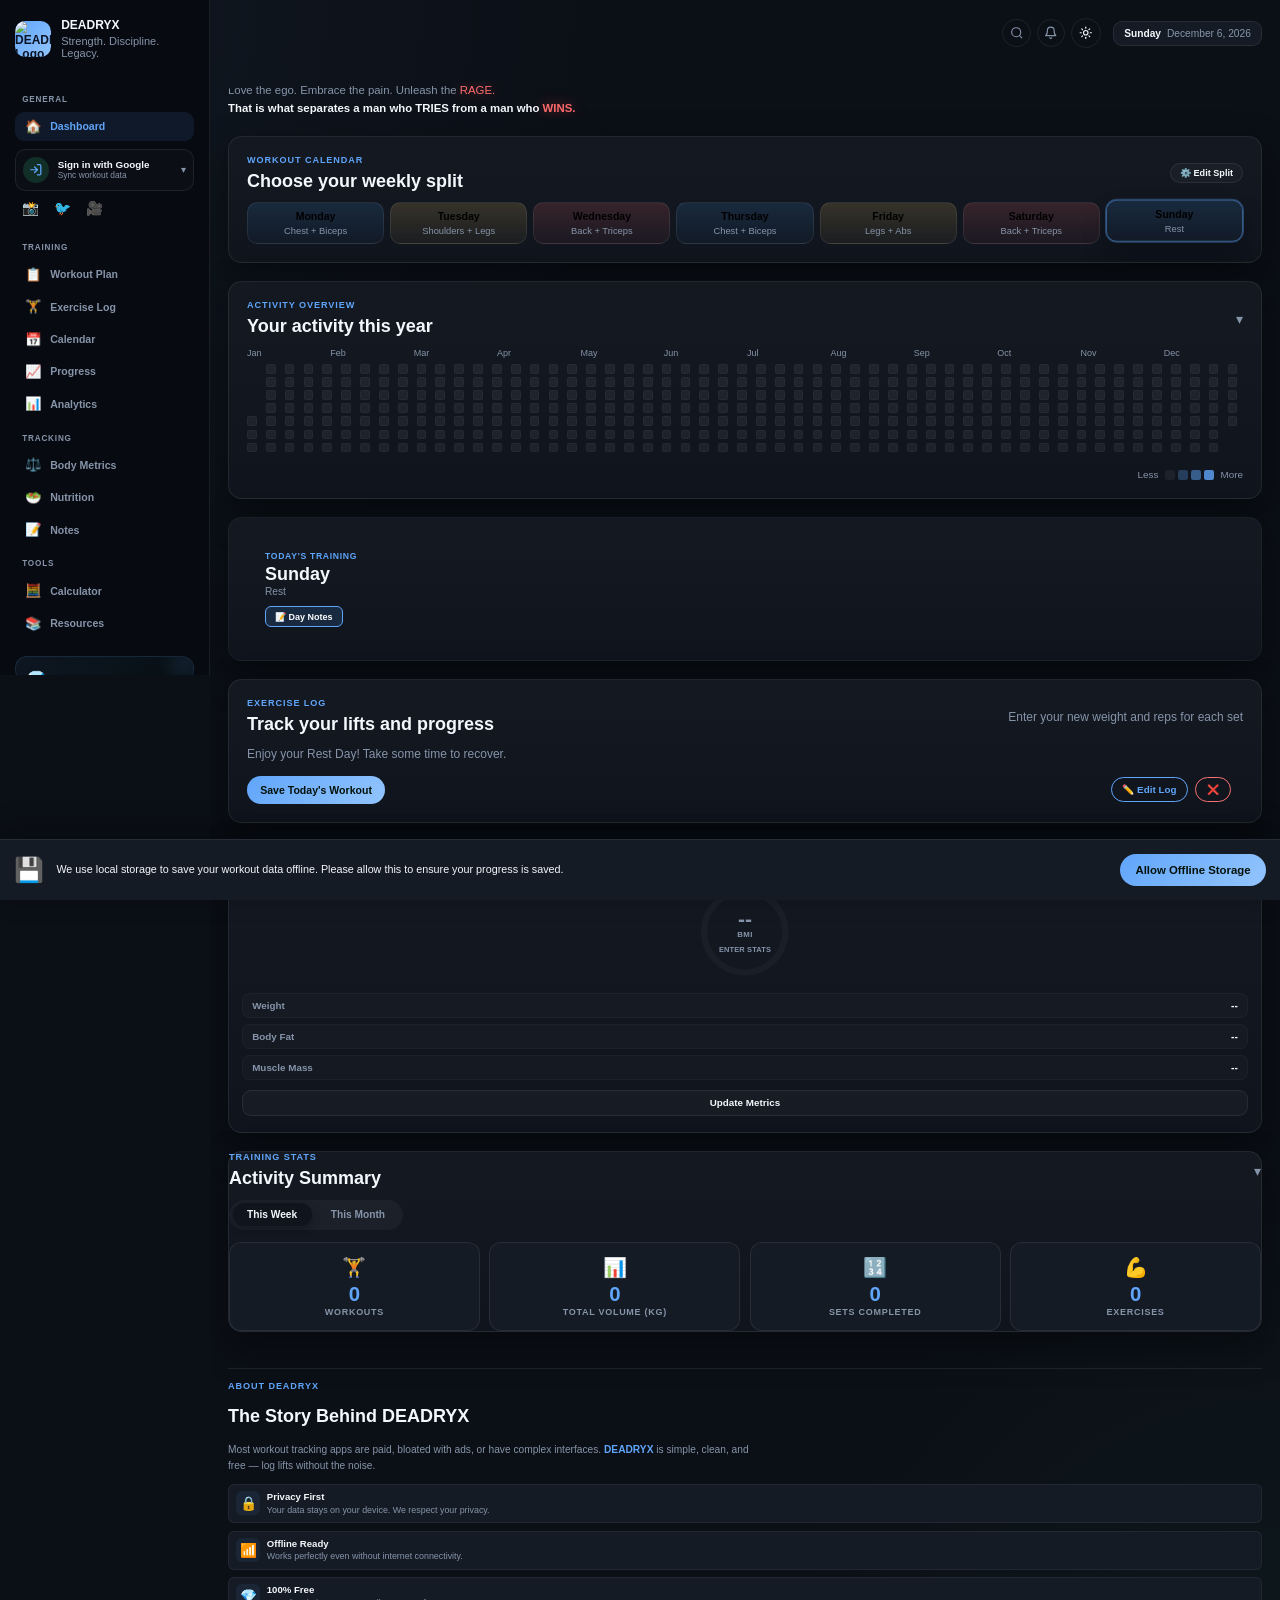
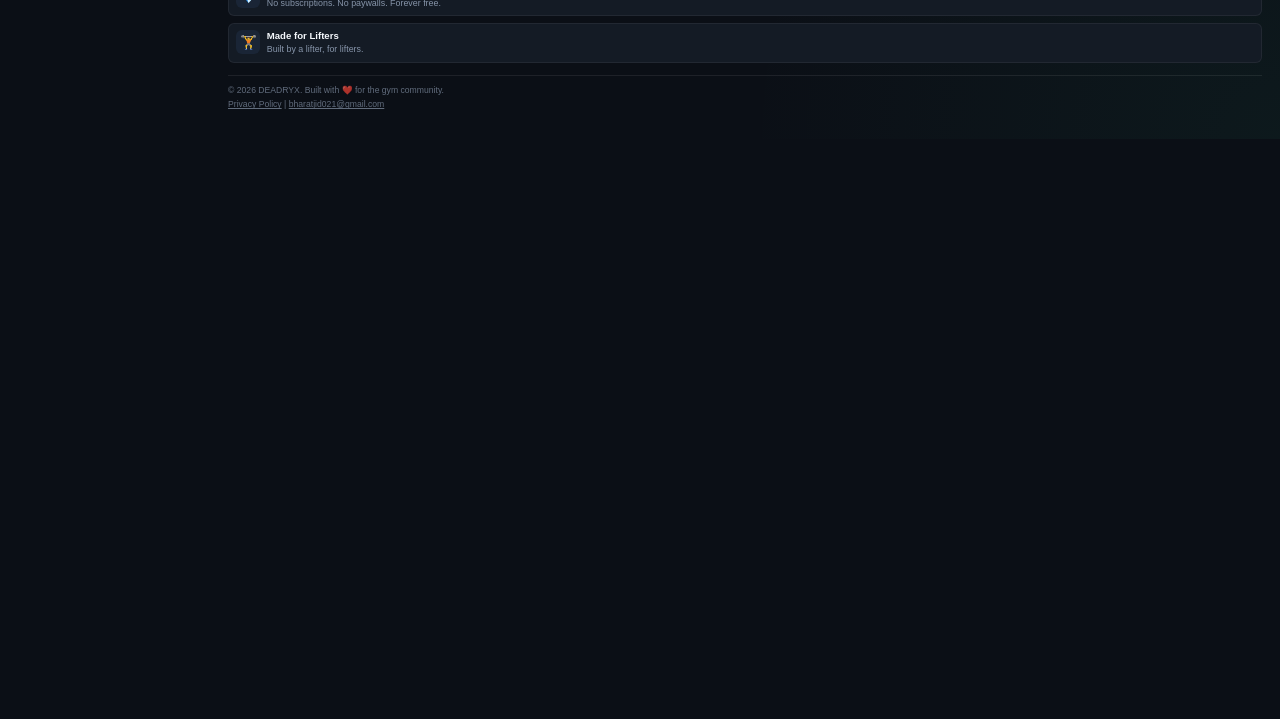
==== commit 1be7ad1c: "Add files via upload" ====
--- a/index.html
+++ b/index.html
@@ -424,7 +424,7 @@
             </div>
             <div class="about-footer-details">
               <p class="about-copyright">&copy; 2026 DEADRYX. Built with ❤️ for the gym community.</p>
-              <p class="about-copyright"><a href="privacy.html" style="color: var(--muted); text-decoration: underline;">Privacy Policy</a> | <a href="mailto:bharatjid2003@gmail.com" style="color: var(--muted); text-decoration: underline;">bharatdubey2003@gmail.com</a></p>
+              <p class="about-copyright"><a href="privacy.html" style="color: var(--muted); text-decoration: underline;">Privacy Policy</a> | <a href="mailto:bharatjid021@gmail.com" style="color: var(--muted); text-decoration: underline;">bharatjid021@gmail.com</a></p>
             </div>
           </footer>
         </div>
--- a/styles.css
+++ b/styles.css
@@ -535,6 +535,48 @@
   color: #8cc4ff;
   font-size: 0.76rem;
   font-weight: 700;
+}
+
+.lock-status-pill {
+  display: inline-flex;
+  align-items: center;
+  gap: 0.3rem;
+  padding: 0.28rem 0.65rem;
+  border-radius: 999px;
+  font-size: 0.75rem;
+  font-weight: 600;
+  white-space: nowrap;
+}
+
+.lock-status-pill.locked {
+  background: rgba(239, 68, 68, 0.12);
+  color: #f87171;
+  border: 1px solid rgba(239, 68, 68, 0.25);
+}
+
+.lock-status-pill.editing {
+  background: rgba(245, 158, 11, 0.15);
+  color: #fbbf24;
+  border: 1px solid rgba(245, 158, 11, 0.3);
+  animation: pulseEditPill 2s infinite ease-in-out;
+}
+
+.lock-status-pill.active {
+  background: rgba(54, 226, 138, 0.12);
+  color: var(--green);
+  border: 1px solid rgba(54, 226, 138, 0.25);
+}
+
+@keyframes pulseEditPill {
+  0%, 100% { opacity: 1; }
+  50% { opacity: 0.7; }
+}
+
+.field-input:disabled {
+  opacity: 0.55;
+  cursor: not-allowed;
+  background: rgba(255, 255, 255, 0.02);
+  border-color: rgba(255, 255, 255, 0.05);
 }
 
 .sets-table {
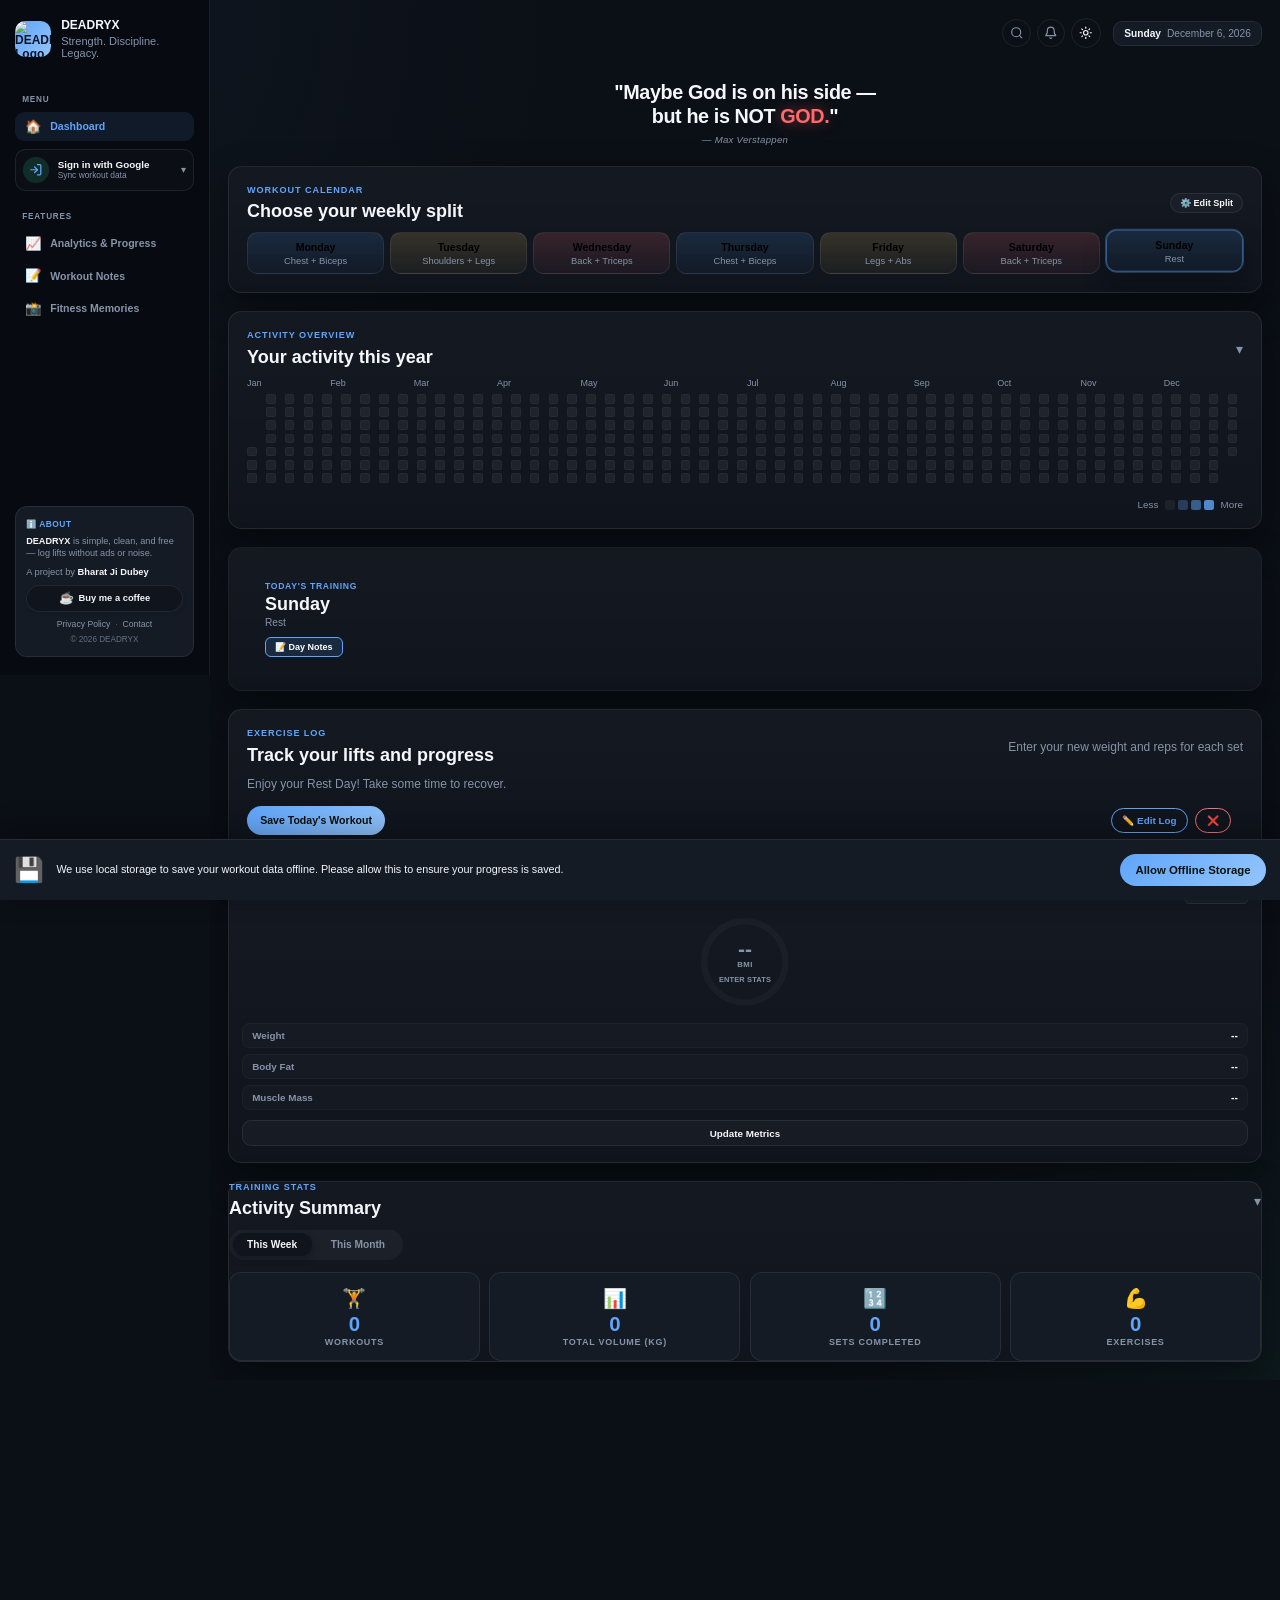
==== commit 3b7f33f5: "Add files via upload" ====
--- a/index.html
+++ b/index.html
@@ -131,7 +131,7 @@
 
       <!-- Navigation Menu -->
       <nav class="sidebar-nav">
-        <div class="nav-group-label">General</div>
+        <div class="nav-group-label">Menu</div>
         <a href="index.html" class="nav-item active">
           <span class="nav-icon">🏠</span>
           <span>Dashboard</span>
@@ -149,66 +149,42 @@
           <span class="profile-chevron">▾</span>
         </div>
 
-        <!-- Social Media Footer -->
-        <div class="sidebar-socials" style="margin-bottom: 0.8rem;">
-          <a href="https://instagram.com" target="_blank" rel="noopener noreferrer" aria-label="Instagram">📸</a>
-          <a href="https://twitter.com" target="_blank" rel="noopener noreferrer" aria-label="Twitter">🐦</a>
-          <a href="https://youtube.com" target="_blank" rel="noopener noreferrer" aria-label="YouTube">🎥</a>
-        </div>
-
-        <div class="nav-group-label">Training</div>
-        <a href="index.html" class="nav-item">
-          <span class="nav-icon">📋</span>
-          <span>Workout Plan</span>
-        </a>
-        <a href="index.html" class="nav-item">
-          <span class="nav-icon">🏋️</span>
-          <span>Exercise Log</span>
-        </a>
-        <a href="index.html" class="nav-item">
-          <span class="nav-icon">📅</span>
-          <span>Calendar</span>
-        </a>
+        <div class="nav-group-label">Features</div>
         <a href="analysis.html" class="nav-item">
           <span class="nav-icon">📈</span>
-          <span>Progress</span>
-        </a>
-        <a href="analysis.html" class="nav-item">
-          <span class="nav-icon">📊</span>
-          <span>Analytics</span>
-        </a>
-
-        <div class="nav-group-label">Tracking</div>
-        <a href="index.html" class="nav-item">
-          <span class="nav-icon">⚖️</span>
-          <span>Body Metrics</span>
-        </a>
-        <a href="index.html" class="nav-item">
-          <span class="nav-icon">🥗</span>
-          <span>Nutrition</span>
+          <span>Analytics & Progress</span>
         </a>
         <a href="notes.html" class="nav-item">
           <span class="nav-icon">📝</span>
-          <span>Notes</span>
+          <span>Workout Notes</span>
         </a>
-
-        <div class="nav-group-label">Tools</div>
-        <a href="index.html" class="nav-item">
-          <span class="nav-icon">🧮</span>
-          <span>Calculator</span>
-        </a>
-        <a href="index.html" class="nav-item">
-          <span class="nav-icon">📚</span>
-          <span>Resources</span>
+        <a href="memories.html" class="nav-item">
+          <span class="nav-icon">📸</span>
+          <span>Fitness Memories</span>
         </a>
       </nav>
 
-      <!-- Go Premium Card -->
-      <div class="go-premium-card">
-        <div class="premium-badge-icon">💎</div>
-        <strong>Go Premium</strong>
-        <p>Unlock advanced analytics, custom programs and more.</p>
-        <button class="upgrade-btn">Upgrade Now &rarr;</button>
+      <!-- Sidebar About Section -->
+      <div class="sidebar-about-card" id="sidebarAboutSection">
+        <div class="sidebar-about-header">
+          <span class="sidebar-about-badge">ℹ️ About</span>
+        </div>
+        <p class="sidebar-about-desc">
+          <strong>DEADRYX</strong> is simple, clean, and free — log lifts without ads or noise.
+        </p>
+        <p class="sidebar-about-author">
+          A project by <strong>Bharat Ji Dubey</strong>
+        </p>
+        <a href="https://buymeacoffee.com/bharatjidubey" target="_blank" rel="noopener noreferrer" class="sidebar-coffee-btn">
+          <span class="coffee-icon">☕</span>
+          Buy me a coffee
+        </a>
+        <div class="sidebar-about-links">
+          <a href="privacy.html">Privacy Policy</a>
+          <span class="legal-dot">·</span>
+          <a href="mailto:bharatjid021@gmail.com">Contact</a>
+        </div>
+        <p class="sidebar-about-copy">&copy; 2026 DEADRYX</p>
       </div>
     </aside>
 
@@ -377,81 +353,31 @@
               <div id="statsSummary"></div>
             </div>
           </section>
-
-          <!-- About Deadryx & Legal Links -->
-          <footer class="about-panel" id="aboutSection">
-            <div class="about-header">
-              <div>
-                <p class="panel-kicker">About DEADRYX</p>
-                <h2>The Story Behind DEADRYX</h2>
-              </div>
-            </div>
-            <div class="about-story">
-              <p class="about-text">
-                Most workout tracking apps are paid, bloated with ads, or have complex interfaces.
-                <strong>DEADRYX</strong> is simple, clean, and free — log lifts without the noise.
-              </p>
-            </div>
-            <div class="about-features">
-              <div class="about-feature-card">
-                <div class="about-icon">🔒</div>
-                <div>
-                  <strong>Privacy First</strong>
-                  <p>Your data stays on your device. We respect your privacy.</p>
-                </div>
-              </div>
-              <div class="about-feature-card">
-                <div class="about-icon">📶</div>
-                <div>
-                  <strong>Offline Ready</strong>
-                  <p>Works perfectly even without internet connectivity.</p>
-                </div>
-              </div>
-              <div class="about-feature-card">
-                <div class="about-icon">💎</div>
-                <div>
-                  <strong>100% Free</strong>
-                  <p>No subscriptions. No paywalls. Forever free.</p>
-                </div>
-              </div>
-              <div class="about-feature-card">
-                <div class="about-icon">🏋️</div>
-                <div>
-                  <strong>Made for Lifters</strong>
-                  <p>Built by a lifter, for lifters.</p>
-                </div>
-              </div>
-            </div>
-            <div class="about-footer-details">
-              <p class="about-copyright">&copy; 2026 DEADRYX. Built with ❤️ for the gym community.</p>
-              <p class="about-copyright"><a href="privacy.html" style="color: var(--muted); text-decoration: underline;">Privacy Policy</a> | <a href="mailto:bharatjid021@gmail.com" style="color: var(--muted); text-decoration: underline;">bharatjid021@gmail.com</a></p>
-            </div>
-          </footer>
         </div>
       </div>
     </main>
 
     <!-- Mobile Bottom Navigation -->
     <nav class="mobile-bottom-nav" id="mobileBottomNav">
-      <button class="bottom-nav-item active" data-nav="dashboard">
+      <a href="index.html" class="bottom-nav-item active">
         <svg width="22" height="22" viewBox="0 0 24 24" fill="none" stroke="currentColor" stroke-width="2" stroke-linecap="round" stroke-linejoin="round"><path d="m3 9 9-7 9 7v11a2 2 0 0 1-2 2H5a2 2 0 0 1-2-2z"/><polyline points="9 22 9 12 15 12 15 22"/></svg>
         <span>Dashboard</span>
-      </button>
-      <button class="bottom-nav-item" data-nav="plan">
-        <svg width="22" height="22" viewBox="0 0 24 24" fill="none" stroke="currentColor" stroke-width="2" stroke-linecap="round" stroke-linejoin="round"><rect width="18" height="18" x="3" y="4" rx="2" ry="2"/><line x1="16" x2="16" y1="2" y2="6"/><line x1="8" x2="8" y1="2" y2="6"/><line x1="3" x2="21" y1="10" y2="10"/></svg>
-        <span>Plan</span>
-      </button>
-      <button class="bottom-nav-item" data-nav="log">
+      </a>
+      <a href="analysis.html" class="bottom-nav-item">
+        <svg width="22" height="22" viewBox="0 0 24 24" fill="none" stroke="currentColor" stroke-width="2" stroke-linecap="round" stroke-linejoin="round"><line x1="12" x2="12" y1="20" y2="10"/><line x1="18" x2="18" y1="20" y2="4"/><line x1="6" x2="6" y1="20" y2="16"/></svg>
+        <span>Analytics</span>
+      </a>
+      <a href="notes.html" class="bottom-nav-item">
         <svg width="22" height="22" viewBox="0 0 24 24" fill="none" stroke="currentColor" stroke-width="2" stroke-linecap="round" stroke-linejoin="round"><path d="M14.5 2H6a2 2 0 0 0-2 2v16a2 2 0 0 0 2 2h12a2 2 0 0 0 2-2V7.5L14.5 2z"/><polyline points="14 2 14 8 20 8"/><line x1="16" x2="8" y1="13" y2="13"/><line x1="16" x2="8" y1="17" y2="17"/><line x1="10" x2="8" y1="9" y2="9"/></svg>
-        <span>Log</span>
-      </button>
-      <button class="bottom-nav-item" data-nav="progress">
-        <svg width="22" height="22" viewBox="0 0 24 24" fill="none" stroke="currentColor" stroke-width="2" stroke-linecap="round" stroke-linejoin="round"><line x1="12" x2="12" y1="20" y2="10"/><line x1="18" x2="18" y1="20" y2="4"/><line x1="6" x2="6" y1="20" y2="16"/></svg>
-        <span>Progress</span>
-      </button>
-      <button class="bottom-nav-item" data-nav="more" id="mobileMenuBtn">
+        <span>Notes</span>
+      </a>
+      <a href="memories.html" class="bottom-nav-item">
+        <svg width="22" height="22" viewBox="0 0 24 24" fill="none" stroke="currentColor" stroke-width="2" stroke-linecap="round" stroke-linejoin="round"><rect width="18" height="18" x="3" y="3" rx="2" ry="2"/><circle cx="9" cy="9" r="2"/><path d="m21 15-3.086-3.086a2 2 0 0 0-2.828 0L6 21"/></svg>
+        <span>Memories</span>
+      </a>
+      <button class="bottom-nav-item" id="mobileMenuBtn">
         <svg width="22" height="22" viewBox="0 0 24 24" fill="none" stroke="currentColor" stroke-width="2" stroke-linecap="round" stroke-linejoin="round"><circle cx="12" cy="12" r="1"/><circle cx="12" cy="5" r="1"/><circle cx="12" cy="19" r="1"/></svg>
-        <span>More</span>
+        <span>Menu</span>
       </button>
     </nav>
   </div>
--- a/styles.css
+++ b/styles.css
@@ -1312,6 +1312,7 @@
   transition: all 0.25s ease;
   position: relative;
   letter-spacing: 0.02em;
+  text-decoration: none;
 }
 
 .bottom-nav-item svg {
@@ -3132,6 +3133,7 @@
 
 /* --- Go Premium Badge Card --- */
 .go-premium-card {
+  flex-shrink: 0;
   background: linear-gradient(135deg, rgba(96, 165, 250, 0.08), rgba(52, 211, 153, 0.03));
   border: 1px solid rgba(96, 165, 250, 0.15);
   border-radius: 16px;
@@ -3139,6 +3141,12 @@
   position: relative;
   overflow: hidden;
   margin-top: auto;
+}
+
+:root[data-theme="light"] .go-premium-card {
+  background: #ffffff;
+  border-color: rgba(0, 0, 0, 0.08);
+  box-shadow: 0 2px 8px rgba(0, 0, 0, 0.04);
 }
 
 .go-premium-card::before {
@@ -3321,16 +3329,20 @@
   min-height: auto;
   display: flex;
   flex-direction: column;
-  align-items: flex-start;
+  align-items: center;
+  text-align: center;
 }
 .quote-content {
   padding: 0;
   min-height: auto;
-  justify-content: flex-start;
+  justify-content: center;
+  align-items: center;
+  text-align: center;
   width: 100%;
 }
 .quote-text {
-  text-align: left;
+  text-align: center;
+  width: 100%;
 }
 .quote-text .q-hero {
   font-size: 1.65rem;
@@ -3339,18 +3351,21 @@
   letter-spacing: -0.02em;
   color: var(--text);
   margin-bottom: 0.4rem;
+  text-align: center;
 }
 .quote-text .q-sub {
   font-size: 0.95rem;
   color: var(--muted);
   line-height: 1.6;
   margin-top: 0;
+  text-align: center;
 }
 .quote-text .q-author {
   font-size: 0.8rem;
   color: var(--muted);
-  display: inline-block;
-  margin-left: 0.5rem;
+  display: block;
+  margin: 0.4rem auto 0;
+  text-align: center;
 }
 
 /* --- Today's Training Banner Peak Card --- */
@@ -3695,13 +3710,125 @@
   border-radius: 8px;
 }
 
-.about-footer-details {
-  margin-top: 1rem;
-  padding-top: 0.8rem;
-  border-top: 1px solid var(--border);
+/* ---- Precedent-inspired Minimal Footer ---- */
+.about-minimal-footer {
   display: flex;
   flex-direction: column;
-  gap: 0.35rem;
+  align-items: center;
+  gap: 0.75rem;
+  margin-top: 2.5rem;
+  padding: 2.5rem 1rem 1.5rem;
+  position: relative;
+  text-align: center;
+}
+
+/* Gradient background fade — matches the reference image */
+.about-minimal-footer::before {
+  content: "";
+  position: absolute;
+  inset: 0;
+  border-radius: 20px 20px 0 0;
+  background: linear-gradient(180deg,
+    transparent 0%,
+    rgba(96, 165, 250, 0.03) 30%,
+    rgba(96, 165, 250, 0.08) 70%,
+    rgba(96, 165, 250, 0.12) 100%
+  );
+  pointer-events: none;
+  z-index: 0;
+}
+
+:root[data-theme="light"] .about-minimal-footer::before {
+  background: linear-gradient(180deg,
+    transparent 0%,
+    rgba(59, 130, 246, 0.04) 30%,
+    rgba(59, 130, 246, 0.08) 70%,
+    rgba(147, 197, 253, 0.18) 100%
+  );
+}
+
+.about-minimal-footer > * {
+  position: relative;
+  z-index: 1;
+}
+
+.about-attribution {
+  margin: 0;
+  font-size: 0.88rem;
+  color: var(--muted);
+  letter-spacing: 0.01em;
+}
+
+.about-attribution strong {
+  color: var(--text);
+  font-weight: 700;
+}
+
+/* Buy me a coffee button */
+.buy-coffee-btn {
+  display: inline-flex;
+  align-items: center;
+  gap: 0.5rem;
+  padding: 0.55rem 1.2rem;
+  font-size: 0.82rem;
+  font-weight: 600;
+  color: var(--text);
+  text-decoration: none;
+  background: var(--panel-2);
+  border: 1px solid var(--border);
+  border-radius: 999px;
+  transition: all 0.3s ease;
+  cursor: pointer;
+  box-shadow: 0 2px 8px rgba(0, 0, 0, 0.06);
+}
+
+.buy-coffee-btn:hover {
+  border-color: rgba(251, 191, 36, 0.5);
+  background: rgba(251, 191, 36, 0.08);
+  transform: translateY(-2px);
+  box-shadow: 0 4px 16px rgba(251, 191, 36, 0.15);
+}
+
+:root[data-theme="light"] .buy-coffee-btn {
+  background: #ffffff;
+  border-color: rgba(0, 0, 0, 0.1);
+  box-shadow: 0 1px 4px rgba(0, 0, 0, 0.06);
+}
+
+:root[data-theme="light"] .buy-coffee-btn:hover {
+  border-color: rgba(251, 191, 36, 0.6);
+  background: rgba(251, 191, 36, 0.06);
+  box-shadow: 0 4px 16px rgba(251, 191, 36, 0.12);
+}
+
+.coffee-icon {
+  font-size: 1rem;
+}
+
+/* Legal links */
+.about-legal-links {
+  display: flex;
+  align-items: center;
+  gap: 0.5rem;
+  margin-top: 0.25rem;
+}
+
+.about-legal-links a {
+  color: var(--muted);
+  text-decoration: none;
+  font-size: 0.75rem;
+  transition: color 0.2s ease;
+}
+
+.about-legal-links a:hover {
+  color: var(--green);
+  text-decoration: underline;
+}
+
+.legal-dot {
+  color: var(--muted);
+  opacity: 0.5;
+  font-size: 0.75rem;
 }
 
 .about-footer-details .about-copyright {
@@ -3738,4 +3865,122 @@
   }
 }
 
-
+/* --- Sidebar About Card --- */
+.sidebar-about-card {
+  flex-shrink: 0;
+  margin-top: 0.75rem;
+  padding: 1rem 0.85rem;
+  background: var(--panel-2);
+  border: 1px solid var(--border);
+  border-radius: 16px;
+  display: flex;
+  flex-direction: column;
+  gap: 0.5rem;
+}
+
+:root[data-theme="light"] .sidebar-about-card {
+  background: #f8fafc;
+  border-color: rgba(0, 0, 0, 0.08);
+}
+
+.sidebar-about-header {
+  display: flex;
+  align-items: center;
+  justify-content: space-between;
+}
+
+.sidebar-about-badge {
+  font-size: 0.7rem;
+  font-weight: 700;
+  text-transform: uppercase;
+  letter-spacing: 0.06em;
+  color: var(--green);
+}
+
+.sidebar-about-desc {
+  margin: 0;
+  font-size: 0.76rem;
+  color: var(--muted);
+  line-height: 1.4;
+}
+
+.sidebar-about-desc strong {
+  color: var(--text);
+}
+
+.sidebar-about-author {
+  margin: 0.1rem 0 0;
+  font-size: 0.78rem;
+  color: var(--muted);
+}
+
+.sidebar-about-author strong {
+  color: var(--text);
+  font-weight: 700;
+}
+
+.sidebar-coffee-btn {
+  display: flex;
+  align-items: center;
+  justify-content: center;
+  gap: 0.4rem;
+  padding: 0.45rem 0.75rem;
+  font-size: 0.78rem;
+  font-weight: 600;
+  color: var(--text);
+  text-decoration: none;
+  background: var(--panel);
+  border: 1px solid var(--border);
+  border-radius: 999px;
+  transition: all 0.25s ease;
+  box-shadow: 0 2px 6px rgba(0, 0, 0, 0.08);
+  margin-top: 0.15rem;
+}
+
+.sidebar-coffee-btn:hover {
+  border-color: rgba(251, 191, 36, 0.5);
+  background: rgba(251, 191, 36, 0.1);
+  color: #fbbf24;
+  transform: translateY(-1px);
+}
+
+:root[data-theme="light"] .sidebar-coffee-btn {
+  background: #ffffff;
+  border-color: rgba(0, 0, 0, 0.12);
+}
+
+:root[data-theme="light"] .sidebar-coffee-btn:hover {
+  border-color: rgba(245, 158, 11, 0.6);
+  background: rgba(245, 158, 11, 0.08);
+  color: #d97706;
+}
+
+.sidebar-about-links {
+  display: flex;
+  align-items: center;
+  justify-content: center;
+  gap: 0.4rem;
+  font-size: 0.72rem;
+  margin-top: 0.1rem;
+}
+
+.sidebar-about-links a {
+  color: var(--muted);
+  text-decoration: none;
+  transition: color 0.2s ease;
+}
+
+.sidebar-about-links a:hover {
+  color: var(--green);
+}
+
+.sidebar-about-copy {
+  margin: 0;
+  text-align: center;
+  font-size: 0.68rem;
+  color: var(--muted);
+  opacity: 0.7;
+}
+
+
+
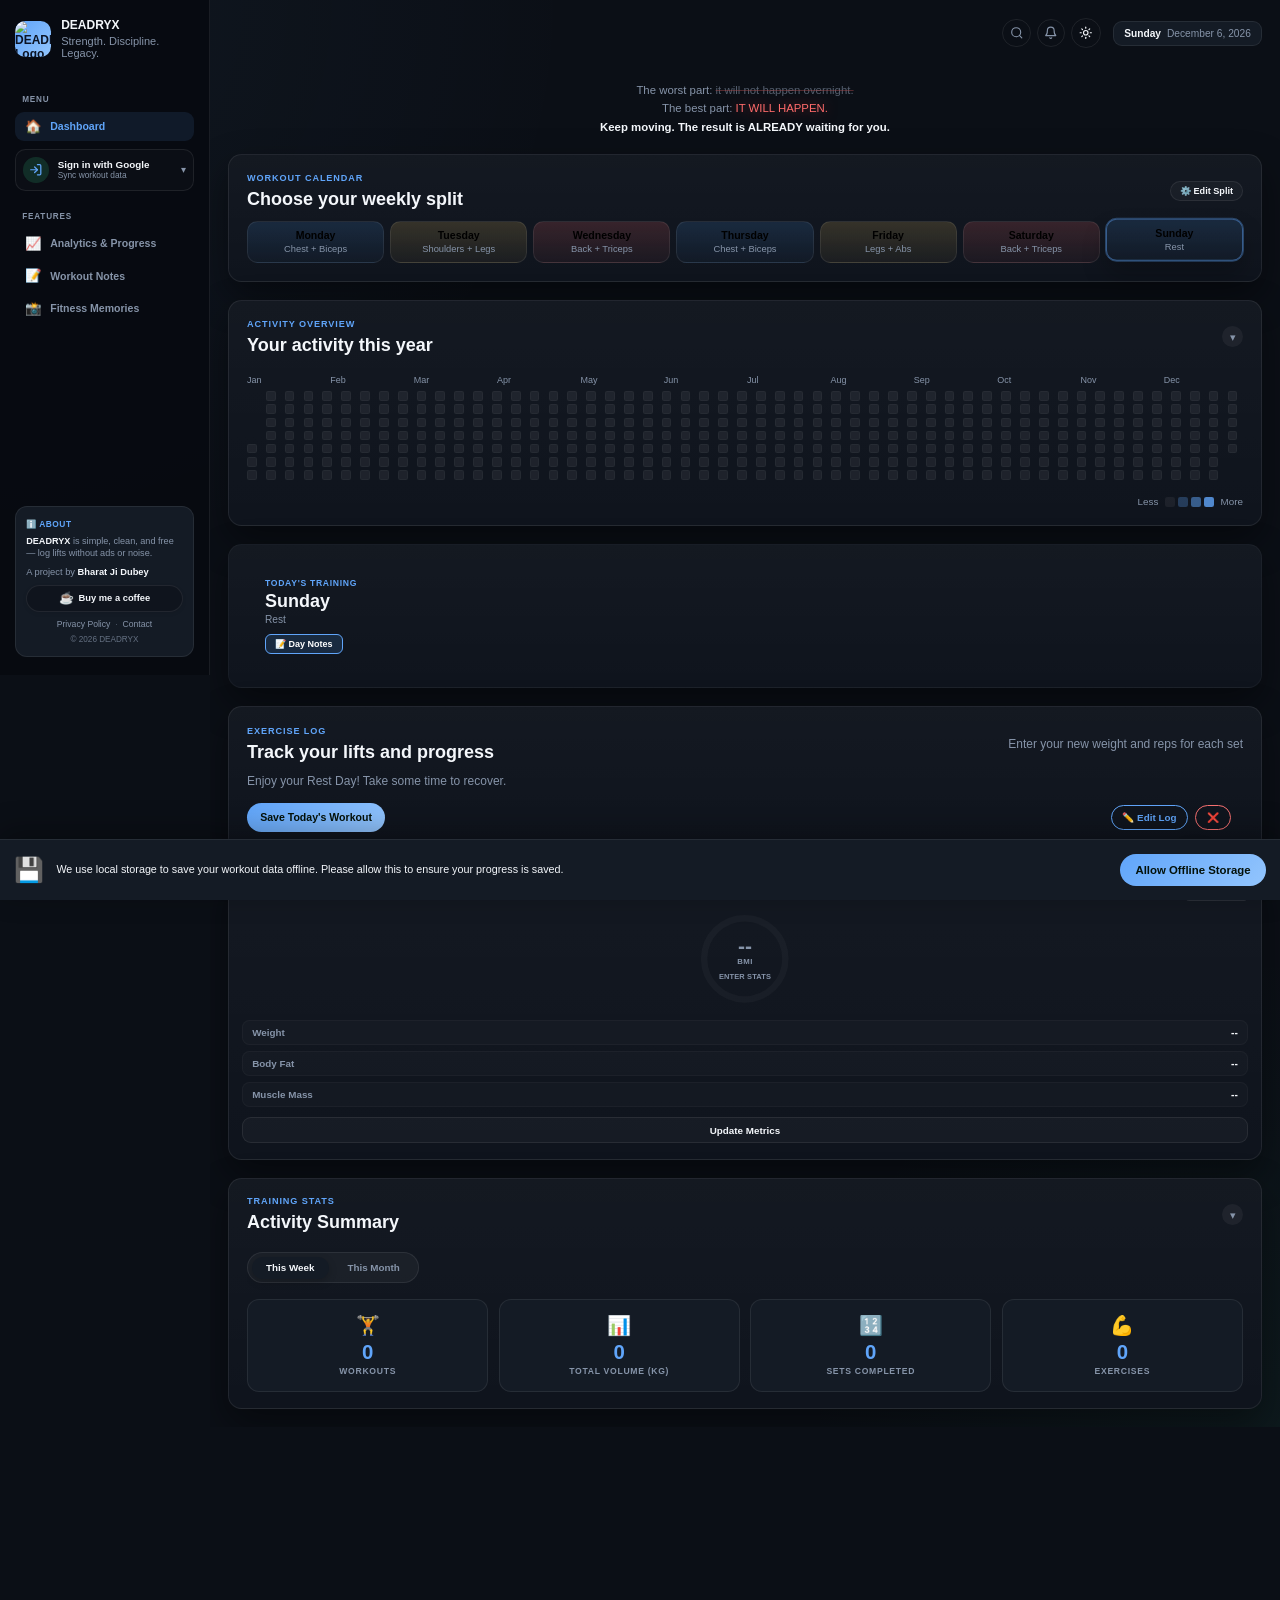
==== commit a214b810: "Add files via upload" ====
--- a/index.html
+++ b/index.html
@@ -220,6 +220,7 @@
             <button class="backup-btn" id="importBtn" style="flex: 1; justify-content: center;">⬆️ Import</button>
             <input type="file" id="importFile" accept="application/json" style="display: none;">
           </div>
+          <button class="backup-btn" id="csvExportBtn" onclick="if(typeof exportHistoryToCSV==='function')exportHistoryToCSV()" style="width: 100%; justify-content: center; margin-top: 0.5rem; background: rgba(52, 211, 153, 0.1); color: var(--accent2); border-color: var(--accent2);">📊 Export History to CSV</button>
         </div>
 
         <!-- Hidden inputs list for split structure compatibility -->
@@ -475,6 +476,7 @@
   </div>
 
   <script src="stats.js" defer></script>
+  <script src="tools.js" defer></script>
   <script src="script.js" defer></script>
   <script src="bmi.js" defer></script>
 
--- a/styles.css
+++ b/styles.css
@@ -106,6 +106,7 @@
   border: 1px solid var(--border);
   border-radius: var(--radius);
   box-shadow: var(--shadow);
+  padding: 1.4rem 1.5rem;
   transition: border-color 0.3s ease, box-shadow 0.3s ease;
   /* Entrance animation */
   opacity: 0;
@@ -142,28 +143,47 @@
   justify-content: space-between;
   cursor: pointer;
   user-select: none;
+  width: 100%;
 }
 
 .panel-header-toggle .collapse-icon {
-  transition: transform 0.3s ease;
-  color: var(--muted);
-  font-size: 1.2rem;
+  display: inline-flex;
+  align-items: center;
+  justify-content: center;
+  width: 28px;
+  height: 28px;
+  border-radius: 50%;
+  background: rgba(255, 255, 255, 0.05);
+  color: var(--muted);
+  font-size: 0.95rem;
+  transition: all 0.3s ease;
+}
+
+:root[data-theme="light"] .panel-header-toggle .collapse-icon {
+  background: rgba(0, 0, 0, 0.05);
+}
+
+.panel-header-toggle:hover .collapse-icon {
+  color: var(--green);
+  background: var(--green-soft);
 }
 
 .panel.collapsed .collapse-icon {
-  transform: rotate(-90deg);
+  transform: rotate(-180deg);
 }
 
 .panel-collapse-body {
   overflow: hidden;
   max-height: 2000px;
-  transition: max-height 0.4s ease, opacity 0.3s ease;
+  transition: max-height 0.4s ease, opacity 0.3s ease, padding 0.3s ease;
   opacity: 1;
+  padding-top: 0.75rem;
 }
 
 .panel.collapsed .panel-collapse-body {
   max-height: 0;
   opacity: 0;
+  padding-top: 0;
 }
 
 /* Panel hover glow */
@@ -581,10 +601,11 @@
 
 .sets-table {
   overflow-x: auto;
+  -webkit-overflow-scrolling: touch;
 }
 
 .table-grid {
-  min-width: 100%;
+  min-width: 580px;
   display: grid;
   gap: 0.4rem;
 }
@@ -592,8 +613,8 @@
 .table-head,
 .set-row {
   display: grid;
-  grid-template-columns: 90px 1.2fr 1fr 1fr;
-  gap: 0.75rem;
+  grid-template-columns: 90px 1.2fr 1fr 0.7fr 0.65fr 0.65fr;
+  gap: 0.5rem;
   align-items: center;
 }
 
@@ -792,6 +813,39 @@
 
 .analysis-btn:hover {
   background: var(--green-soft);
+}
+
+/* Exercise Selector Bar (Analytics & Notes) */
+.exercise-selector-bar {
+  display: flex;
+  align-items: center;
+  gap: 0.5rem;
+  flex-wrap: wrap;
+}
+
+.exercise-select-label {
+  font-size: 0.82rem;
+  font-weight: 600;
+  color: var(--muted);
+}
+
+.exercise-select-input {
+  padding: 0.4rem 0.75rem;
+  border-radius: 8px;
+  border: 1px solid var(--border);
+  background: var(--panel-2);
+  color: var(--text);
+  font-family: inherit;
+  font-size: 0.85rem;
+  font-weight: 600;
+  cursor: pointer;
+  transition: border-color 0.2s ease, box-shadow 0.2s ease;
+}
+
+.exercise-select-input:focus {
+  outline: none;
+  border-color: var(--green);
+  box-shadow: 0 0 0 2px var(--green-soft);
 }
 
 .chart-container {
@@ -1416,8 +1470,12 @@
     min-width: 100%;
   }
   .table-head, .set-row {
-    grid-template-columns: 75px 1.2fr 1fr 1fr;
-    gap: 0.5rem;
+    grid-template-columns: 65px 1fr 0.9fr 0.6fr 0.6fr 0.55fr;
+    gap: 0.35rem;
+  }
+  .table-head span:nth-child(5),
+  .table-head span:nth-child(6) {
+    font-size: 0.65rem;
   }
 }
 
@@ -1732,48 +1790,72 @@
 /* ========== STATS SUMMARY ========== */
 .stats-tabs {
   display: inline-flex;
-  gap: 0.4rem;
+  gap: 0.35rem;
   background: rgba(255, 255, 255, 0.04);
   padding: 0.3rem;
   border-radius: 999px;
-  margin-bottom: 1rem;
+  margin-bottom: 1.25rem;
+  border: 1px solid var(--border);
 }
 
 :root[data-theme="light"] .stats-tabs {
   background: rgba(0, 0, 0, 0.05);
+  border-color: rgba(0, 0, 0, 0.06);
 }
 
 .stats-tab {
   border: 0;
   background: transparent;
   color: var(--muted);
-  padding: 0.5rem 1.2rem;
+  padding: 0.45rem 1.2rem;
   border-radius: 999px;
   font-weight: 600;
-  font-size: 0.85rem;
+  font-size: 0.82rem;
   cursor: pointer;
   transition: all 0.2s ease;
 }
 
 .stats-tab.active {
-  background: var(--panel);
+  background: var(--panel-2);
   color: var(--text);
   box-shadow: 0 4px 12px rgba(0, 0, 0, 0.2);
+}
+
+:root[data-theme="light"] .stats-tab.active {
+  background: #ffffff;
+  color: var(--text);
+  box-shadow: 0 2px 8px rgba(0, 0, 0, 0.08);
 }
 
 .stats-grid {
   display: grid;
   grid-template-columns: repeat(4, 1fr);
-  gap: 0.8rem;
+  gap: 0.85rem;
 }
 
 .stat-card {
   background: var(--panel-2);
   border: 1px solid var(--border);
   border-radius: 16px;
-  padding: 1.1rem 1rem;
+  padding: 1.2rem 1rem;
   text-align: center;
   transition: all 0.25s ease;
+  display: flex;
+  flex-direction: column;
+  align-items: center;
+  justify-content: center;
+}
+
+:root[data-theme="light"] .stat-card {
+  background: #f8fafc;
+  border-color: rgba(0, 0, 0, 0.08);
+  box-shadow: 0 2px 6px rgba(0, 0, 0, 0.02);
+}
+
+:root[data-theme="light"] .stat-card:hover {
+  background: #ffffff;
+  border-color: var(--green);
+  box-shadow: 0 4px 16px rgba(59, 130, 246, 0.12);
 }
 
 .stat-card:hover {
@@ -1791,15 +1873,29 @@
   font-weight: 800;
   color: var(--green);
   line-height: 1;
-  margin-bottom: 0.25rem;
+  margin-bottom: 0.35rem;
 }
 
 .stat-label {
-  font-size: 0.75rem;
+  font-size: 0.72rem;
   color: var(--muted);
   text-transform: uppercase;
   letter-spacing: 0.08em;
-  font-weight: 600;
+  font-weight: 700;
+}
+
+@media (max-width: 768px) {
+  .stats-grid {
+    grid-template-columns: repeat(2, 1fr);
+    gap: 0.75rem;
+  }
+}
+
+@media (max-width: 480px) {
+  .stats-grid {
+    grid-template-columns: 1fr 1fr;
+    gap: 0.6rem;
+  }
 }
 
 
@@ -2518,6 +2614,7 @@
 
 /* --- Media Card --- */
 .media-card {
+  position: relative;
   background: var(--panel-2);
   border: 1px solid var(--border);
   border-radius: 16px;
@@ -2527,6 +2624,47 @@
               border-color 0.3s ease;
   cursor: pointer;
   animation: fadeInUp 0.45s ease forwards;
+}
+
+.media-delete-btn {
+  position: absolute;
+  top: 10px;
+  right: 10px;
+  width: 30px;
+  height: 30px;
+  border-radius: 50%;
+  background: rgba(11, 15, 22, 0.75);
+  backdrop-filter: blur(8px);
+  -webkit-backdrop-filter: blur(8px);
+  border: 1px solid rgba(255, 255, 255, 0.15);
+  color: var(--muted);
+  font-size: 1.2rem;
+  line-height: 1;
+  display: grid;
+  place-items: center;
+  cursor: pointer;
+  z-index: 10;
+  transition: all 0.2s ease;
+  opacity: 0.85;
+}
+
+.media-delete-btn:hover {
+  background: rgba(239, 68, 68, 0.95);
+  color: #fff;
+  border-color: rgba(239, 68, 68, 1);
+  transform: scale(1.1);
+  opacity: 1;
+}
+
+:root[data-theme="light"] .media-delete-btn {
+  background: rgba(255, 255, 255, 0.85);
+  border-color: rgba(0, 0, 0, 0.12);
+  color: #475569;
+}
+
+:root[data-theme="light"] .media-delete-btn:hover {
+  background: rgba(239, 68, 68, 0.95);
+  color: #fff;
 }
 
 .media-card:hover {
@@ -3983,4 +4121,766 @@
 }
 
 
-
+/* ==================== PRO TOOLS: FLOATING REST TIMER ==================== */
+.rest-timer-widget {
+  position: fixed;
+  bottom: 85px;
+  left: 16px;
+  z-index: 9000;
+  transition: all 0.35s cubic-bezier(0.4, 0, 0.2, 1);
+}
+
+@media (min-width: 769px) {
+  .rest-timer-widget {
+    bottom: 24px;
+    left: auto;
+    right: 24px;
+  }
+}
+
+.timer-collapsed-bar {
+  display: flex;
+  align-items: center;
+  gap: 0.5rem;
+  padding: 0.5rem 0.85rem;
+  background: var(--panel-2);
+  border: 1px solid var(--border);
+  border-radius: 50px;
+  cursor: pointer;
+  color: var(--green);
+  font-weight: 600;
+  font-size: 0.85rem;
+  box-shadow: 0 4px 20px rgba(0, 0, 0, 0.3);
+  backdrop-filter: blur(12px);
+  -webkit-backdrop-filter: blur(12px);
+  transition: all 0.25s ease;
+}
+
+.timer-collapsed-bar:hover {
+  border-color: var(--green);
+  box-shadow: 0 4px 24px rgba(96, 165, 250, 0.2);
+}
+
+.rest-timer-widget.expanded .timer-collapsed-bar {
+  display: none;
+}
+
+.timer-expanded-panel {
+  display: none;
+  flex-direction: column;
+  align-items: center;
+  gap: 0.75rem;
+  padding: 1.25rem;
+  background: var(--panel);
+  border: 1px solid var(--border);
+  border-radius: var(--radius);
+  box-shadow: 0 8px 32px rgba(0, 0, 0, 0.4);
+  backdrop-filter: blur(16px);
+  -webkit-backdrop-filter: blur(16px);
+  min-width: 200px;
+}
+
+.rest-timer-widget.expanded .timer-expanded-panel {
+  display: flex;
+  animation: timerSlideUp 0.3s cubic-bezier(0.4, 0, 0.2, 1);
+}
+
+@keyframes timerSlideUp {
+  from { opacity: 0; transform: translateY(12px) scale(0.95); }
+  to   { opacity: 1; transform: translateY(0) scale(1); }
+}
+
+/* Progress Ring */
+.timer-ring-container {
+  position: relative;
+  width: 90px;
+  height: 90px;
+}
+
+.timer-progress-svg {
+  width: 100%;
+  height: 100%;
+  transform: rotate(-90deg);
+}
+
+.timer-progress-ring-bg {
+  fill: none;
+  stroke: var(--border);
+  stroke-width: 4;
+}
+
+.timer-progress-ring-fill {
+  fill: none;
+  stroke: var(--green);
+  stroke-width: 4;
+  stroke-linecap: round;
+  stroke-dasharray: 226.19; /* 2 * PI * 36 */
+  stroke-dashoffset: 226.19;
+  transition: stroke-dashoffset 0.8s ease;
+}
+
+.timer-ring-inner {
+  position: absolute;
+  inset: 0;
+  display: flex;
+  flex-direction: column;
+  align-items: center;
+  justify-content: center;
+}
+
+.timer-time {
+  font-size: 1.35rem;
+  font-weight: 700;
+  color: var(--text);
+  font-variant-numeric: tabular-nums;
+}
+
+.timer-status {
+  font-size: 0.65rem;
+  color: var(--muted);
+  text-transform: uppercase;
+  letter-spacing: 0.05em;
+  font-weight: 600;
+}
+
+/* Timer Controls */
+.timer-controls {
+  display: flex;
+  align-items: center;
+  gap: 0.4rem;
+}
+
+.timer-ctrl-btn {
+  width: 36px;
+  height: 36px;
+  border-radius: 50%;
+  border: 1px solid var(--border);
+  background: var(--panel-2);
+  color: var(--text);
+  cursor: pointer;
+  display: grid;
+  place-items: center;
+  font-size: 0.7rem;
+  font-weight: 700;
+  transition: all 0.2s ease;
+}
+
+.timer-ctrl-btn:hover {
+  border-color: var(--green);
+  background: var(--green-soft);
+  color: var(--green);
+}
+
+.timer-play-btn {
+  width: 42px;
+  height: 42px;
+  background: var(--green);
+  color: #fff;
+  border-color: var(--green);
+}
+
+.timer-play-btn:hover {
+  background: var(--green);
+  color: #fff;
+  transform: scale(1.05);
+}
+
+/* Timer Presets */
+.timer-presets {
+  display: flex;
+  gap: 0.3rem;
+  flex-wrap: wrap;
+  justify-content: center;
+}
+
+.timer-preset-btn {
+  padding: 0.25rem 0.55rem;
+  border-radius: 20px;
+  border: 1px solid var(--border);
+  background: transparent;
+  color: var(--muted);
+  font-size: 0.7rem;
+  font-weight: 600;
+  cursor: pointer;
+  transition: all 0.2s ease;
+}
+
+.timer-preset-btn:hover,
+.timer-preset-btn.active {
+  border-color: var(--green);
+  color: var(--green);
+  background: var(--green-soft);
+}
+
+.timer-minimize-btn {
+  background: none;
+  border: none;
+  color: var(--muted);
+  cursor: pointer;
+  font-size: 0.85rem;
+  padding: 0.2rem 0.6rem;
+  border-radius: 8px;
+  transition: color 0.2s;
+}
+
+.timer-minimize-btn:hover {
+  color: var(--text);
+}
+
+/* Timer Complete Flash */
+.timer-complete-flash .timer-expanded-panel {
+  animation: timerFlash 0.3s ease 3;
+}
+
+@keyframes timerFlash {
+  0%, 100% { border-color: var(--border); }
+  50% { border-color: var(--green); box-shadow: 0 0 20px rgba(96, 165, 250, 0.3); }
+}
+
+
+/* ==================== PRO TOOLS: FLOATING ACTION BUTTONS ==================== */
+.tools-fab-container {
+  position: fixed;
+  bottom: 85px;
+  right: 16px;
+  z-index: 8999;
+  display: flex;
+  flex-direction: column;
+  align-items: flex-end;
+  gap: 0.5rem;
+}
+
+@media (min-width: 769px) {
+  .tools-fab-container {
+    bottom: 24px;
+    right: 90px;
+  }
+}
+
+.tools-fab-trigger {
+  width: 48px;
+  height: 48px;
+  border-radius: 50%;
+  background: var(--panel-2);
+  border: 1px solid var(--border);
+  color: var(--green);
+  cursor: pointer;
+  display: grid;
+  place-items: center;
+  box-shadow: 0 4px 20px rgba(0, 0, 0, 0.3);
+  backdrop-filter: blur(12px);
+  -webkit-backdrop-filter: blur(12px);
+  transition: all 0.25s ease;
+}
+
+.tools-fab-trigger:hover {
+  border-color: var(--green);
+  transform: scale(1.05);
+  box-shadow: 0 4px 24px rgba(96, 165, 250, 0.2);
+}
+
+.tools-fab-container.open .tools-fab-trigger {
+  transform: rotate(45deg);
+  background: var(--green);
+  color: #fff;
+  border-color: var(--green);
+}
+
+.tools-fab-menu {
+  display: none;
+  flex-direction: column;
+  gap: 0.4rem;
+  align-items: flex-end;
+}
+
+.tools-fab-container.open .tools-fab-menu {
+  display: flex;
+  animation: fabMenuIn 0.25s cubic-bezier(0.4, 0, 0.2, 1);
+}
+
+@keyframes fabMenuIn {
+  from { opacity: 0; transform: translateY(8px) scale(0.9); }
+  to   { opacity: 1; transform: translateY(0) scale(1); }
+}
+
+.tools-fab-item {
+  display: flex;
+  align-items: center;
+  gap: 0.4rem;
+  padding: 0.45rem 0.85rem;
+  border-radius: 24px;
+  border: 1px solid var(--border);
+  background: var(--panel);
+  color: var(--text);
+  cursor: pointer;
+  font-size: 0.78rem;
+  font-weight: 600;
+  white-space: nowrap;
+  box-shadow: 0 2px 12px rgba(0, 0, 0, 0.2);
+  backdrop-filter: blur(12px);
+  -webkit-backdrop-filter: blur(12px);
+  transition: all 0.2s ease;
+}
+
+.tools-fab-item:hover {
+  border-color: var(--green);
+  background: var(--green-soft);
+  color: var(--green);
+}
+
+
+/* ==================== PRO TOOLS: MODALS ==================== */
+.tools-modal.active {
+  display: flex;
+}
+
+.tools-modal-content {
+  max-height: 90vh;
+  overflow-y: auto;
+}
+
+.tools-modal-header {
+  display: flex;
+  align-items: center;
+  justify-content: space-between;
+  margin-bottom: 1rem;
+  padding-bottom: 0.75rem;
+  border-bottom: 1px solid var(--border);
+}
+
+.tools-modal-header h3 {
+  margin: 0;
+  font-size: 1.1rem;
+  color: var(--text);
+}
+
+.tools-modal-body {
+  padding: 0.5rem 0;
+}
+
+.tools-input-group {
+  margin-bottom: 0.6rem;
+}
+
+.tools-input-group label {
+  display: block;
+  font-size: 0.72rem;
+  font-weight: 600;
+  color: var(--muted);
+  text-transform: uppercase;
+  letter-spacing: 0.04em;
+  margin-bottom: 0.3rem;
+}
+
+.tools-calc-btn {
+  margin-top: 0.4rem;
+  margin-bottom: 0.6rem;
+}
+
+.tools-result {
+  min-height: 20px;
+}
+
+.tools-error {
+  color: var(--red);
+  font-size: 0.82rem;
+  font-weight: 500;
+  margin: 0.5rem 0;
+  padding: 0.5rem 0.75rem;
+  background: rgba(248, 113, 113, 0.1);
+  border-radius: 8px;
+  border: 1px solid rgba(248, 113, 113, 0.2);
+}
+
+.tools-info {
+  color: var(--muted);
+  font-size: 0.82rem;
+  margin: 0.5rem 0;
+  padding: 0.5rem 0.75rem;
+  background: var(--panel-2);
+  border-radius: 8px;
+  border: 1px solid var(--border);
+}
+
+.tools-divider {
+  height: 1px;
+  background: var(--border);
+  margin: 0.75rem 0;
+}
+
+
+/* ==================== BARBELL PLATE VISUAL ==================== */
+.plate-visual {
+  display: flex;
+  align-items: center;
+  gap: 0;
+  padding: 1rem 0.5rem;
+  margin-top: 0.75rem;
+  overflow-x: auto;
+  justify-content: center;
+}
+
+.plate-bar-end {
+  width: 60px;
+  height: 8px;
+  background: linear-gradient(to right, #6b7280, #9ca3af);
+  border-radius: 4px 0 0 4px;
+  flex-shrink: 0;
+}
+
+.plate-collar {
+  width: 14px;
+  height: 18px;
+  background: linear-gradient(to bottom, #d1d5db, #9ca3af);
+  border-radius: 2px;
+  flex-shrink: 0;
+}
+
+.plate-disc {
+  width: 20px;
+  min-width: 18px;
+  border-radius: 3px;
+  display: grid;
+  place-items: center;
+  font-size: 0.55rem;
+  font-weight: 800;
+  flex-shrink: 0;
+  writing-mode: vertical-rl;
+  text-orientation: mixed;
+  text-align: center;
+  box-shadow: 1px 0 3px rgba(0, 0, 0, 0.3);
+}
+
+.plate-sleeve-end {
+  width: 24px;
+  height: 6px;
+  background: linear-gradient(to right, #9ca3af, #6b7280);
+  border-radius: 0 3px 3px 0;
+  flex-shrink: 0;
+}
+
+.plate-visual-empty {
+  text-align: center;
+  color: var(--muted);
+  font-size: 0.82rem;
+  padding: 1rem;
+  font-style: italic;
+}
+
+.plate-result-summary {
+  display: flex;
+  justify-content: space-between;
+  align-items: center;
+  padding: 0.4rem 0;
+  font-size: 0.82rem;
+}
+
+.plate-result-label {
+  color: var(--muted);
+  font-weight: 500;
+}
+
+.plate-result-value {
+  color: var(--text);
+  font-weight: 700;
+}
+
+
+/* ==================== WARMUP LADDER ==================== */
+.warmup-ladder {
+  display: flex;
+  flex-direction: column;
+  gap: 0.4rem;
+  margin-top: 0.75rem;
+}
+
+.warmup-step {
+  display: flex;
+  align-items: center;
+  gap: 0.6rem;
+  padding: 0.5rem 0.75rem;
+  background: var(--panel-2);
+  border: 1px solid var(--border);
+  border-radius: 10px;
+  transition: border-color 0.2s;
+}
+
+.warmup-step:hover {
+  border-color: var(--green);
+}
+
+.warmup-step-working {
+  background: var(--green-soft);
+  border-color: var(--green);
+}
+
+.warmup-step-num {
+  width: 24px;
+  height: 24px;
+  border-radius: 50%;
+  background: var(--green-soft);
+  color: var(--green);
+  display: grid;
+  place-items: center;
+  font-size: 0.7rem;
+  font-weight: 700;
+  flex-shrink: 0;
+}
+
+.warmup-step-info {
+  flex: 1;
+  font-size: 0.82rem;
+  color: var(--text);
+  display: flex;
+  align-items: center;
+  gap: 0.4rem;
+  flex-wrap: wrap;
+}
+
+.warmup-label {
+  color: var(--muted);
+  font-size: 0.72rem;
+  font-style: italic;
+}
+
+.warmup-pct {
+  margin-left: auto;
+  font-size: 0.7rem;
+  font-weight: 700;
+  color: var(--green);
+  opacity: 0.8;
+}
+
+
+/* ==================== 1RM RESULTS ==================== */
+.e1rm-result-grid {
+  display: grid;
+  grid-template-columns: 1fr 1fr 1fr;
+  gap: 0.5rem;
+  margin-top: 0.75rem;
+}
+
+.e1rm-card {
+  padding: 0.6rem;
+  text-align: center;
+  background: var(--panel-2);
+  border: 1px solid var(--border);
+  border-radius: 10px;
+}
+
+.e1rm-primary {
+  background: var(--green-soft);
+  border-color: var(--green);
+}
+
+.e1rm-label {
+  display: block;
+  font-size: 0.65rem;
+  color: var(--muted);
+  text-transform: uppercase;
+  font-weight: 600;
+  letter-spacing: 0.04em;
+  margin-bottom: 0.2rem;
+}
+
+.e1rm-value {
+  display: block;
+  font-size: 1rem;
+  font-weight: 800;
+  color: var(--text);
+}
+
+.e1rm-primary .e1rm-value {
+  color: var(--green);
+}
+
+.e1rm-pct-grid {
+  display: grid;
+  grid-template-columns: repeat(4, 1fr);
+  gap: 0.3rem;
+}
+
+.e1rm-pct-item {
+  text-align: center;
+  padding: 0.35rem 0.2rem;
+  background: var(--panel-2);
+  border-radius: 6px;
+  border: 1px solid var(--border);
+}
+
+.e1rm-pct-item span {
+  display: block;
+  font-size: 0.6rem;
+  color: var(--muted);
+  font-weight: 600;
+}
+
+.e1rm-pct-item strong {
+  display: block;
+  font-size: 0.78rem;
+  color: var(--text);
+}
+
+
+/* ==================== DOTS SCORE ==================== */
+.dots-result-card {
+  margin-top: 0.75rem;
+  padding: 1rem;
+  background: var(--panel-2);
+  border: 1px solid var(--border);
+  border-radius: 12px;
+  text-align: center;
+}
+
+.dots-total,
+.dots-score {
+  margin-bottom: 0.5rem;
+}
+
+.dots-label {
+  display: block;
+  font-size: 0.65rem;
+  color: var(--muted);
+  text-transform: uppercase;
+  font-weight: 600;
+  letter-spacing: 0.04em;
+}
+
+.dots-value {
+  display: block;
+  font-size: 1.3rem;
+  font-weight: 800;
+  color: var(--text);
+}
+
+.dots-highlight {
+  color: var(--yellow);
+  font-size: 1.6rem;
+}
+
+.dots-breakdown {
+  display: flex;
+  justify-content: center;
+  gap: 0.75rem;
+  margin-top: 0.5rem;
+  font-size: 0.75rem;
+  color: var(--muted);
+  font-weight: 500;
+}
+
+
+/* ==================== SET TYPE BADGES ==================== */
+.set-badge {
+  cursor: pointer;
+  user-select: none;
+  transition: all 0.2s ease;
+  min-width: 56px;
+  text-align: center;
+}
+
+.set-badge:hover {
+  transform: scale(1.05);
+}
+
+.set-badge[data-type="W"] {
+  background: rgba(134, 148, 169, 0.12);
+  color: var(--muted);
+  opacity: 0.7;
+}
+
+.set-badge[data-type="N"] {
+  background: var(--green-soft);
+  color: var(--green);
+}
+
+.set-badge[data-type="D"] {
+  background: rgba(251, 191, 36, 0.12);
+  color: var(--yellow);
+}
+
+.set-badge[data-type="F"] {
+  background: rgba(248, 113, 113, 0.12);
+  color: var(--red);
+}
+
+/* Warmup set row styling — de-emphasized */
+.set-row[data-set-type="W"] {
+  opacity: 0.55;
+}
+
+.set-row[data-set-type="W"] .field-input {
+  border-style: dashed;
+}
+
+
+/* ==================== RPE SELECTOR ==================== */
+.rpe-select {
+  width: 100%;
+  padding: 0.3rem 0.4rem;
+  font-size: 0.72rem;
+  font-weight: 600;
+  border: 1px solid var(--border);
+  border-radius: 6px;
+  background: var(--panel-2);
+  color: var(--text);
+  cursor: pointer;
+  appearance: none;
+  -webkit-appearance: none;
+  background-image: url("data:image/svg+xml,%3Csvg xmlns='http://www.w3.org/2000/svg' width='10' height='10' viewBox='0 0 24 24' fill='none' stroke='%238694a9' stroke-width='2.5'%3E%3Cpolyline points='6 9 12 15 18 9'/%3E%3C/svg%3E");
+  background-repeat: no-repeat;
+  background-position: right 0.35rem center;
+  padding-right: 1.4rem;
+  transition: border-color 0.2s;
+}
+
+.rpe-select:focus {
+  outline: none;
+  border-color: var(--green);
+}
+
+
+/* ==================== E1RM TOOLTIP ==================== */
+.e1rm-inline {
+  display: inline-flex;
+  align-items: center;
+  gap: 0.25rem;
+  font-size: 0.68rem;
+  font-weight: 700;
+  color: var(--accent2);
+  background: var(--accent2-soft);
+  padding: 0.15rem 0.45rem;
+  border-radius: 12px;
+  white-space: nowrap;
+  opacity: 0;
+  transform: translateY(2px);
+  transition: all 0.3s ease;
+}
+
+.e1rm-inline.visible {
+  opacity: 1;
+  transform: translateY(0);
+}
+
+
+/* ==================== PLATE CALC ICON BUTTON ==================== */
+.plate-calc-inline-btn {
+  width: 26px;
+  height: 26px;
+  border-radius: 6px;
+  border: 1px solid var(--border);
+  background: transparent;
+  color: var(--muted);
+  cursor: pointer;
+  display: grid;
+  place-items: center;
+  font-size: 0.7rem;
+  transition: all 0.2s ease;
+  flex-shrink: 0;
+  padding: 0;
+}
+
+.plate-calc-inline-btn:hover {
+  border-color: var(--green);
+  color: var(--green);
+  background: var(--green-soft);
+}
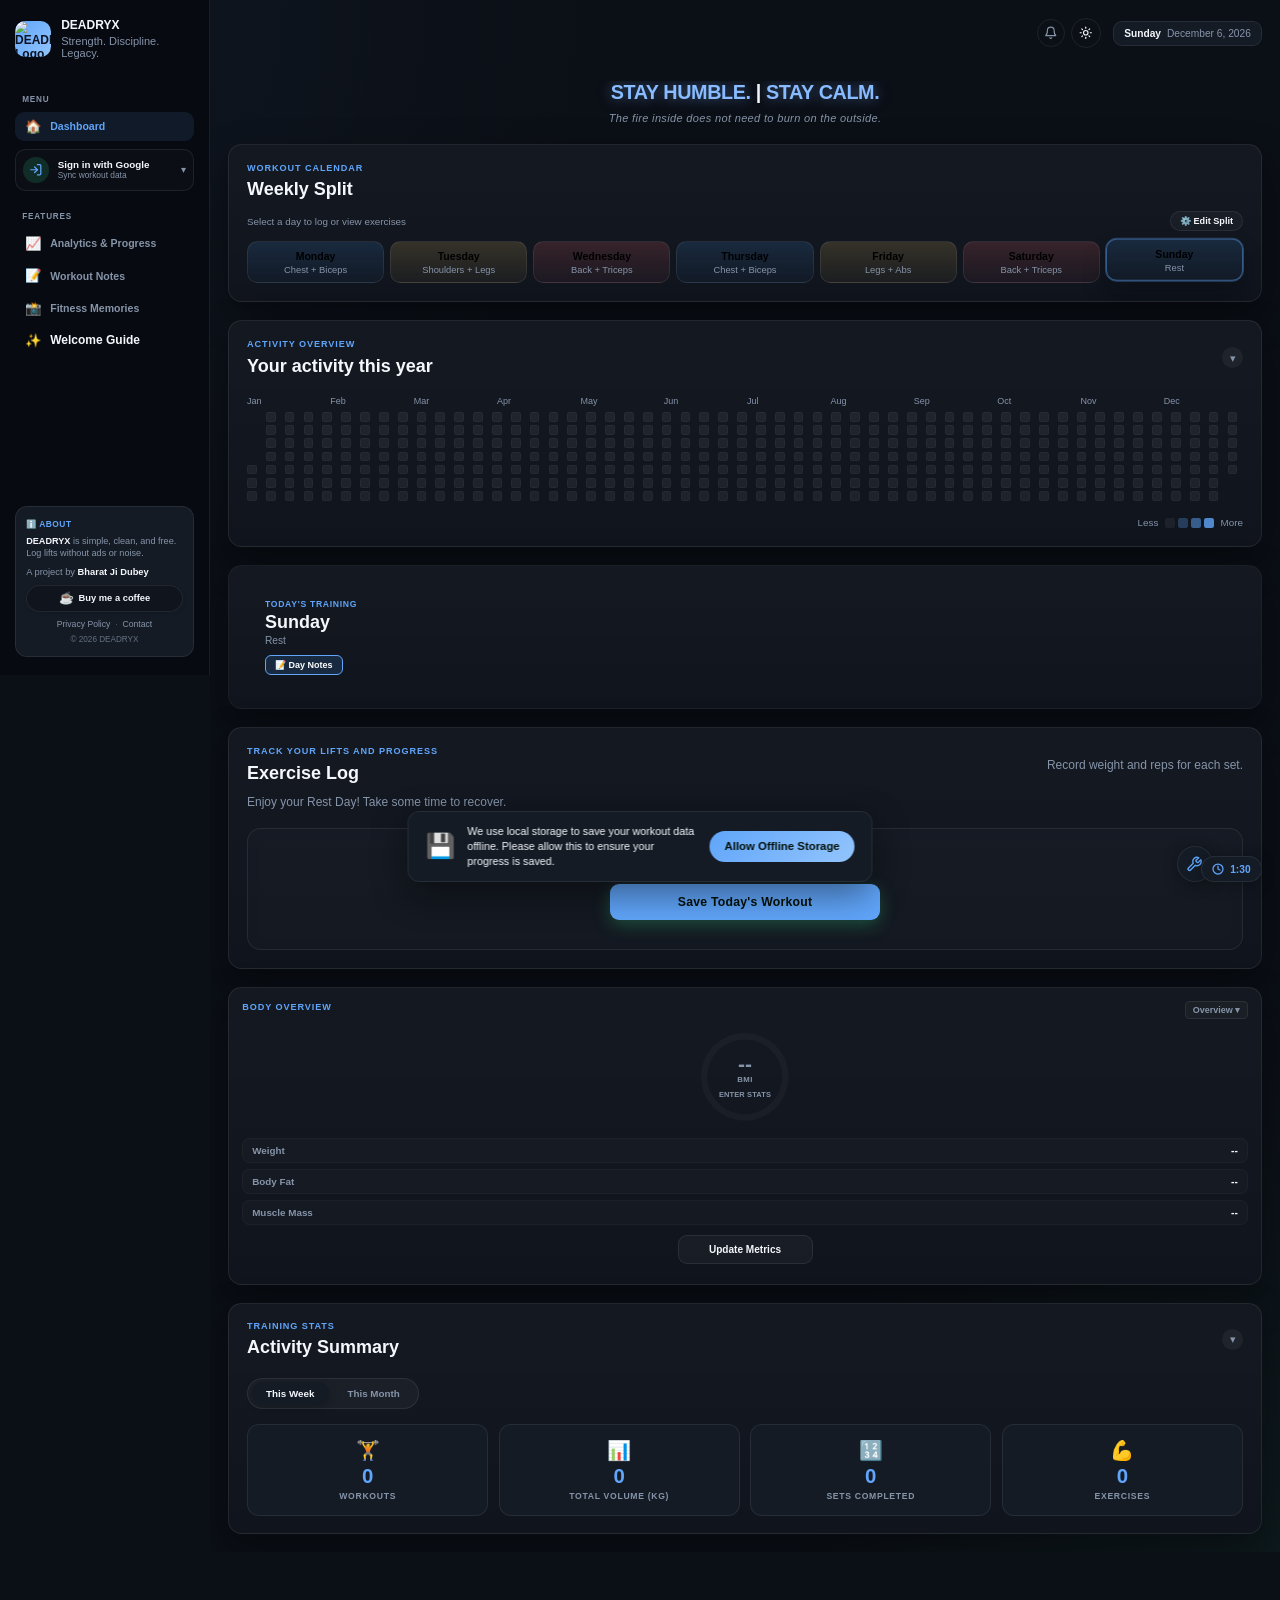
==== commit 7f076fcc: "Add files via upload" ====
--- a/index.html
+++ b/index.html
@@ -1,4 +1,4 @@
-<!DOCTYPE html>
+﻿<!DOCTYPE html>
 <html lang="en">
 
 <head>
@@ -20,21 +20,21 @@
   <meta name="keywords" content="workout tracker, gym planner, fitness app, exercise log, weight training, personal record tracker, offline workout app, free gym tracker, DEADRYX" />
   <meta name="author" content="Bharat Ji Dubey" />
   <meta name="robots" content="index, follow" />
-  <link rel="canonical" href="https://deadryx.netlify.app/" />
+  <link rel="canonical" href="https://deadryx.me/" />
 
   <!-- Open Graph / Facebook -->
   <meta property="og:type" content="website" />
-  <meta property="og:url" content="https://deadryx.netlify.app/" />
+  <meta property="og:url" content="https://deadryx.me/" />
   <meta property="og:title" content="DEADRYX | Free Workout Tracker & Gym Planner" />
   <meta property="og:description" content="Track your workouts, log lifts, crush PRs, and visualize your gym progress — completely free and offline. No ads, no accounts required." />
-  <meta property="og:image" content="https://deadryx.netlify.app/logo.png" />
+  <meta property="og:image" content="https://deadryx.me/logo.png" />
   <meta property="og:site_name" content="DEADRYX" />
 
   <!-- Twitter Card -->
   <meta name="twitter:card" content="summary_large_image" />
   <meta name="twitter:title" content="DEADRYX | Free Workout Tracker & Gym Planner" />
   <meta name="twitter:description" content="Track your workouts, log lifts, crush PRs, and visualize your gym progress — completely free and offline." />
-  <meta name="twitter:image" content="https://deadryx.netlify.app/logo.png" />
+  <meta name="twitter:image" content="https://deadryx.me/logo.png" />
 
   <!-- Structured Data (JSON-LD) -->
   <script type="application/ld+json">
@@ -42,7 +42,7 @@
     "@context": "https://schema.org",
     "@type": "WebApplication",
     "name": "DEADRYX",
-    "url": "https://deadryx.netlify.app",
+    "url": "https://deadryx.me",
     "description": "Free, offline-first workout tracker and gym planner. Log your lifts, track PRs, and visualize progress.",
     "applicationCategory": "HealthApplication",
     "operatingSystem": "Web Browser",
@@ -74,7 +74,7 @@
   <link rel="dns-prefetch" href="https://apis.google.com">
   <link rel="dns-prefetch" href="https://accounts.google.com">
   <link rel="dns-prefetch" href="https://www.googleapis.com">
-  <link href="https://fonts.googleapis.com/css2?family=Inter:wght@400;500;600;700;800&display=swap" rel="stylesheet">
+  <link href="https://fonts.googleapis.com/css2?family=Metal+Mania&family=Creepster&family=Inter:wght@400;500;600;700;800;900&display=swap" rel="stylesheet">
   <link rel="stylesheet" href="styles.css" />
   <script src="shared.js" defer></script>
   <script src="https://cdn.jsdelivr.net/npm/canvas-confetti@1.9.4/dist/confetti.browser.min.js" defer integrity="sha384-JSZXO0kKYHTylAsDYTb+7Kg2eUyalm19b8Pydcdf8sQ1cCKYZr9lLahoKT9+LFY5" crossorigin="anonymous"></script>
@@ -103,14 +103,11 @@
         </div>
       </div>
       <div class="header-actions-group">
-        <button class="mobile-icon-btn" aria-label="Search">
-          <svg width="20" height="20" viewBox="0 0 24 24" fill="none" stroke="currentColor" stroke-width="2" stroke-linecap="round" stroke-linejoin="round"><circle cx="11" cy="11" r="8"/><path d="m21 21-4.3-4.3"/></svg>
-        </button>
         <button class="mobile-icon-btn" aria-label="Notifications">
           <svg width="20" height="20" viewBox="0 0 24 24" fill="none" stroke="currentColor" stroke-width="2" stroke-linecap="round" stroke-linejoin="round"><path d="M6 8a6 6 0 0 1 12 0c0 7 3 9 3 9H3s3-2 3-9"/><path d="M10.3 21a1.94 1.94 0 0 0 3.4 0"/></svg>
         </button>
         <button class="theme-toggle-btn" aria-label="Toggle theme"></button>
-        <div class="mobile-avatar">
+        <div class="mobile-avatar" id="mobileAvatarBtn" role="button" tabindex="0" aria-label="Open navigation menu and profile" title="Open Menu & Profile">
           <div class="avatar-circle">B</div>
         </div>
       </div>
@@ -162,6 +159,10 @@
           <span class="nav-icon">📸</span>
           <span>Fitness Memories</span>
         </a>
+        <button type="button" class="nav-item" id="sidebarWelcomeGuideBtn" style="background: none; border: none; width: 100%; text-align: left; font-family: inherit; font-size: inherit; color: inherit; cursor: pointer;">
+          <span class="nav-icon">✨</span>
+          <span>Welcome Guide</span>
+        </button>
       </nav>
 
       <!-- Sidebar About Section -->
@@ -170,7 +171,7 @@
           <span class="sidebar-about-badge">ℹ️ About</span>
         </div>
         <p class="sidebar-about-desc">
-          <strong>DEADRYX</strong> is simple, clean, and free — log lifts without ads or noise.
+          <strong>DEADRYX</strong> is simple, clean, and free. Log lifts without ads or noise.
         </p>
         <p class="sidebar-about-author">
           A project by <strong>Bharat Ji Dubey</strong>
@@ -221,6 +222,13 @@
             <input type="file" id="importFile" accept="application/json" style="display: none;">
           </div>
           <button class="backup-btn" id="csvExportBtn" onclick="if(typeof exportHistoryToCSV==='function')exportHistoryToCSV()" style="width: 100%; justify-content: center; margin-top: 0.5rem; background: rgba(52, 211, 153, 0.1); color: var(--accent2); border-color: var(--accent2);">📊 Export History to CSV</button>
+
+          <!-- AI Workout Plan Setup -->
+          <div style="margin-top: 1rem; border-top: 1px solid var(--border); padding-top: 1rem;">
+            <h4 style="margin: 0 0 0.3rem 0; font-size: 0.85rem; color: var(--text);">🤖 AI Workout Plan Setup</h4>
+            <p class="settings-desc" style="margin-bottom: 0.6rem;">Get the AI prompt, build your routine with any AI, and load your custom plan in seconds.</p>
+            <button class="backup-btn" id="openAIPlanModalBtn" style="width: 100%; justify-content: center; background: rgba(96, 165, 250, 0.1); color: var(--accent); border-color: var(--accent);">🤖 Setup Plan with AI</button>
+          </div>
         </div>
 
         <!-- Hidden inputs list for split structure compatibility -->
@@ -230,12 +238,9 @@
       </div>
     </div>
     <main class="main-content">
-      <!-- Top Desktop Action Group (Search, Notifications, Theme, Date Card) -->
+      <!-- Top Desktop Action Group (Theme, Date Card) -->
       <div class="desktop-header-actions">
         <div class="header-icons">
-          <button class="mobile-icon-btn" aria-label="Search">
-            <svg width="18" height="18" viewBox="0 0 24 24" fill="none" stroke="currentColor" stroke-width="2" stroke-linecap="round" stroke-linejoin="round"><circle cx="11" cy="11" r="8"/><path d="m21 21-4.3-4.3"/></svg>
-          </button>
           <button class="mobile-icon-btn" aria-label="Notifications">
             <svg width="18" height="18" viewBox="0 0 24 24" fill="none" stroke="currentColor" stroke-width="2" stroke-linecap="round" stroke-linejoin="round"><path d="M6 8a6 6 0 0 1 12 0c0 7 3 9 3 9H3s3-2 3-9"/><path d="M10.3 21a1.94 1.94 0 0 0 3.4 0"/></svg>
           </button>
@@ -268,8 +273,11 @@
             <div class="section-head">
               <div>
                 <p class="panel-kicker">Workout Calendar</p>
-                <h2>Choose your weekly split</h2>
-              </div>
+                <h2>Weekly Split</h2>
+              </div>
+            </div>
+            <div class="calendar-controls-row">
+              <span class="calendar-hint">Select a day to log or view exercises</span>
               <button id="openEditSplitBtn" class="edit-split-pill-btn">⚙️ Edit Split</button>
             </div>
             <div class="calendar-grid" id="calendarGrid"></div>
@@ -316,23 +324,30 @@
           <section class="panel day-panel">
             <div class="section-head">
               <div>
-                <p class="panel-kicker">Exercise Log</p>
-                <h2>Track your lifts and progress</h2>
-              </div>
-              <p class="muted-text">Enter your new weight and reps for each set</p>
+                <p class="panel-kicker">Track your lifts and progress</p>
+                <h2>Exercise Log</h2>
+              </div>
+              <p class="muted-text">Record weight and reps for each set.</p>
             </div>
 
             <div class="exercise-list" id="exerciseList"></div>
 
-            <div class="actions">
-              <button class="primary-btn" id="saveWorkoutBtn" style="padding: 0.7rem 1.1rem; font-size: 0.88rem;">Save Today's Workout</button>
-              <div style="margin-left: auto; display: flex; gap: 0.6rem; align-items: center;">
-                <button class="primary-btn" id="openAddExerciseBtn"
-                  style="background: transparent; color: var(--green); border: 1px solid var(--green); padding: 0.5rem 0.9rem; font-size: 0.82rem;">✏️ Edit Log</button>
-                <button class="primary-btn" id="toggleDeleteModeBtn"
-                  style="background: transparent; color: var(--red); border: 1px solid var(--red); padding: 0.5rem 0.9rem; font-size: 0.82rem;">❌</button>
-              </div>
-              <p class="save-message" id="saveMessage"></p>
+            <!-- Unified Workout Footer Control Bar -->
+            <div class="workout-action-bar">
+              <div class="workout-action-secondary">
+                <button class="action-bar-btn" id="openAddExerciseBtn" title="Add, remove or reorder exercises for this day">
+                  ✏️ <span>Edit Log</span>
+                </button>
+                <button class="action-bar-btn delete-toggle-btn" id="toggleDeleteModeBtn" title="Toggle delete mode to remove exercises">
+                  ❌ <span>Delete Mode</span>
+                </button>
+              </div>
+              <div class="workout-action-primary">
+                <button class="primary-btn save-session-btn" id="saveWorkoutBtn">
+                  <span>Save Today's Workout</span>
+                </button>
+              </div>
+              <p class="save-message" id="saveMessage" aria-live="polite"></p>
             </div>
           </section>
 
@@ -376,10 +391,6 @@
         <svg width="22" height="22" viewBox="0 0 24 24" fill="none" stroke="currentColor" stroke-width="2" stroke-linecap="round" stroke-linejoin="round"><rect width="18" height="18" x="3" y="3" rx="2" ry="2"/><circle cx="9" cy="9" r="2"/><path d="m21 15-3.086-3.086a2 2 0 0 0-2.828 0L6 21"/></svg>
         <span>Memories</span>
       </a>
-      <button class="bottom-nav-item" id="mobileMenuBtn">
-        <svg width="22" height="22" viewBox="0 0 24 24" fill="none" stroke="currentColor" stroke-width="2" stroke-linecap="round" stroke-linejoin="round"><circle cx="12" cy="12" r="1"/><circle cx="12" cy="5" r="1"/><circle cx="12" cy="19" r="1"/></svg>
-        <span>Menu</span>
-      </button>
     </nav>
   </div>
 
@@ -465,6 +476,203 @@
     </div>
   </div>
 
+  <!-- AI Workout Plan Setup Modal -->
+  <div class="modal-overlay" id="aiPlanModal">
+    <div class="modal-content" style="max-width: 620px; max-height: 92vh; display: flex; flex-direction: column;">
+      <div style="display: flex; align-items: center; justify-content: space-between; margin-bottom: 0.35rem;">
+        <div style="display: flex; align-items: center; gap: 0.55rem;">
+          <span style="font-size: 1.4rem;">🤖</span>
+          <h3 style="margin: 0; font-size: 1.15rem;">Setup Workout Plan with AI</h3>
+        </div>
+        <button type="button" id="closeAIPlanModalBtn" class="modal-close-icon-btn" aria-label="Close modal">✕</button>
+      </div>
+      <p class="muted-text" style="margin-bottom: 1.1rem; font-size: 0.86rem;">
+        Use any AI (ChatGPT, Claude, Gemini) to transform your routine into a DEADRYX plan, then import it below.
+      </p>
+
+      <div style="overflow-y: auto; padding-right: 0.4rem; display: flex; flex-direction: column; gap: 1rem; flex: 1;">
+        <!-- Step 1: Prompt Download / Copy -->
+        <div class="ai-modal-step-card">
+          <div class="step-badge-row">
+            <span class="step-badge">STEP 1</span>
+            <span class="step-title">Get the Universal AI Prompt</span>
+          </div>
+          <p class="step-desc">
+            Download or copy our prompt template. Paste it into <strong>ChatGPT</strong>, <strong>Claude</strong>, or <strong>Gemini</strong>. You can type your split or even upload a photo of your gym routine or timetable!
+          </p>
+          <div class="step-actions-row">
+            <button type="button" class="action-bar-btn" id="downloadAIPromptBtn" style="color: var(--accent); border-color: rgba(96,165,250,0.35);">
+              📥 <span>Download Prompt (.txt)</span>
+            </button>
+            <button type="button" class="action-bar-btn" id="copyAIPromptBtn">
+              📋 <span id="copyBtnText">Copy Prompt Text</span>
+            </button>
+          </div>
+        </div>
+
+        <!-- Step 2: Upload File -->
+        <div class="ai-modal-step-card">
+          <div class="step-badge-row">
+            <span class="step-badge">STEP 2</span>
+            <span class="step-title">Upload the Generated JSON File</span>
+          </div>
+          <p class="step-desc">
+            Save or download the JSON code generated by your AI, then drop or select it here.
+          </p>
+          
+          <div class="ai-dropzone" id="aiDropzone">
+            <span class="dropzone-icon">📄</span>
+            <span class="dropzone-text" id="aiDropzoneText">Click or Drag & Drop your <strong>.json</strong> plan here</span>
+            <input type="file" id="aiPlanFileInput" accept="application/json" style="display: none;">
+          </div>
+          <div id="aiFileSelectedNotice" class="file-selected-pill" style="display: none;">
+            <div style="display: flex; align-items: center; gap: 0.5rem; overflow: hidden;">
+              <span class="file-icon">✅</span>
+              <span id="aiSelectedFileName" class="file-name" style="text-overflow: ellipsis; overflow: hidden; white-space: nowrap;">plan.json</span>
+            </div>
+            <button type="button" id="aiClearFileBtn" class="clear-file-btn" title="Remove selected file">✕</button>
+          </div>
+          <p id="aiFileErrorNotice" style="color: var(--red); font-size: 0.8rem; margin: 0; display: none;"></p>
+        </div>
+
+        <!-- Step 3: Choose Mode -->
+        <div class="ai-modal-step-card">
+          <div class="step-badge-row">
+            <span class="step-badge">STEP 3</span>
+            <span class="step-title">Choose How to Apply the Plan</span>
+          </div>
+          <div class="import-mode-options">
+            <label class="import-mode-card active" id="importModeMergeLabel">
+              <input type="radio" name="aiImportMode" value="merge" checked>
+              <div class="mode-info">
+                <strong>🔄 Overwrite / Merge Plan (Keep Workout History)</strong>
+                <span>Preserves all your past workout logs, sets, and PRs. Replaces/updates your workout split and custom exercises with the new plan.</span>
+              </div>
+            </label>
+            <label class="import-mode-card" id="importModeResetLabel">
+              <input type="radio" name="aiImportMode" value="reset">
+              <div class="mode-info">
+                <strong style="color: var(--red);">⚠️ Clean Slate (Remove All Existing Records)</strong>
+                <span>Completely wipes previous workout logs and history. Starts fresh with only this new workout split and exercises.</span>
+              </div>
+            </label>
+          </div>
+        </div>
+      </div>
+
+      <!-- Action Footer -->
+      <div class="actions" style="justify-content: flex-end; padding-top: 1rem; border-top: 1px solid var(--border); margin-top: 1rem; gap: 0.75rem;">
+        <button class="primary-btn" id="cancelAIPlanModalBtn" style="background: transparent; color: var(--muted); border: 1px solid var(--border);">Cancel</button>
+        <button class="primary-btn" id="executeAIPlanImportBtn" style="min-width: 150px;" disabled>Apply Workout Plan</button>
+      </div>
+    </div>
+  </div>
+
+  <!-- Welcome Onboarding Modal for New / Unauthenticated Visitors -->
+  <div class="modal-overlay welcome-modal-overlay" id="welcomeModal" role="dialog" aria-modal="true" aria-labelledby="welcomeTitle">
+    <div class="modal-content welcome-modal-content">
+      <button type="button" class="modal-close-icon-btn welcome-close-btn" id="closeWelcomeModalBtn" aria-label="Close welcome modal">✕</button>
+
+      <div class="welcome-header">
+        <div class="welcome-badge">
+          <span>💀</span>
+          <span>FORGED IN DISCIPLINE &bull; PRO ATHLETE PLATFORM</span>
+        </div>
+        <h2 id="welcomeTitle" class="welcome-title">
+          WELCOME TO <span class="spooky-deadryx">DEADRYX</span>
+        </h2>
+        <p class="welcome-lead">
+          Your free, offline-first gym tracking sanctuary. Log your lifts, crush records, and own your fitness data forever with zero 3rd-party tracking.
+        </p>
+      </div>
+
+      <!-- Feature Grid -->
+      <div class="welcome-features-grid">
+        <div class="welcome-feature-card">
+          <div class="w-feat-icon">🏋️‍♂️</div>
+          <div class="w-feat-body">
+            <h4>Workout & Set Logging</h4>
+            <p>Log sets, weights, reps, set tags (Warmup, Normal, Drop, Failure), RPE ratings, and live 1RM preview.</p>
+          </div>
+        </div>
+
+        <div class="welcome-feature-card">
+          <div class="w-feat-icon">🎯</div>
+          <div class="w-feat-body">
+            <h4>Set Targets & Deadlines</h4>
+            <p>Set target weight milestones with target calendar deadlines to push past PR plateaus with laser focus.</p>
+          </div>
+        </div>
+
+        <div class="welcome-feature-card">
+          <div class="w-feat-icon">📊</div>
+          <div class="w-feat-body">
+            <h4>Visual Progress & Analytics</h4>
+            <p>Inspect your progress graphs, tonnage curves per muscle group, and 365-day attendance heatmaps.</p>
+          </div>
+        </div>
+
+        <div class="welcome-feature-card">
+          <div class="w-feat-icon">📸</div>
+          <div class="w-feat-body">
+            <h4>Fitness Memories Gallery</h4>
+            <p>Privately save progress photos and form check videos in local offline IndexedDB storage with zero memory leaks.</p>
+          </div>
+        </div>
+
+        <div class="welcome-feature-card">
+          <div class="w-feat-icon">⚖️</div>
+          <div class="w-feat-body">
+            <h4>BMI & Nutrition Guidance</h4>
+            <p>Monitor body weight trends, calculate healthy BMI boundaries, and receive personalized daily caloric suggestions.</p>
+          </div>
+        </div>
+
+        <div class="welcome-feature-card">
+          <div class="w-feat-icon">🤖</div>
+          <div class="w-feat-body">
+            <h4>AI Plan Import & Export</h4>
+            <p>Import customized workout routines generated from ChatGPT, Claude, or Gemini, and export your history to CSV/JSON anytime.</p>
+          </div>
+        </div>
+      </div>
+
+      <!-- Privacy & Drive Callout -->
+      <div class="welcome-privacy-banner">
+        <div class="w-priv-icon">🛡️</div>
+        <div class="w-priv-content">
+          <h4>Your Data Stays In Your Drive — Zero 3rd-Party Inference</h4>
+          <p>
+            Your training records belong exclusively to you. All logs stay stored locally on your device or in your personal, private Google Drive. No telemetry, no ad tracking, and no third-party data exploitation.
+          </p>
+        </div>
+      </div>
+
+      <!-- Action Buttons Row -->
+      <div class="welcome-footer-actions">
+        <button type="button" class="primary-btn welcome-primary-btn" id="welcomeGetStartedBtn">
+          <span>Enter DEADRYX</span>
+          <span style="font-size: 1.1rem;">➔</span>
+        </button>
+        <button type="button" class="welcome-gdrive-btn" id="welcomeConnectGDriveBtn">
+          <span>☁️</span>
+          <span>Connect Google Drive</span>
+        </button>
+        <button type="button" class="welcome-secondary-btn" id="welcomeImportAIBtn">
+          <span>🤖</span>
+          <span>Import AI Routine</span>
+        </button>
+      </div>
+
+      <div class="welcome-checkbox-row">
+        <label>
+          <input type="checkbox" id="welcomeDontShowAgainCheckbox" checked>
+          <span>Don't show this welcome guide again</span>
+        </label>
+      </div>
+    </div>
+  </div>
+
 
   <!-- Storage Consent Banner -->
   <div class="consent-banner" id="storageConsentBanner">
--- a/styles.css
+++ b/styles.css
@@ -557,6 +557,92 @@
   font-weight: 700;
 }
 
+/* Exercise Header Actions & Overflow Menu */
+.exercise-header-actions {
+  display: flex;
+  align-items: center;
+  gap: 0.45rem;
+}
+
+.exercise-menu-container {
+  position: relative;
+  display: inline-block;
+}
+
+.exercise-menu-trigger {
+  background: rgba(255, 255, 255, 0.05);
+  border: 1px solid var(--border);
+  color: var(--text);
+  border-radius: 8px;
+  padding: 0.2rem 0.55rem;
+  font-size: 1.1rem;
+  font-weight: 700;
+  line-height: 1;
+  letter-spacing: 0.1em;
+  cursor: pointer;
+  transition: all 0.2s ease;
+  display: inline-flex;
+  align-items: center;
+  justify-content: center;
+}
+
+.exercise-menu-trigger:hover,
+.exercise-menu-trigger:focus-visible {
+  background: rgba(96, 165, 250, 0.15);
+  border-color: var(--accent);
+  color: var(--accent);
+}
+
+.exercise-dropdown-menu {
+  position: absolute;
+  top: calc(100% + 6px);
+  right: 0;
+  min-width: 130px;
+  background: var(--panel-2, #141a24);
+  border: 1px solid var(--border);
+  border-radius: 10px;
+  box-shadow: 0 10px 30px rgba(0, 0, 0, 0.4);
+  backdrop-filter: blur(12px);
+  padding: 0.35rem;
+  display: none;
+  flex-direction: column;
+  gap: 0.2rem;
+  z-index: 100;
+}
+
+:root[data-theme="light"] .exercise-dropdown-menu {
+  background: #ffffff;
+  box-shadow: 0 10px 30px rgba(0, 0, 0, 0.12);
+}
+
+.exercise-dropdown-menu.open {
+  display: flex;
+  animation: fadeInDown 0.15s ease-out;
+}
+
+.dropdown-menu-item {
+  background: transparent;
+  border: none;
+  color: var(--text);
+  font-size: 0.82rem;
+  font-weight: 500;
+  padding: 0.45rem 0.65rem;
+  border-radius: 6px;
+  display: flex;
+  align-items: center;
+  gap: 0.5rem;
+  width: 100%;
+  text-align: left;
+  cursor: pointer;
+  transition: background 0.15s ease, color 0.15s ease;
+}
+
+.dropdown-menu-item:hover,
+.dropdown-menu-item:focus-visible {
+  background: rgba(96, 165, 250, 0.12);
+  color: var(--accent);
+}
+
 .lock-status-pill {
   display: inline-flex;
   align-items: center;
@@ -613,7 +699,7 @@
 .table-head,
 .set-row {
   display: grid;
-  grid-template-columns: 90px 1.2fr 1fr 0.7fr 0.65fr 0.65fr;
+  grid-template-columns: 96px 1.2fr 1fr 0.7fr 0.65fr 0.65fr;
   gap: 0.5rem;
   align-items: center;
 }
@@ -645,13 +731,18 @@
 
 .set-badge {
   display: inline-flex;
+  align-items: center;
   justify-content: center;
-  padding: 0.35rem 0.6rem;
+  gap: 0.25rem;
+  padding: 0.25rem 0.65rem;
   border-radius: 999px;
   background: rgba(96, 165, 250, 0.12);
   color: var(--green);
   font-weight: 700;
-  font-size: 0.85rem;
+  font-size: 0.8rem;
+  line-height: 1.2;
+  white-space: nowrap;
+  box-sizing: border-box;
 }
 
 .previous-display {
@@ -718,6 +809,20 @@
   opacity: 1;
 }
 
+.calendar-controls-row {
+  display: flex;
+  align-items: center;
+  justify-content: space-between;
+  gap: 0.75rem;
+  margin-bottom: 0.85rem;
+  flex-wrap: wrap;
+}
+
+.calendar-hint {
+  font-size: 0.82rem;
+  color: var(--muted);
+}
+
 .actions {
   display: flex;
   align-items: center;
@@ -725,6 +830,95 @@
   gap: 1rem;
   margin-top: 1.25rem;
   flex-wrap: wrap;
+}
+
+/* Unified Workout Action Bar (Footer Toolbar - Items 5 & 9) */
+.workout-action-bar {
+  display: flex;
+  flex-direction: column;
+  align-items: center;
+  gap: 1rem;
+  margin-top: 1.6rem;
+  padding: 1.35rem 1.4rem;
+  background: rgba(255, 255, 255, 0.02);
+  border: 1px solid var(--border);
+  border-radius: var(--radius, 16px);
+  backdrop-filter: blur(8px);
+}
+
+:root[data-theme="light"] .workout-action-bar {
+  background: rgba(0, 0, 0, 0.02);
+}
+
+.workout-action-primary {
+  width: 100%;
+  display: flex;
+  justify-content: center;
+}
+
+.save-session-btn {
+  min-width: 260px;
+  max-width: 360px;
+  width: 100%;
+  padding: 0.95rem 2rem !important;
+  font-size: 1.02rem !important;
+  font-weight: 700 !important;
+  letter-spacing: 0.02em;
+  border-radius: 12px !important;
+  background: linear-gradient(135deg, var(--green), #60a5fa) !important;
+  color: #041109 !important;
+  box-shadow: 0 6px 22px rgba(54, 226, 138, 0.28) !important;
+  display: inline-flex;
+  align-items: center;
+  justify-content: center;
+  gap: 0.5rem;
+  transition: transform 0.2s ease, box-shadow 0.2s ease;
+}
+
+.save-session-btn:hover {
+  transform: translateY(-2px);
+  box-shadow: 0 8px 28px rgba(54, 226, 138, 0.42) !important;
+}
+
+.workout-action-secondary {
+  display: flex;
+  align-items: center;
+  justify-content: center;
+  gap: 0.75rem;
+  width: 100%;
+  flex-wrap: wrap;
+}
+
+.action-bar-btn {
+  background: rgba(255, 255, 255, 0.04);
+  border: 1px solid var(--border);
+  color: var(--text);
+  padding: 0.52rem 1.1rem;
+  font-size: 0.85rem;
+  font-weight: 600;
+  border-radius: 9999px;
+  cursor: pointer;
+  display: inline-flex;
+  align-items: center;
+  gap: 0.4rem;
+  transition: all 0.2s ease;
+}
+
+:root[data-theme="light"] .action-bar-btn {
+  background: #ffffff;
+}
+
+.action-bar-btn:hover {
+  background: rgba(96, 165, 250, 0.12);
+  border-color: var(--accent);
+  color: var(--accent);
+  transform: translateY(-1px);
+}
+
+.action-bar-btn.delete-toggle-btn:hover {
+  background: rgba(255, 107, 107, 0.12);
+  border-color: var(--red);
+  color: var(--red);
 }
 
 .primary-btn {
@@ -850,13 +1044,83 @@
 
 .chart-container {
   position: relative;
-  height: 400px;
+  height: 440px;
   width: 100%;
   margin-top: 1.5rem;
-  padding: 1.5rem;
+  padding: 1.25rem 1.5rem;
   background: var(--panel-2);
   border: 1px solid var(--border);
   border-radius: 18px;
+  display: flex;
+  flex-direction: column;
+}
+
+.chart-inspect-badge {
+  display: flex;
+  align-items: center;
+  justify-content: space-between;
+  margin-bottom: 0.75rem;
+  padding: 0.45rem 0.85rem;
+  background: rgba(255, 255, 255, 0.03);
+  border: 1px solid rgba(255, 255, 255, 0.07);
+  border-radius: 10px;
+  font-size: 0.82rem;
+  color: var(--muted);
+  min-height: 34px;
+  transition: all 0.2s ease;
+  user-select: none;
+}
+
+:root[data-theme="light"] .chart-inspect-badge {
+  background: rgba(0, 0, 0, 0.03);
+  border-color: rgba(0, 0, 0, 0.08);
+}
+
+.chart-inspect-badge svg {
+  color: var(--green);
+  flex-shrink: 0;
+}
+
+#inspectHint {
+  display: inline-flex;
+  align-items: center;
+  gap: 0.45rem;
+  color: var(--muted);
+  font-size: 0.82rem;
+}
+
+#inspectData {
+  display: inline-flex;
+  align-items: center;
+  gap: 0.75rem;
+}
+
+#inspectDate {
+  color: var(--text);
+  font-weight: 600;
+  display: inline-flex;
+  align-items: center;
+  gap: 0.35rem;
+}
+
+#inspectWeight {
+  color: var(--green);
+  font-weight: 700;
+  background: rgba(54, 226, 138, 0.12);
+  padding: 0.2rem 0.6rem;
+  border-radius: 6px;
+  border: 1px solid rgba(54, 226, 138, 0.25);
+}
+
+.chart-canvas-wrap {
+  position: relative;
+  flex: 1;
+  min-height: 0;
+  width: 100%;
+}
+
+.chart-canvas-wrap canvas {
+  cursor: default;
 }
 
 .toggle-group {
@@ -1117,6 +1381,208 @@
 .modal-content h3 {
   margin: 0 0 0.5rem;
   font-size: 1.4rem;
+}
+
+/* Modal Close Icon Button */
+.modal-close-icon-btn {
+  background: transparent;
+  border: none;
+  color: var(--muted);
+  font-size: 1.25rem;
+  line-height: 1;
+  cursor: pointer;
+  padding: 0.3rem 0.55rem;
+  border-radius: 8px;
+  transition: all 0.2s ease;
+  display: inline-flex;
+  align-items: center;
+  justify-content: center;
+}
+
+.modal-close-icon-btn:hover {
+  background: rgba(255, 255, 255, 0.08);
+  color: var(--text);
+}
+
+:root[data-theme="light"] .modal-close-icon-btn:hover {
+  background: rgba(0, 0, 0, 0.06);
+}
+
+/* AI Plan Modal Styles */
+.ai-modal-step-card {
+  background: rgba(255, 255, 255, 0.025);
+  border: 1px solid var(--border);
+  border-radius: 12px;
+  padding: 1rem 1.15rem;
+  display: flex;
+  flex-direction: column;
+  gap: 0.65rem;
+}
+
+:root[data-theme="light"] .ai-modal-step-card {
+  background: rgba(0, 0, 0, 0.02);
+}
+
+.step-badge-row {
+  display: flex;
+  align-items: center;
+  gap: 0.6rem;
+}
+
+.step-badge {
+  font-size: 0.68rem;
+  font-weight: 800;
+  letter-spacing: 0.06em;
+  padding: 0.2rem 0.5rem;
+  border-radius: 4px;
+  background: rgba(96, 165, 250, 0.15);
+  color: var(--accent);
+  border: 1px solid rgba(96, 165, 250, 0.3);
+}
+
+.step-title {
+  font-size: 0.95rem;
+  font-weight: 700;
+  color: var(--text);
+}
+
+.step-desc {
+  font-size: 0.84rem;
+  color: var(--muted);
+  line-height: 1.45;
+  margin: 0;
+}
+
+.step-actions-row {
+  display: flex;
+  gap: 0.6rem;
+  flex-wrap: wrap;
+  margin-top: 0.25rem;
+}
+
+.ai-dropzone {
+  border: 2px dashed rgba(96, 165, 250, 0.35);
+  border-radius: 10px;
+  padding: 1.25rem 1rem;
+  text-align: center;
+  cursor: pointer;
+  background: rgba(96, 165, 250, 0.03);
+  transition: all 0.2s ease;
+  display: flex;
+  flex-direction: column;
+  align-items: center;
+  gap: 0.4rem;
+}
+
+.ai-dropzone * {
+  pointer-events: none;
+}
+
+.backup-actions.dragover,
+.backup-btn.dragover {
+  border-color: var(--accent) !important;
+  background: rgba(96, 165, 250, 0.22) !important;
+  color: var(--text) !important;
+  transform: scale(1.02);
+  box-shadow: 0 0 14px rgba(96, 165, 250, 0.4);
+}
+
+.ai-dropzone:hover,
+.ai-dropzone.dragover {
+  border-color: var(--accent);
+  background: rgba(96, 165, 250, 0.08);
+  transform: translateY(-1px);
+}
+
+.dropzone-icon {
+  font-size: 1.8rem;
+}
+
+.dropzone-text {
+  font-size: 0.85rem;
+  color: var(--text);
+}
+
+.file-selected-pill {
+  display: flex;
+  align-items: center;
+  justify-content: space-between;
+  gap: 0.5rem;
+  background: rgba(54, 226, 138, 0.1);
+  border: 1px solid rgba(54, 226, 138, 0.3);
+  color: var(--green);
+  border-radius: 8px;
+  padding: 0.55rem 0.85rem;
+  font-size: 0.85rem;
+  font-weight: 600;
+}
+
+.clear-file-btn {
+  background: transparent;
+  border: none;
+  color: var(--muted);
+  font-size: 0.95rem;
+  cursor: pointer;
+  padding: 0.1rem 0.4rem;
+  border-radius: 4px;
+}
+
+.clear-file-btn:hover {
+  color: var(--red);
+  background: rgba(239, 68, 68, 0.15);
+}
+
+.import-mode-options {
+  display: flex;
+  flex-direction: column;
+  gap: 0.6rem;
+}
+
+.import-mode-card {
+  display: flex;
+  align-items: flex-start;
+  gap: 0.75rem;
+  padding: 0.8rem 0.95rem;
+  border: 1px solid var(--border);
+  border-radius: 10px;
+  cursor: pointer;
+  transition: all 0.2s ease;
+  background: rgba(255, 255, 255, 0.02);
+}
+
+:root[data-theme="light"] .import-mode-card {
+  background: #ffffff;
+}
+
+.import-mode-card:hover {
+  border-color: rgba(96, 165, 250, 0.4);
+}
+
+.import-mode-card.active {
+  border-color: var(--accent);
+  background: rgba(96, 165, 250, 0.06);
+}
+
+.import-mode-card input[type="radio"] {
+  margin-top: 0.25rem;
+  accent-color: var(--accent);
+}
+
+.mode-info {
+  display: flex;
+  flex-direction: column;
+  gap: 0.25rem;
+}
+
+.mode-info strong {
+  font-size: 0.86rem;
+  color: var(--text);
+}
+
+.mode-info span {
+  font-size: 0.78rem;
+  color: var(--muted);
+  line-height: 1.35;
 }
 
 
@@ -1305,6 +1771,12 @@
 /* Mobile Avatar */
 .mobile-avatar {
   flex-shrink: 0;
+  cursor: pointer;
+  user-select: none;
+  -webkit-tap-highlight-color: transparent;
+  display: flex;
+  align-items: center;
+  justify-content: center;
 }
 .avatar-circle {
   width: 36px;
@@ -1318,11 +1790,13 @@
   place-items: center;
   border: 2px solid rgba(96, 165, 250, 0.3);
   cursor: pointer;
-  transition: transform 0.2s ease, box-shadow 0.2s ease;
-}
+  transition: transform 0.2s ease, box-shadow 0.2s ease, border-color 0.2s ease;
+}
+.mobile-avatar:hover .avatar-circle,
 .avatar-circle:hover {
   transform: scale(1.08);
-  box-shadow: 0 0 12px rgba(96, 165, 250, 0.3);
+  box-shadow: 0 0 14px rgba(96, 165, 250, 0.45);
+  border-color: var(--green);
 }
 
 /* ========== BOTTOM NAVIGATION BAR ========== */
@@ -1470,8 +1944,12 @@
     min-width: 100%;
   }
   .table-head, .set-row {
-    grid-template-columns: 65px 1fr 0.9fr 0.6fr 0.6fr 0.55fr;
+    grid-template-columns: 78px 1fr 0.9fr 0.6fr 0.6fr 0.55fr;
     gap: 0.35rem;
+  }
+  .set-badge {
+    padding: 0.22rem 0.45rem;
+    font-size: 0.72rem;
   }
   .table-head span:nth-child(5),
   .table-head span:nth-child(6) {
@@ -2556,28 +3034,31 @@
 /* Storage Consent Banner */
 .consent-banner {
   position: fixed;
-  bottom: 0;
-  left: 0;
-  right: 0;
+  bottom: 1.5rem;
+  left: 50%;
+  transform: translateX(-50%) translateY(140%);
+  max-width: 620px;
+  width: calc(100% - 2rem);
   background: var(--panel-2);
-  border-top: 1px solid var(--border);
-  padding: 1.2rem;
+  border: 1px solid var(--border);
+  border-radius: 16px;
+  padding: 1rem 1.4rem;
   display: flex;
   align-items: center;
   justify-content: space-between;
-  gap: 1.5rem;
+  gap: 1.25rem;
   z-index: 9999;
-  transform: translateY(100%);
   transition: transform 0.4s cubic-bezier(0.175, 0.885, 0.32, 1.275);
-  box-shadow: 0 -10px 40px rgba(0,0,0,0.3);
+  box-shadow: 0 16px 48px rgba(0,0,0,0.45);
+  backdrop-filter: blur(16px);
 }
 
 :root[data-theme="light"] .consent-banner {
-  box-shadow: 0 -10px 40px rgba(0,0,0,0.1);
+  box-shadow: 0 16px 48px rgba(0,0,0,0.12);
 }
 
 .consent-banner.show {
-  transform: translateY(0);
+  transform: translateX(-50%) translateY(0);
 }
 
 .consent-content {
@@ -3688,17 +4169,21 @@
 }
 
 .update-metrics-btn {
-  width: 100%;
+  width: auto;
+  min-width: 180px;
+  max-width: 260px;
+  margin: 0 auto 0.6rem auto;
+  display: block;
   border: 1px solid var(--border);
   border-radius: 12px;
-  background: rgba(255, 255, 255, 0.03);
-  color: var(--text);
-  padding: 0.55rem;
-  font-size: 0.82rem;
+  background: rgba(255, 255, 255, 0.04);
+  color: var(--text);
+  padding: 0.65rem 1.4rem;
+  font-size: 0.84rem;
   font-weight: 700;
   cursor: pointer;
   transition: all 0.2s ease;
-  margin-bottom: 0.25rem;
+  text-align: center;
 }
 
 .update-metrics-btn:hover {
@@ -4774,7 +5259,7 @@
   cursor: pointer;
   user-select: none;
   transition: all 0.2s ease;
-  min-width: 56px;
+  white-space: nowrap;
   text-align: center;
 }
 
@@ -4884,3 +5369,329 @@
   color: var(--green);
   background: var(--green-soft);
 }
+
+/* ==================== WELCOME ONBOARDING MODAL ==================== */
+.welcome-modal-overlay {
+  z-index: 10000;
+  background: rgba(4, 7, 13, 0.85);
+  backdrop-filter: blur(14px);
+  -webkit-backdrop-filter: blur(14px);
+  padding: 1rem;
+  overflow-y: auto;
+}
+
+.welcome-modal-content {
+  max-width: min(940px, 95vw);
+  width: 100%;
+  max-height: 94vh;
+  overflow-y: auto;
+  background: linear-gradient(180deg, rgba(17, 24, 38, 0.97) 0%, rgba(11, 15, 23, 0.99) 100%);
+  border: 1px solid rgba(255, 255, 255, 0.12);
+  border-radius: 20px;
+  padding: 1.5rem 2rem;
+  box-shadow: 0 25px 60px rgba(0, 0, 0, 0.65), 0 0 45px rgba(239, 68, 68, 0.14);
+  position: relative;
+  display: flex;
+  flex-direction: column;
+  gap: 0.9rem;
+}
+
+:root[data-theme="light"] .welcome-modal-content {
+  background: linear-gradient(180deg, #ffffff 0%, #f8fafc 100%);
+  border: 1px solid rgba(0, 0, 0, 0.1);
+  box-shadow: 0 20px 50px rgba(0, 0, 0, 0.15), 0 0 35px rgba(239, 68, 68, 0.1);
+}
+
+.welcome-close-btn {
+  position: absolute;
+  top: 1rem;
+  right: 1.1rem;
+  width: 32px;
+  height: 32px;
+  background: rgba(255, 255, 255, 0.06);
+  border: 1px solid var(--border);
+  border-radius: 50%;
+  color: var(--muted);
+  display: grid;
+  place-items: center;
+  font-size: 0.9rem;
+  cursor: pointer;
+  transition: all 0.2s;
+  z-index: 2;
+}
+
+.welcome-close-btn:hover {
+  background: rgba(244, 63, 94, 0.15);
+  color: #f43f5e;
+  border-color: rgba(244, 63, 94, 0.4);
+  transform: rotate(90deg);
+}
+
+.welcome-header {
+  text-align: center;
+  padding-bottom: 0.25rem;
+}
+
+.welcome-badge {
+  display: inline-flex;
+  align-items: center;
+  gap: 0.4rem;
+  padding: 0.25rem 0.75rem;
+  border-radius: 20px;
+  background: rgba(244, 63, 94, 0.1);
+  border: 1px solid rgba(244, 63, 94, 0.25);
+  font-size: 0.65rem;
+  font-weight: 700;
+  letter-spacing: 0.08em;
+  color: #f43f5e;
+  text-transform: uppercase;
+  margin-bottom: 0.5rem;
+}
+
+.welcome-title {
+  margin: 0 0 0.35rem;
+  font-size: 1.55rem;
+  font-weight: 800;
+  letter-spacing: -0.02em;
+  display: flex;
+  align-items: center;
+  justify-content: center;
+  flex-wrap: wrap;
+  gap: 0.55rem;
+}
+
+/* Sharp gothic/metal typography for DEADRYX */
+.spooky-deadryx {
+  font-family: 'Metal Mania', 'Creepster', cursive, fantasy, sans-serif;
+  font-size: 2.7rem;
+  font-weight: 900;
+  letter-spacing: 0.16em;
+  text-transform: uppercase;
+  background: linear-gradient(180deg, #ffffff 0%, #fca5a5 24%, #ef4444 58%, #991b1b 100%);
+  -webkit-background-clip: text;
+  -webkit-text-fill-color: transparent;
+  filter: drop-shadow(0 0 1px rgba(255, 255, 255, 0.9))
+          drop-shadow(0 0 10px rgba(239, 68, 68, 0.8))
+          drop-shadow(0 0 24px rgba(185, 28, 28, 0.45));
+  display: inline-block;
+  vertical-align: middle;
+  animation: sharpBladeGlow 3s ease-in-out infinite alternate;
+}
+
+@keyframes sharpBladeGlow {
+  0% {
+    filter: drop-shadow(0 0 1px rgba(255, 255, 255, 0.75))
+            drop-shadow(0 0 8px rgba(239, 68, 68, 0.7))
+            drop-shadow(0 0 18px rgba(185, 28, 28, 0.35));
+    transform: scale(1);
+  }
+  100% {
+    filter: drop-shadow(0 0 2px rgba(255, 255, 255, 1))
+            drop-shadow(0 0 15px rgba(244, 63, 94, 0.95))
+            drop-shadow(0 0 30px rgba(220, 38, 38, 0.6));
+    transform: scale(1.02);
+  }
+}
+
+.welcome-lead {
+  font-size: 0.86rem;
+  color: var(--muted);
+  line-height: 1.5;
+  max-width: 680px;
+  margin: 0 auto;
+}
+
+/* Features 3x2 Grid (3 columns on desktop, 2 on tablet, 1 on mobile) */
+.welcome-features-grid {
+  display: grid;
+  grid-template-columns: repeat(3, 1fr);
+  gap: 0.75rem;
+}
+
+@media (max-width: 820px) {
+  .welcome-features-grid {
+    grid-template-columns: repeat(2, 1fr);
+  }
+}
+
+@media (max-width: 520px) {
+  .welcome-features-grid {
+    grid-template-columns: 1fr;
+  }
+}
+
+.welcome-feature-card {
+  display: flex;
+  align-items: flex-start;
+  gap: 0.75rem;
+  padding: 0.75rem 0.85rem;
+  border-radius: 12px;
+  background: rgba(255, 255, 255, 0.03);
+  border: 1px solid var(--border);
+  transition: all 0.2s ease;
+}
+
+:root[data-theme="light"] .welcome-feature-card {
+  background: rgba(0, 0, 0, 0.02);
+}
+
+.welcome-feature-card:hover {
+  background: rgba(255, 255, 255, 0.06);
+  border-color: rgba(96, 165, 250, 0.3);
+  transform: translateY(-2px);
+}
+
+.w-feat-icon {
+  font-size: 1.25rem;
+  line-height: 1;
+  flex-shrink: 0;
+  padding-top: 2px;
+}
+
+.w-feat-body h4 {
+  margin: 0 0 0.2rem;
+  font-size: 0.84rem;
+  font-weight: 700;
+  color: var(--text);
+}
+
+.w-feat-body p {
+  margin: 0;
+  font-size: 0.75rem;
+  color: var(--muted);
+  line-height: 1.35;
+}
+
+/* Privacy & Google Drive Banner */
+.welcome-privacy-banner {
+  display: flex;
+  align-items: flex-start;
+  gap: 0.75rem;
+  padding: 0.75rem 1rem;
+  border-radius: 12px;
+  background: linear-gradient(135deg, rgba(52, 211, 153, 0.08) 0%, rgba(96, 165, 250, 0.06) 100%);
+  border: 1px solid rgba(52, 211, 153, 0.28);
+}
+
+.w-priv-icon {
+  font-size: 1.35rem;
+  flex-shrink: 0;
+  padding-top: 2px;
+}
+
+.w-priv-content h4 {
+  margin: 0 0 0.2rem;
+  font-size: 0.84rem;
+  font-weight: 700;
+  color: var(--accent2);
+}
+
+.w-priv-content p {
+  margin: 0;
+  font-size: 0.75rem;
+  color: var(--muted);
+  line-height: 1.35;
+}
+
+/* Footer Actions */
+.welcome-footer-actions {
+  display: flex;
+  gap: 0.75rem;
+  align-items: center;
+  flex-wrap: wrap;
+}
+
+.welcome-primary-btn {
+  flex: 1.5;
+  min-width: 170px;
+  height: 44px;
+  background: linear-gradient(135deg, #f43f5e 0%, #ec4899 50%, #8b5cf6 100%);
+  color: #fff;
+  border: none;
+  border-radius: 12px;
+  font-weight: 700;
+  font-size: 0.92rem;
+  display: inline-flex;
+  align-items: center;
+  justify-content: center;
+  gap: 0.5rem;
+  cursor: pointer;
+  box-shadow: 0 4px 18px rgba(244, 63, 94, 0.35);
+  transition: all 0.2s ease;
+}
+
+.welcome-primary-btn:hover {
+  transform: translateY(-2px);
+  box-shadow: 0 6px 24px rgba(244, 63, 94, 0.5);
+  opacity: 0.95;
+}
+
+.welcome-gdrive-btn {
+  flex: 1.2;
+  min-width: 160px;
+  height: 44px;
+  background: rgba(96, 165, 250, 0.12);
+  color: var(--blue);
+  border: 1px solid rgba(96, 165, 250, 0.35);
+  border-radius: 12px;
+  font-weight: 600;
+  font-size: 0.86rem;
+  display: inline-flex;
+  align-items: center;
+  justify-content: center;
+  gap: 0.45rem;
+  cursor: pointer;
+  transition: all 0.2s ease;
+}
+
+.welcome-gdrive-btn:hover {
+  background: rgba(96, 165, 250, 0.22);
+  border-color: var(--blue);
+  transform: translateY(-1px);
+}
+
+.welcome-secondary-btn {
+  flex: 1;
+  min-width: 140px;
+  height: 44px;
+  background: rgba(255, 255, 255, 0.05);
+  color: var(--text);
+  border: 1px solid var(--border);
+  border-radius: 12px;
+  font-weight: 600;
+  font-size: 0.85rem;
+  display: inline-flex;
+  align-items: center;
+  justify-content: center;
+  gap: 0.45rem;
+  cursor: pointer;
+  transition: all 0.2s ease;
+}
+
+.welcome-secondary-btn:hover {
+  background: rgba(255, 255, 255, 0.1);
+  border-color: var(--border-light);
+  transform: translateY(-1px);
+}
+
+.welcome-checkbox-row {
+  display: flex;
+  justify-content: center;
+  align-items: center;
+  padding-top: 0.25rem;
+}
+
+.welcome-checkbox-row label {
+  display: inline-flex;
+  align-items: center;
+  gap: 0.45rem;
+  font-size: 0.78rem;
+  color: var(--muted);
+  cursor: pointer;
+  user-select: none;
+}
+
+.welcome-checkbox-row input[type="checkbox"] {
+  accent-color: #f43f5e;
+  cursor: pointer;
+}
